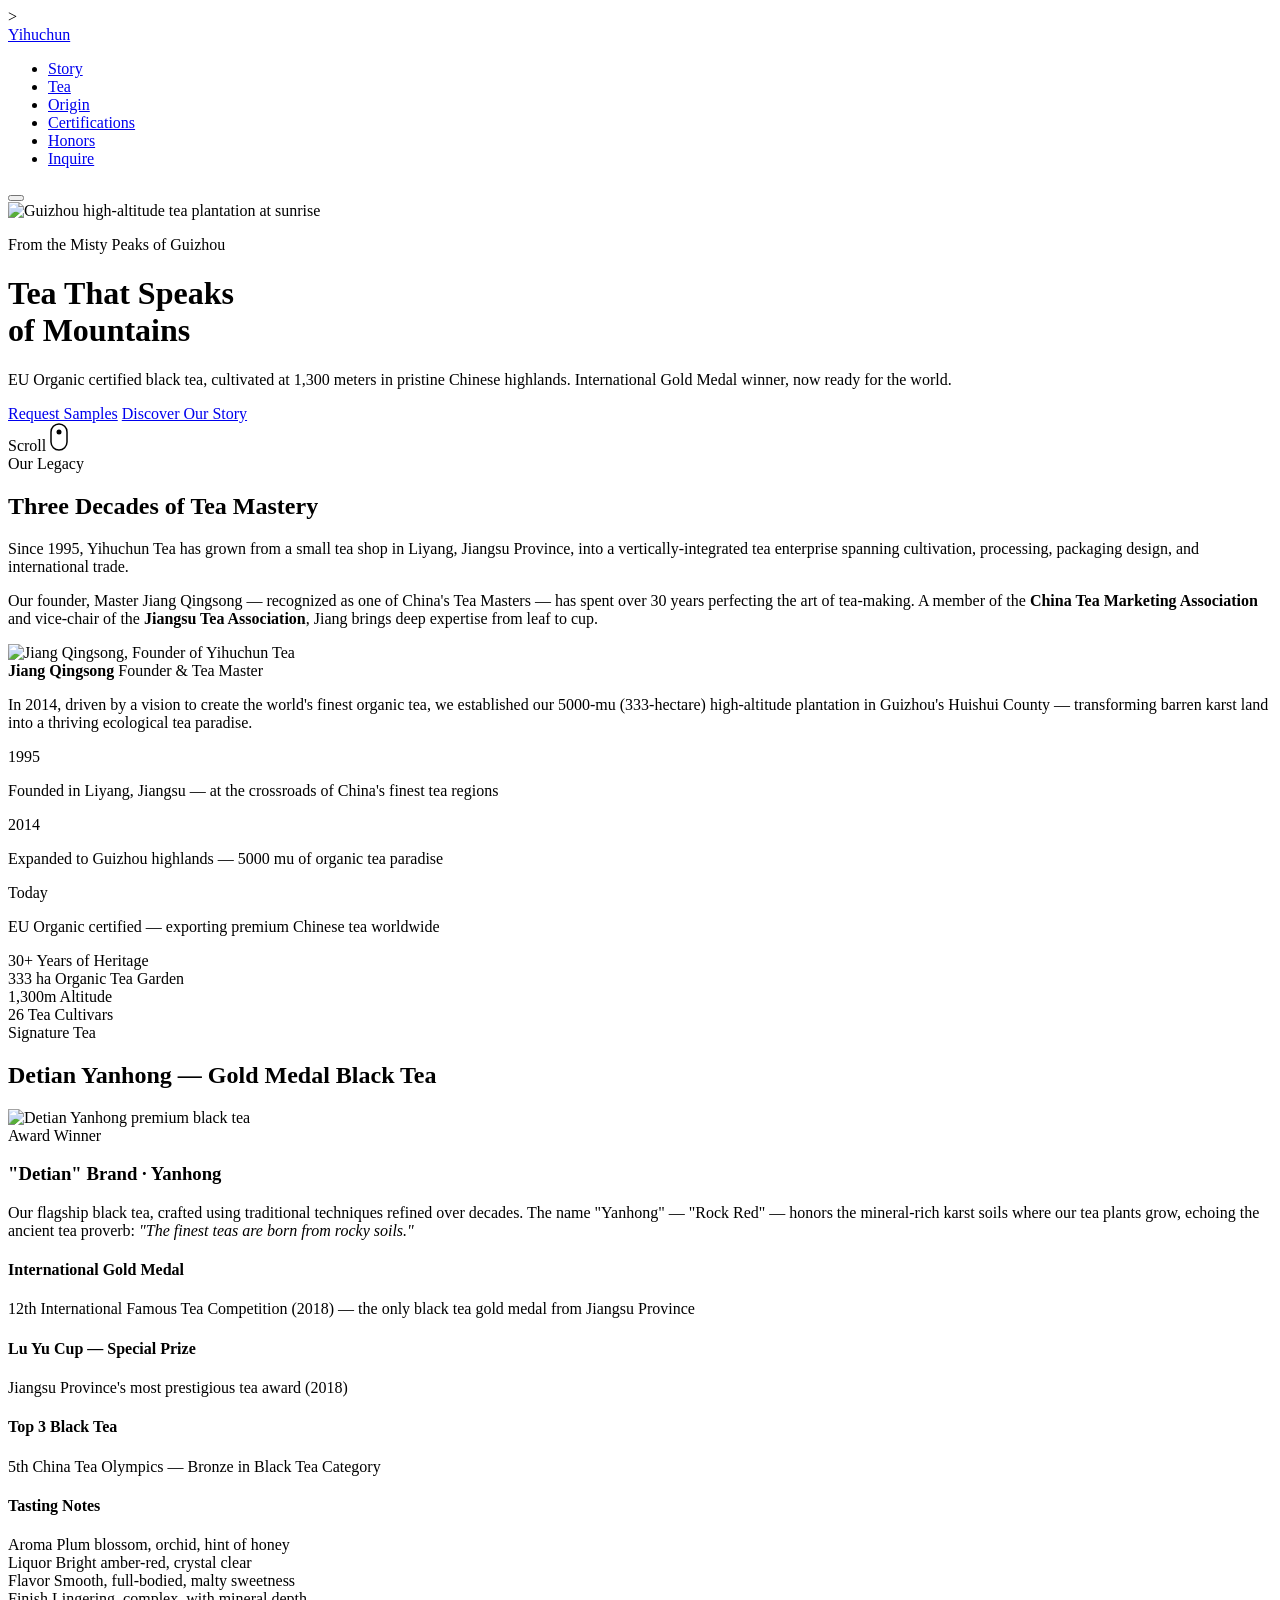
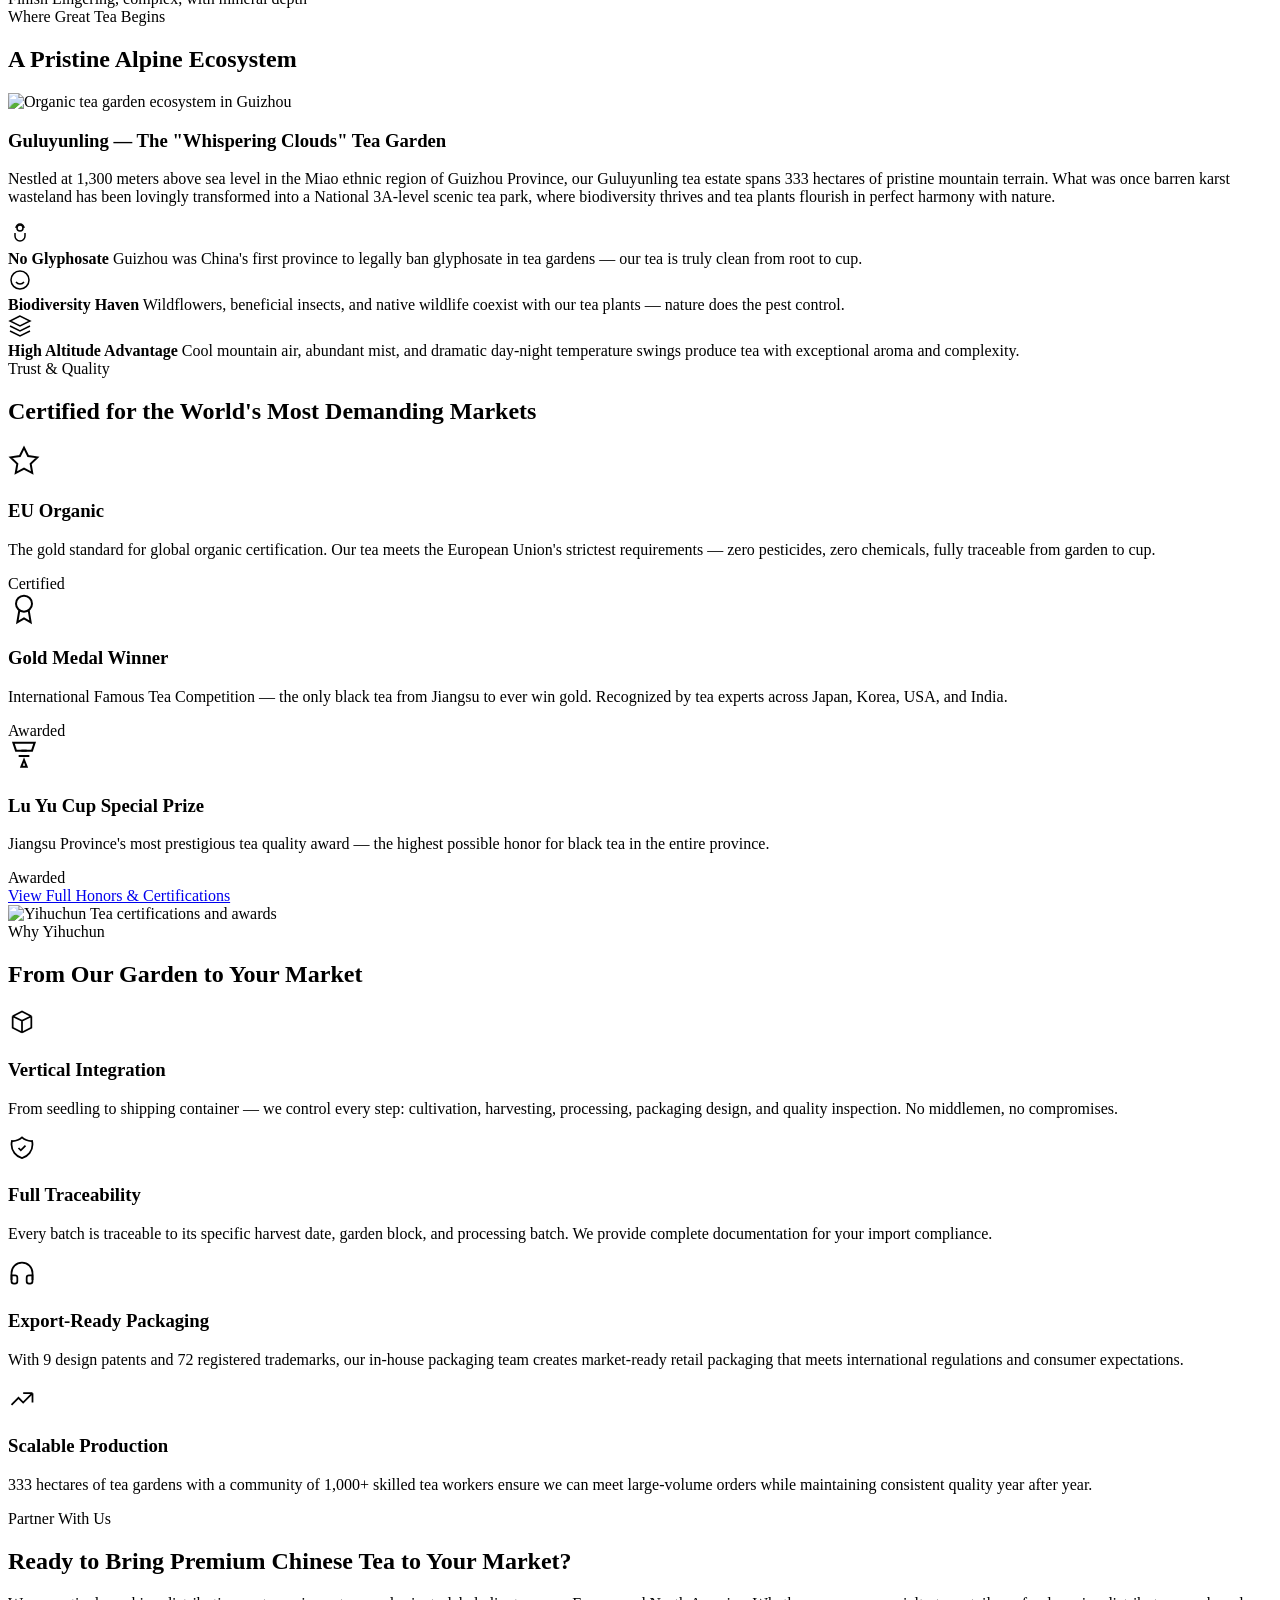
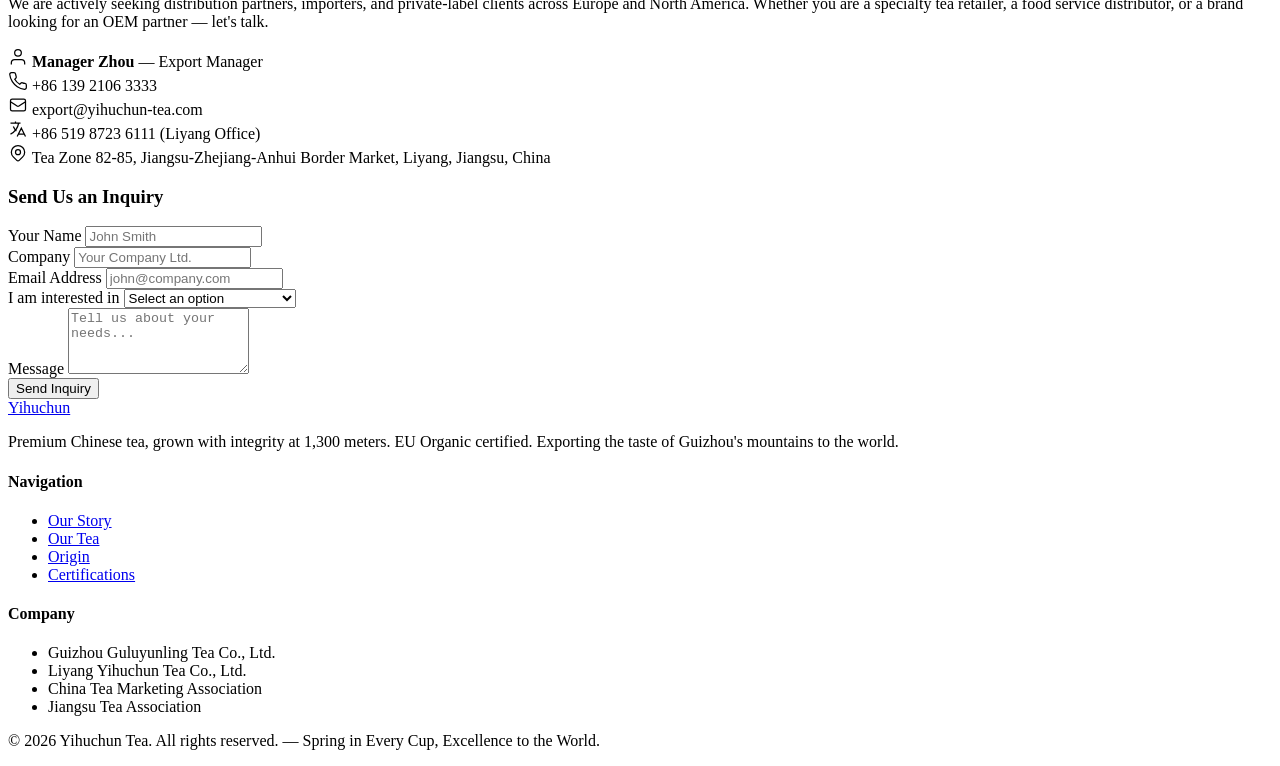
==== index.html @ 33472a49 "Add homepage" ====
<!DOCTYPE html>
<html lang="en">
<head>
  <meta charset="UTF-8">
  <meta name="viewport" content="width=device-width, initial-scale=1.0">
  <meta name="description" content="Yihuchun Tea — Premium Chinese organic black tea from high-altitude Guizhou plantations. EU Organic certified. International Gold Medal winner. Exporting excellence to Europe and America.">
  <title>Yihuchun Tea | Premium Chinese Organic Tea — EU Certified</title>
  <link rel="preconnect" href="https://fonts.googleapis.com">
  <link rel="preconnect" href="https://fonts.gstatic.com" crossorigin>
  <link href="https://fonts.googleapis.com/css2?family=Cormorant+Garamond:ital,wght@0,400;0,600;0,700;1,400&family=Outfit:wght@300;400;500;600&display=swap" rel="stylesheet"
  <!-- Fallback: use system fonts while Google Fonts load to prevent FOUT -->
  <style>
    @font-face { font-family: 'Cormorant Garamond Fallback'; src: local('Georgia'); ascent-override: 85%; descent-override: 25%; size-adjust: 105%; }
    @font-face { font-family: 'Outfit Fallback'; src: local('Segoe UI'); size-adjust: 103%; }
  </style>>
  <link rel="stylesheet" href="css/styles.css">
  <link rel="icon" type="image/svg+xml" href="data:image/svg+xml,<svg xmlns='http://www.w3.org/2000/svg' viewBox='0 0 100 100'><text y='.9em' font-size='90'>🍃</text></svg>">
</head>
<body>

  <!-- Navigation -->
  <nav class="nav" id="nav">
    <div class="nav-inner">
      <a href="#" class="nav-logo">Yihuchun</a>
      <ul class="nav-links">
        <li><a href="#story">Story</a></li>
        <li><a href="#product">Tea</a></li>
        <li><a href="#origin">Origin</a></li>
        <li><a href="#certifications">Certifications</a></li>
        <li><a href="honors.html">Honors</a></li>
        <li><a href="#contact" class="nav-cta">Inquire</a></li>
      </ul>
      <button class="nav-toggle" id="navToggle" aria-label="Toggle menu">
        <span></span><span></span><span></span>
      </button>
    </div>
  </nav>

  <!-- Hero Section -->
  <header class="hero">
    <div class="hero-bg">
      <img src="assets/images/hero-tea-plantation.jpg" alt="Guizhou high-altitude tea plantation at sunrise" class="hero-img">
    </div>
    <div class="hero-overlay"></div>
    <div class="hero-content">
      <p class="hero-tagline">From the Misty Peaks of Guizhou</p>
      <h1 class="hero-title">Tea That Speaks<br>of Mountains</h1>
      <p class="hero-subtitle">EU Organic certified black tea, cultivated at 1,300 meters in pristine Chinese highlands. International Gold Medal winner, now ready for the world.</p>
      <div class="hero-actions">
        <a href="#contact" class="btn btn-primary">Request Samples</a>
        <a href="#story" class="btn btn-outline">Discover Our Story</a>
      </div>
    </div>
    <div class="hero-scroll">
      <span>Scroll</span>
      <svg width="18" height="28" viewBox="0 0 18 28" fill="none"><rect x="1" y="1" width="16" height="26" rx="8" stroke="currentColor" stroke-width="1.5"/><circle cx="9" cy="9" r="2.5" fill="currentColor" class="scroll-dot"/></svg>
    </div>
  </header>

  <!-- Our Story -->
  <section class="section" id="story">
    <div class="container">
      <div class="section-label">Our Legacy</div>
      <h2 class="section-title">Three Decades of Tea Mastery</h2>
      <div class="story-grid">
        <div class="story-text">
          <p class="story-lead">Since 1995, Yihuchun Tea has grown from a small tea shop in Liyang, Jiangsu Province, into a vertically-integrated tea enterprise spanning cultivation, processing, packaging design, and international trade.</p>
          <p>Our founder, Master Jiang Qingsong — recognized as one of China's Tea Masters — has spent over 30 years perfecting the art of tea-making. A member of the <strong>China Tea Marketing Association</strong> and vice-chair of the <strong>Jiangsu Tea Association</strong>, Jiang brings deep expertise from leaf to cup.</p>
        </div>
        <div class="story-visual">
          <div class="founder-portrait-wrap">
            <img src="assets/images/founder-portrait.jpg" alt="Jiang Qingsong, Founder of Yihuchun Tea" class="founder-portrait">
            <div class="founder-caption">
              <strong>Jiang Qingsong</strong>
              <span>Founder &amp; Tea Master</span>
            </div>
          </div>
        </div>
      </div>
      <div class="story-extended">
        <div class="story-text-full">
          <p>In 2014, driven by a vision to create the world's finest organic tea, we established our 5000-mu (333-hectare) high-altitude plantation in Guizhou's Huishui County — transforming barren karst land into a thriving ecological tea paradise.</p>
          <div class="story-cards-row">
            <div class="story-card story-card-1">
              <div class="story-card-icon">1995</div>
              <p>Founded in Liyang, Jiangsu — at the crossroads of China's finest tea regions</p>
            </div>
            <div class="story-card story-card-2">
              <div class="story-card-icon">2014</div>
              <p>Expanded to Guizhou highlands — 5000 mu of organic tea paradise</p>
            </div>
            <div class="story-card story-card-3">
              <div class="story-card-icon">Today</div>
              <p>EU Organic certified — exporting premium Chinese tea worldwide</p>
            </div>
          </div>
          <div class="story-metrics">
            <div class="metric">
              <span class="metric-value">30+</span>
              <span class="metric-label">Years of Heritage</span>
            </div>
            <div class="metric">
              <span class="metric-value">333 ha</span>
              <span class="metric-label">Organic Tea Garden</span>
            </div>
            <div class="metric">
              <span class="metric-value">1,300m</span>
              <span class="metric-label">Altitude</span>
            </div>
            <div class="metric">
              <span class="metric-value">26</span>
              <span class="metric-label">Tea Cultivars</span>
            </div>
          </div>
        </div>
      </div>
    </div>
  </section>

  <!-- Product -->
  <section class="section section-alt" id="product">
    <div class="container">
      <div class="section-label">Signature Tea</div>
      <h2 class="section-title">Detian Yanhong — Gold Medal Black Tea</h2>
      <div class="product-grid">
        <div class="product-image-wrapper">
          <img src="assets/images/product-black-tea.jpg" alt="Detian Yanhong premium black tea" class="product-image">
          <div class="product-badge">Award Winner</div>
        </div>
        <div class="product-details">
          <h3 class="product-name">"Detian" Brand · Yanhong</h3>
          <p class="product-desc">Our flagship black tea, crafted using traditional techniques refined over decades. The name "Yanhong" — "Rock Red" — honors the mineral-rich karst soils where our tea plants grow, echoing the ancient tea proverb: <em>"The finest teas are born from rocky soils."</em></p>
          <div class="product-highlights">
            <div class="highlight">
              <h4>International Gold Medal</h4>
              <p>12th International Famous Tea Competition (2018) — the only black tea gold medal from Jiangsu Province</p>
            </div>
            <div class="highlight">
              <h4>Lu Yu Cup — Special Prize</h4>
              <p>Jiangsu Province's most prestigious tea award (2018)</p>
            </div>
            <div class="highlight">
              <h4>Top 3 Black Tea</h4>
              <p>5th China Tea Olympics — Bronze in Black Tea Category</p>
            </div>
          </div>
          <div class="product-tasting">
            <h4>Tasting Notes</h4>
            <div class="tasting-grid">
              <div class="taste"><span>Aroma</span> Plum blossom, orchid, hint of honey</div>
              <div class="taste"><span>Liquor</span> Bright amber-red, crystal clear</div>
              <div class="taste"><span>Flavor</span> Smooth, full-bodied, malty sweetness</div>
              <div class="taste"><span>Finish</span> Lingering, complex, with mineral depth</div>
            </div>
          </div>
        </div>
      </div>
    </div>
  </section>

  <!-- Origin / Ecosystem -->
  <section class="section" id="origin">
    <div class="container">
      <div class="section-label">Where Great Tea Begins</div>
      <h2 class="section-title">A Pristine Alpine Ecosystem</h2>
      <div class="origin-grid">
        <div class="origin-image-wrap">
          <img src="assets/images/eco-organic-tea.jpg" alt="Organic tea garden ecosystem in Guizhou" class="origin-image">
        </div>
        <div class="origin-text">
          <h3>Guluyunling — The "Whispering Clouds" Tea Garden</h3>
          <p>Nestled at 1,300 meters above sea level in the Miao ethnic region of Guizhou Province, our Guluyunling tea estate spans 333 hectares of pristine mountain terrain. What was once barren karst wasteland has been lovingly transformed into a National 3A-level scenic tea park, where biodiversity thrives and tea plants flourish in perfect harmony with nature.</p>
          <div class="eco-features">
            <div class="eco-feature">
              <div class="eco-icon">
                <svg width="24" height="24" viewBox="0 0 24 24" fill="none" stroke="currentColor" stroke-width="1.5"><path d="M7 11v3a5 5 0 005 5v0a5 5 0 005-5v-3"/><path d="M12 19v0"/><circle cx="12" cy="6" r="3"/><path d="M8 6c0-2.2 1.8-4 4-4s4 1.8 4 4"/></svg>
              </div>
              <strong>No Glyphosate</strong>
              <span>Guizhou was China's first province to legally ban glyphosate in tea gardens — our tea is truly clean from root to cup.</span>
            </div>
            <div class="eco-feature">
              <div class="eco-icon">
                <svg width="24" height="24" viewBox="0 0 24 24" fill="none" stroke="currentColor" stroke-width="1.5"><circle cx="12" cy="12" r="9"/><path d="M8 14s1.5 2 4 2 4-2 4-2"/><path d="M9 9h.01"/><path d="M15 9h.01"/></svg>
              </div>
              <strong>Biodiversity Haven</strong>
              <span>Wildflowers, beneficial insects, and native wildlife coexist with our tea plants — nature does the pest control.</span>
            </div>
            <div class="eco-feature">
              <div class="eco-icon">
                <svg width="24" height="24" viewBox="0 0 24 24" fill="none" stroke="currentColor" stroke-width="1.5"><path d="M12 2L2 7l10 5 10-5-10-5z"/><path d="M2 17l10 5 10-5"/><path d="M2 12l10 5 10-5"/></svg>
              </div>
              <strong>High Altitude Advantage</strong>
              <span>Cool mountain air, abundant mist, and dramatic day-night temperature swings produce tea with exceptional aroma and complexity.</span>
            </div>
          </div>
        </div>
      </div>
    </div>
  </section>

  <!-- Certifications -->
  <section class="section section-alt" id="certifications">
    <div class="container">
      <div class="section-label">Trust & Quality</div>
      <h2 class="section-title">Certified for the World's Most Demanding Markets</h2>
      <div class="cert-preview">
        <div class="cert-preview-card cert-preview-gold">
          <div class="cert-preview-badge">
            <svg width="32" height="32" viewBox="0 0 24 24" fill="none" stroke="currentColor" stroke-width="1.5"><path d="M12 2l3.09 6.26L22 9.27l-5 4.87 1.18 6.88L12 17.77l-6.18 3.25L7 14.14 2 9.27l6.91-1.01L12 2z"/></svg>
          </div>
          <h3>EU Organic</h3>
          <p>The gold standard for global organic certification. Our tea meets the European Union's strictest requirements — zero pesticides, zero chemicals, fully traceable from garden to cup.</p>
          <span class="cert-status certified">Certified</span>
        </div>
        <div class="cert-preview-card cert-preview-gold">
          <div class="cert-preview-badge">
            <svg width="32" height="32" viewBox="0 0 24 24" fill="none" stroke="currentColor" stroke-width="1.5"><circle cx="12" cy="8" r="6"/><path d="M15.477 12.89L17 22l-5-3-5 3 1.523-9.11"/></svg>
          </div>
          <h3>Gold Medal Winner</h3>
          <p>International Famous Tea Competition — the only black tea from Jiangsu to ever win gold. Recognized by tea experts across Japan, Korea, USA, and India.</p>
          <span class="cert-status awarded">Awarded</span>
        </div>
        <div class="cert-preview-card cert-preview-jade">
          <div class="cert-preview-badge">
            <svg width="32" height="32" viewBox="0 0 24 24" fill="none" stroke="currentColor" stroke-width="1.5"><path d="M12 15l-2 5h4l-2-5z"/><path d="M8 12h8"/><path d="M10 8h4"/><path d="M20 2H4l2 6h12l2-6z"/></svg>
          </div>
          <h3>Lu Yu Cup Special Prize</h3>
          <p>Jiangsu Province's most prestigious tea quality award — the highest possible honor for black tea in the entire province.</p>
          <span class="cert-status awarded">Awarded</span>
        </div>
      </div>
      <div class="cert-cta">
        <a href="honors.html" class="btn btn-primary">View Full Honors & Certifications</a>
      </div>
      <div class="cert-gallery-preview">
        <img src="assets/images/certification-awards.jpg" alt="Yihuchun Tea certifications and awards" class="cert-gallery-img">
      </div>
    </div>
  </section>

  <!-- Why Choose Us -->
  <section class="section" id="why-us">
    <div class="container">
      <div class="section-label">Why Yihuchun</div>
      <h2 class="section-title">From Our Garden to Your Market</h2>
      <div class="advantages-grid">
        <div class="advantage">
          <div class="advantage-icon">
            <svg width="28" height="28" viewBox="0 0 24 24" fill="none" stroke="currentColor" stroke-width="1.5"><path d="M20 7l-8-4-8 4m16 0l-8 4m8-4v10l-8 4m0-10L4 7m8 4v10M4 7v10l8 4"/></svg>
          </div>
          <h3>Vertical Integration</h3>
          <p>From seedling to shipping container — we control every step: cultivation, harvesting, processing, packaging design, and quality inspection. No middlemen, no compromises.</p>
        </div>
        <div class="advantage">
          <div class="advantage-icon">
            <svg width="28" height="28" viewBox="0 0 24 24" fill="none" stroke="currentColor" stroke-width="1.5"><path d="M9 12l2 2 4-4m5.618-4.016A11.955 11.955 0 0112 2.944a11.955 11.955 0 01-8.618 3.04A12.02 12.02 0 003 9c0 5.591 3.824 10.29 9 11.622 5.176-1.332 9-6.03 9-11.622 0-1.042-.133-2.052-.382-3.016z"/></svg>
          </div>
          <h3>Full Traceability</h3>
          <p>Every batch is traceable to its specific harvest date, garden block, and processing batch. We provide complete documentation for your import compliance.</p>
        </div>
        <div class="advantage">
          <div class="advantage-icon">
            <svg width="28" height="28" viewBox="0 0 24 24" fill="none" stroke="currentColor" stroke-width="1.5"><path d="M3 18v-6a9 9 0 0118 0v6"/><path d="M21 19a2 2 0 01-2 2h-1a2 2 0 01-2-2v-3a2 2 0 012-2h3zM3 19a2 2 0 002 2h1a2 2 0 002-2v-3a2 2 0 00-2-2H3z"/></svg>
          </div>
          <h3>Export-Ready Packaging</h3>
          <p>With 9 design patents and 72 registered trademarks, our in-house packaging team creates market-ready retail packaging that meets international regulations and consumer expectations.</p>
        </div>
        <div class="advantage">
          <div class="advantage-icon">
            <svg width="28" height="28" viewBox="0 0 24 24" fill="none" stroke="currentColor" stroke-width="1.5"><path d="M13 7h8m0 0v8m0-8l-8 8-4-4-6 6"/></svg>
          </div>
          <h3>Scalable Production</h3>
          <p>333 hectares of tea gardens with a community of 1,000+ skilled tea workers ensure we can meet large-volume orders while maintaining consistent quality year after year.</p>
        </div>
      </div>
    </div>
  </section>

  <!-- Contact / CTA -->
  <section class="section section-dark" id="contact">
    <div class="container">
      <div class="contact-grid">
        <div class="contact-text">
          <div class="section-label light">Partner With Us</div>
          <h2 class="section-title light">Ready to Bring Premium Chinese Tea to Your Market?</h2>
          <p class="contact-desc">We are actively seeking distribution partners, importers, and private-label clients across Europe and North America. Whether you are a specialty tea retailer, a food service distributor, or a brand looking for an OEM partner — let's talk.</p>
          <div class="contact-info-list">
            <div class="contact-info-item contact-person">
              <svg width="20" height="20" viewBox="0 0 24 24" fill="none" stroke="currentColor" stroke-width="1.5"><path d="M20 21v-2a4 4 0 00-4-4H8a4 4 0 00-4 4v2"/><circle cx="12" cy="7" r="4"/></svg>
              <span><strong>Manager Zhou</strong> — Export Manager</span>
            </div>
            <div class="contact-info-item contact-person">
              <svg width="20" height="20" viewBox="0 0 24 24" fill="none" stroke="currentColor" stroke-width="1.5"><path d="M22 16.92v3a2 2 0 01-2.18 2 19.79 19.79 0 01-8.63-3.07 19.5 19.5 0 01-6-6 19.79 19.79 0 01-3.07-8.67A2 2 0 014.11 2h3a2 2 0 012 1.72 12.84 12.84 0 00.7 2.81 2 2 0 01-.45 2.11L8.09 9.91a16 16 0 006 6l1.27-1.27a2 2 0 012.11-.45 12.84 12.84 0 002.81.7A2 2 0 0122 16.92z"/></svg>
              <span>+86 139 2106 3333</span>
            </div>
            <div class="contact-info-item">
              <svg width="20" height="20" viewBox="0 0 24 24" fill="none" stroke="currentColor" stroke-width="1.5"><path d="M3 8l7.89 5.26a2 2 0 002.22 0L21 8M5 19h14a2 2 0 002-2V7a2 2 0 00-2-2H5a2 2 0 00-2 2v10a2 2 0 002 2z"/></svg>
              <span>export@yihuchun-tea.com</span>
            </div>
            <div class="contact-info-item">
              <svg width="20" height="20" viewBox="0 0 24 24" fill="none" stroke="currentColor" stroke-width="1.5"><path d="M3 5h12M9 3v2m1.048 9.5A18.022 18.022 0 016.412 9m6.088 9h7M11 21l5-10 5 10M12.751 5C11.783 10.77 8.07 15.61 3 18.129"/></svg>
              <span>+86 519 8723 6111 (Liyang Office)</span>
            </div>
            <div class="contact-info-item">
              <svg width="20" height="20" viewBox="0 0 24 24" fill="none" stroke="currentColor" stroke-width="1.5"><path d="M17.657 16.657L13.414 20.9a1.998 1.998 0 01-2.827 0l-4.244-4.243a8 8 0 1111.314 0z"/><path d="M15 11a3 3 0 11-6 0 3 3 0 016 0z"/></svg>
              <span>Tea Zone 82-85, Jiangsu-Zhejiang-Anhui Border Market, Liyang, Jiangsu, China</span>
            </div>
          </div>
        </div>
        <div class="contact-form-wrap">
          <form class="contact-form" id="contactForm">
            <h3>Send Us an Inquiry</h3>
            <div class="form-group">
              <label for="name">Your Name</label>
              <input type="text" id="name" name="name" placeholder="John Smith" required>
            </div>
            <div class="form-group">
              <label for="company">Company</label>
              <input type="text" id="company" name="company" placeholder="Your Company Ltd.">
            </div>
            <div class="form-group">
              <label for="email">Email Address</label>
              <input type="email" id="email" name="email" placeholder="john@company.com" required>
            </div>
            <div class="form-group">
              <label for="interest">I am interested in</label>
              <select id="interest" name="interest">
                <option value="">Select an option</option>
                <option value="distribution">Distribution Partnership</option>
                <option value="import">Direct Import / Wholesale</option>
                <option value="oem">Private Label / OEM</option>
                <option value="samples">Product Samples</option>
                <option value="other">Other</option>
              </select>
            </div>
            <div class="form-group">
              <label for="message">Message</label>
              <textarea id="message" name="message" rows="4" placeholder="Tell us about your needs..."></textarea>
            </div>
            <button type="submit" class="btn btn-primary btn-full">Send Inquiry</button>
          </form>
        </div>
      </div>
    </div>
  </section>

  <!-- Footer -->
  <footer class="footer">
    <div class="container">
      <div class="footer-grid">
        <div class="footer-brand">
          <a href="#" class="footer-logo">Yihuchun</a>
          <p>Premium Chinese tea, grown with integrity at 1,300 meters. EU Organic certified. Exporting the taste of Guizhou's mountains to the world.</p>
        </div>
        <div class="footer-links">
          <h4>Navigation</h4>
          <ul>
            <li><a href="#story">Our Story</a></li>
            <li><a href="#product">Our Tea</a></li>
            <li><a href="#origin">Origin</a></li>
            <li><a href="#certifications">Certifications</a></li>
          </ul>
        </div>
        <div class="footer-links">
          <h4>Company</h4>
          <ul>
            <li>Guizhou Guluyunling Tea Co., Ltd.</li>
            <li>Liyang Yihuchun Tea Co., Ltd.</li>
            <li>China Tea Marketing Association</li>
            <li>Jiangsu Tea Association</li>
          </ul>
        </div>
      </div>
      <div class="footer-bottom">
        <p>&copy; <span id="copyrightYear">2026</span> Yihuchun Tea. All rights reserved. &mdash; Spring in Every Cup, Excellence to the World.</p>
      </div>
    </div>
  </footer>

  <script src="js/main.js"></script>
</body>
</html>
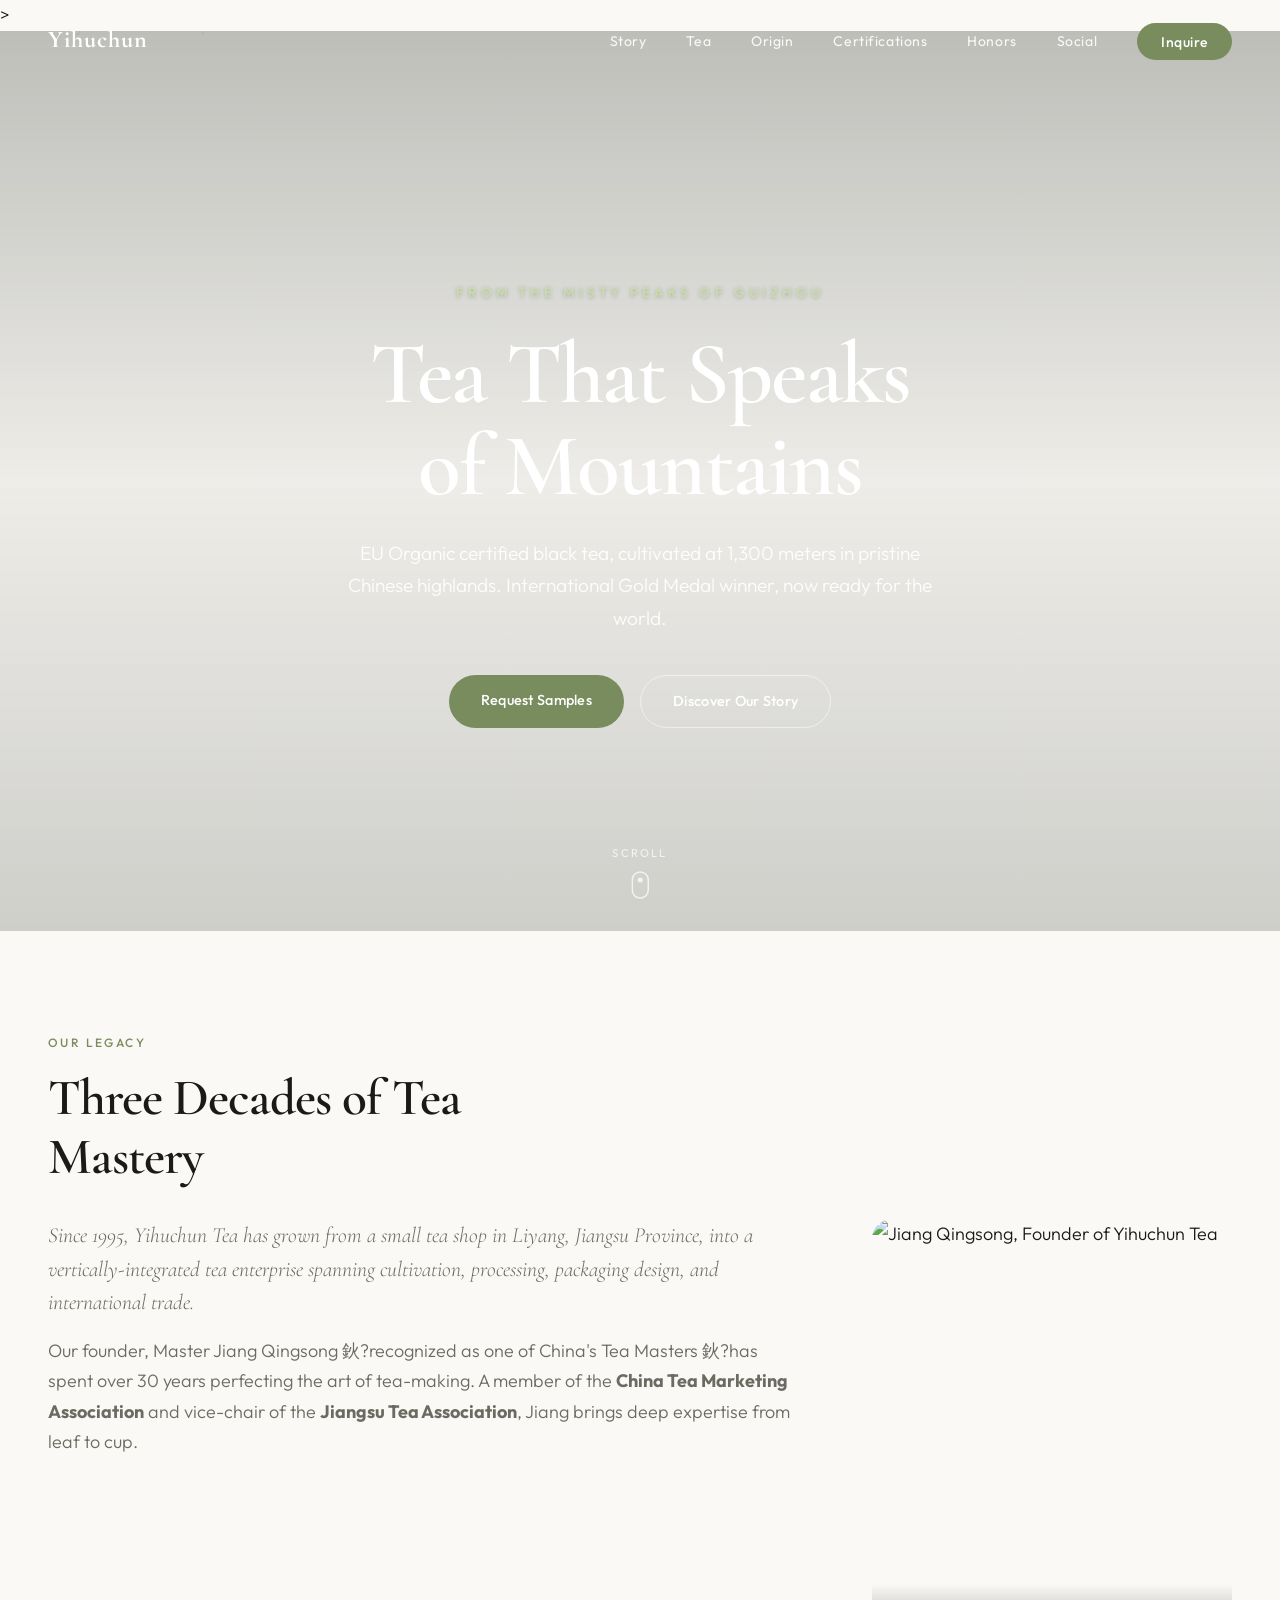
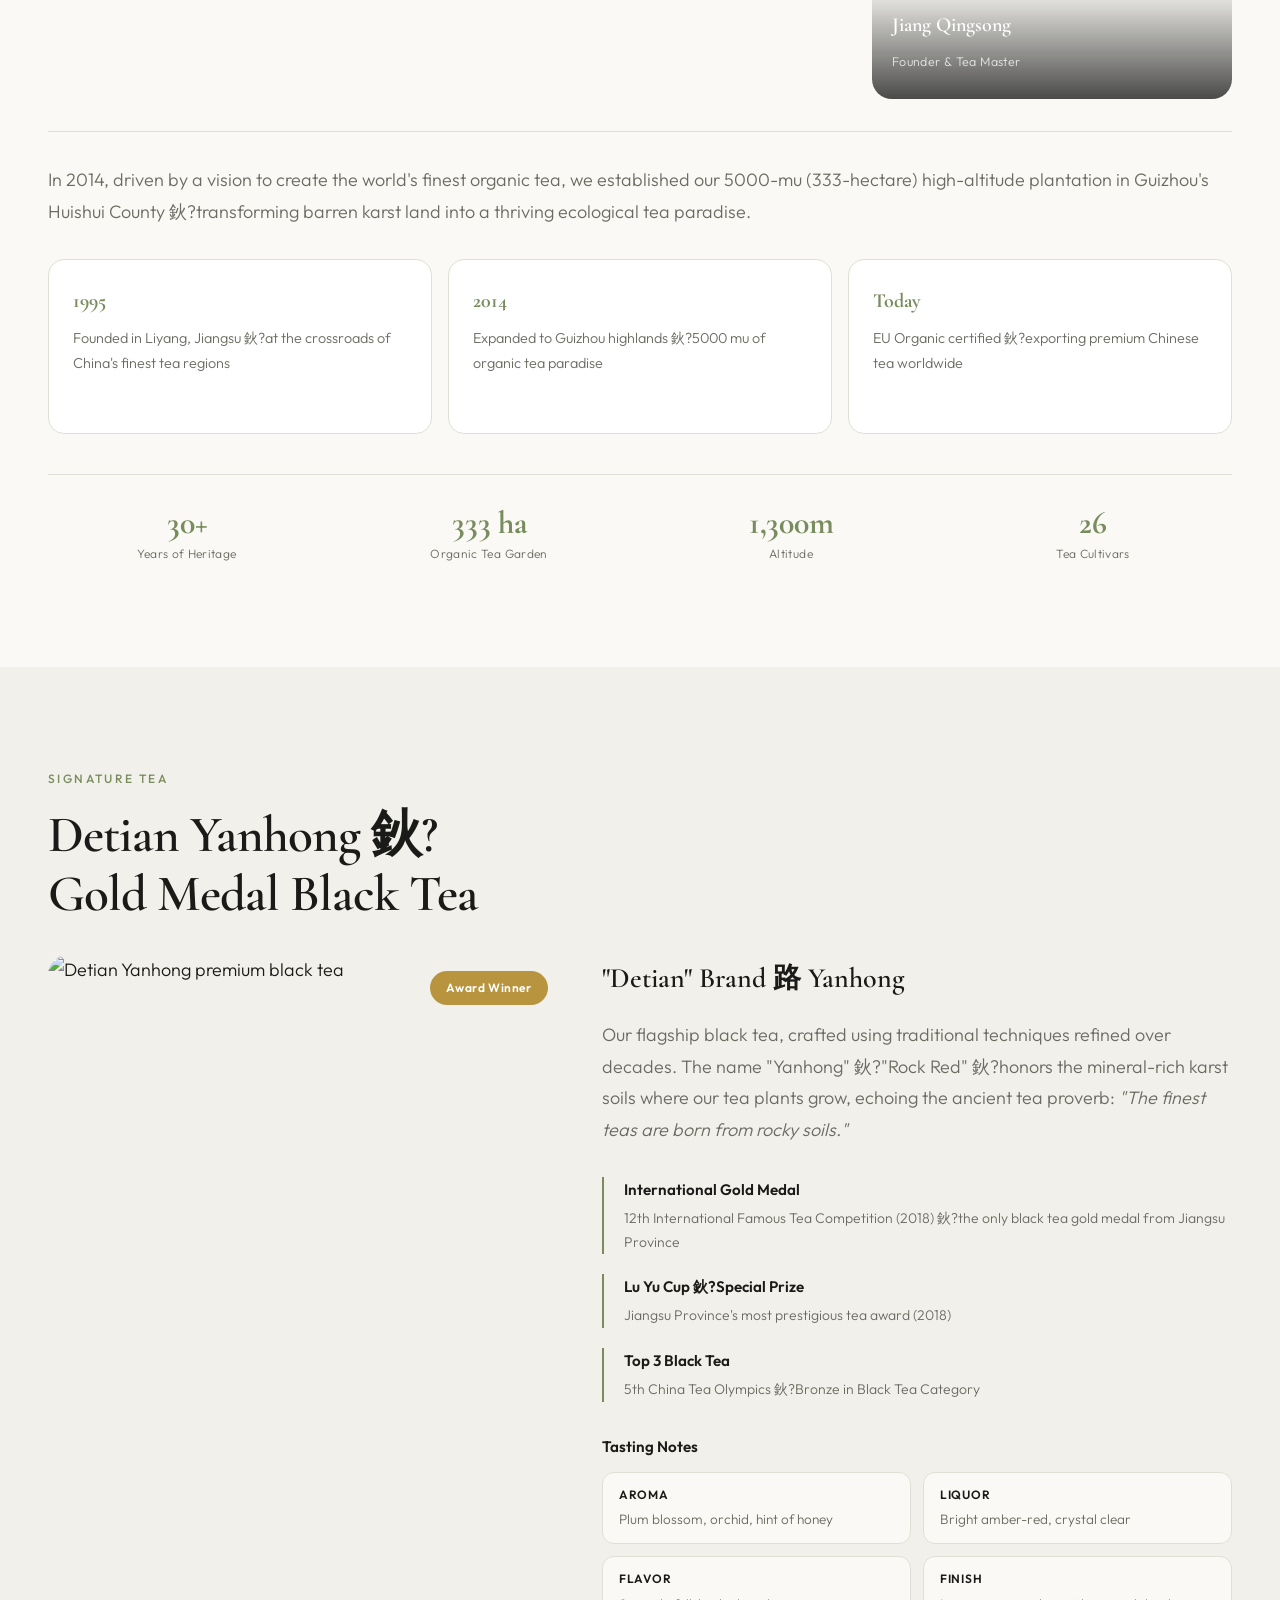
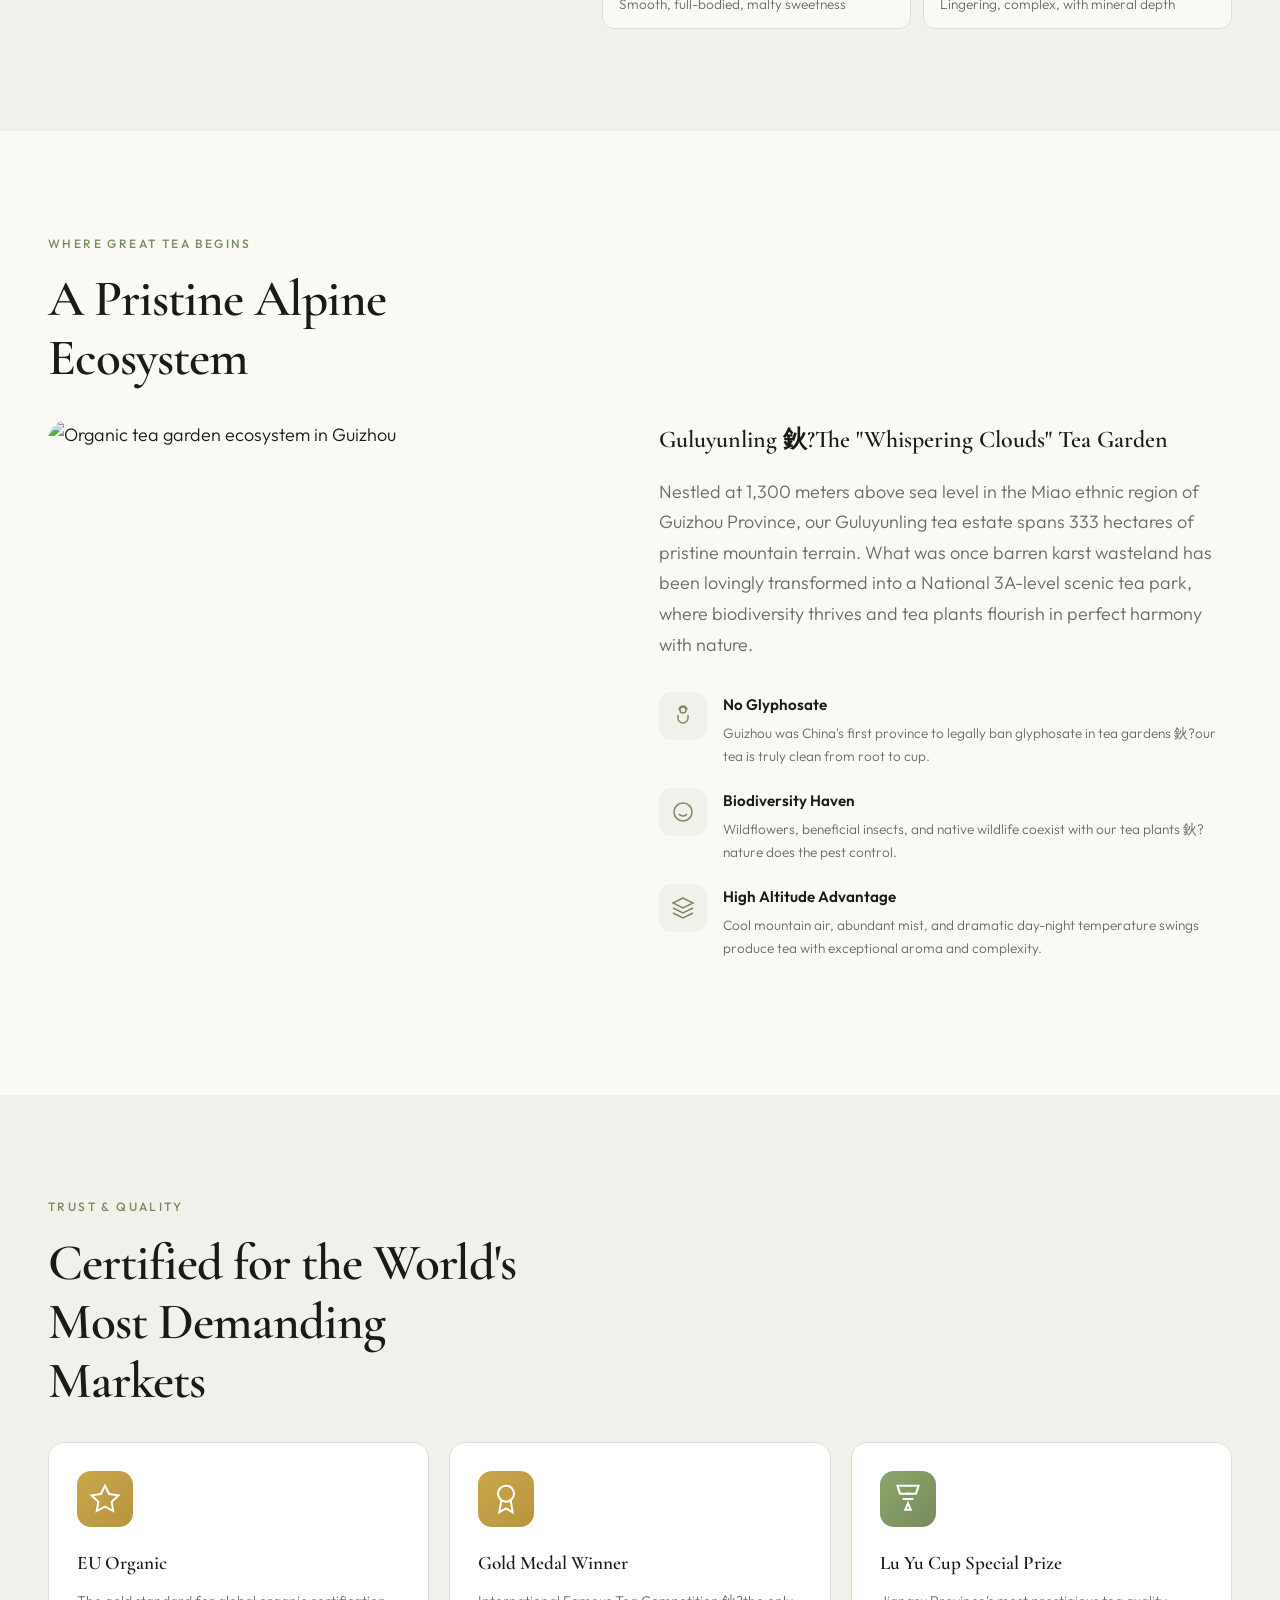
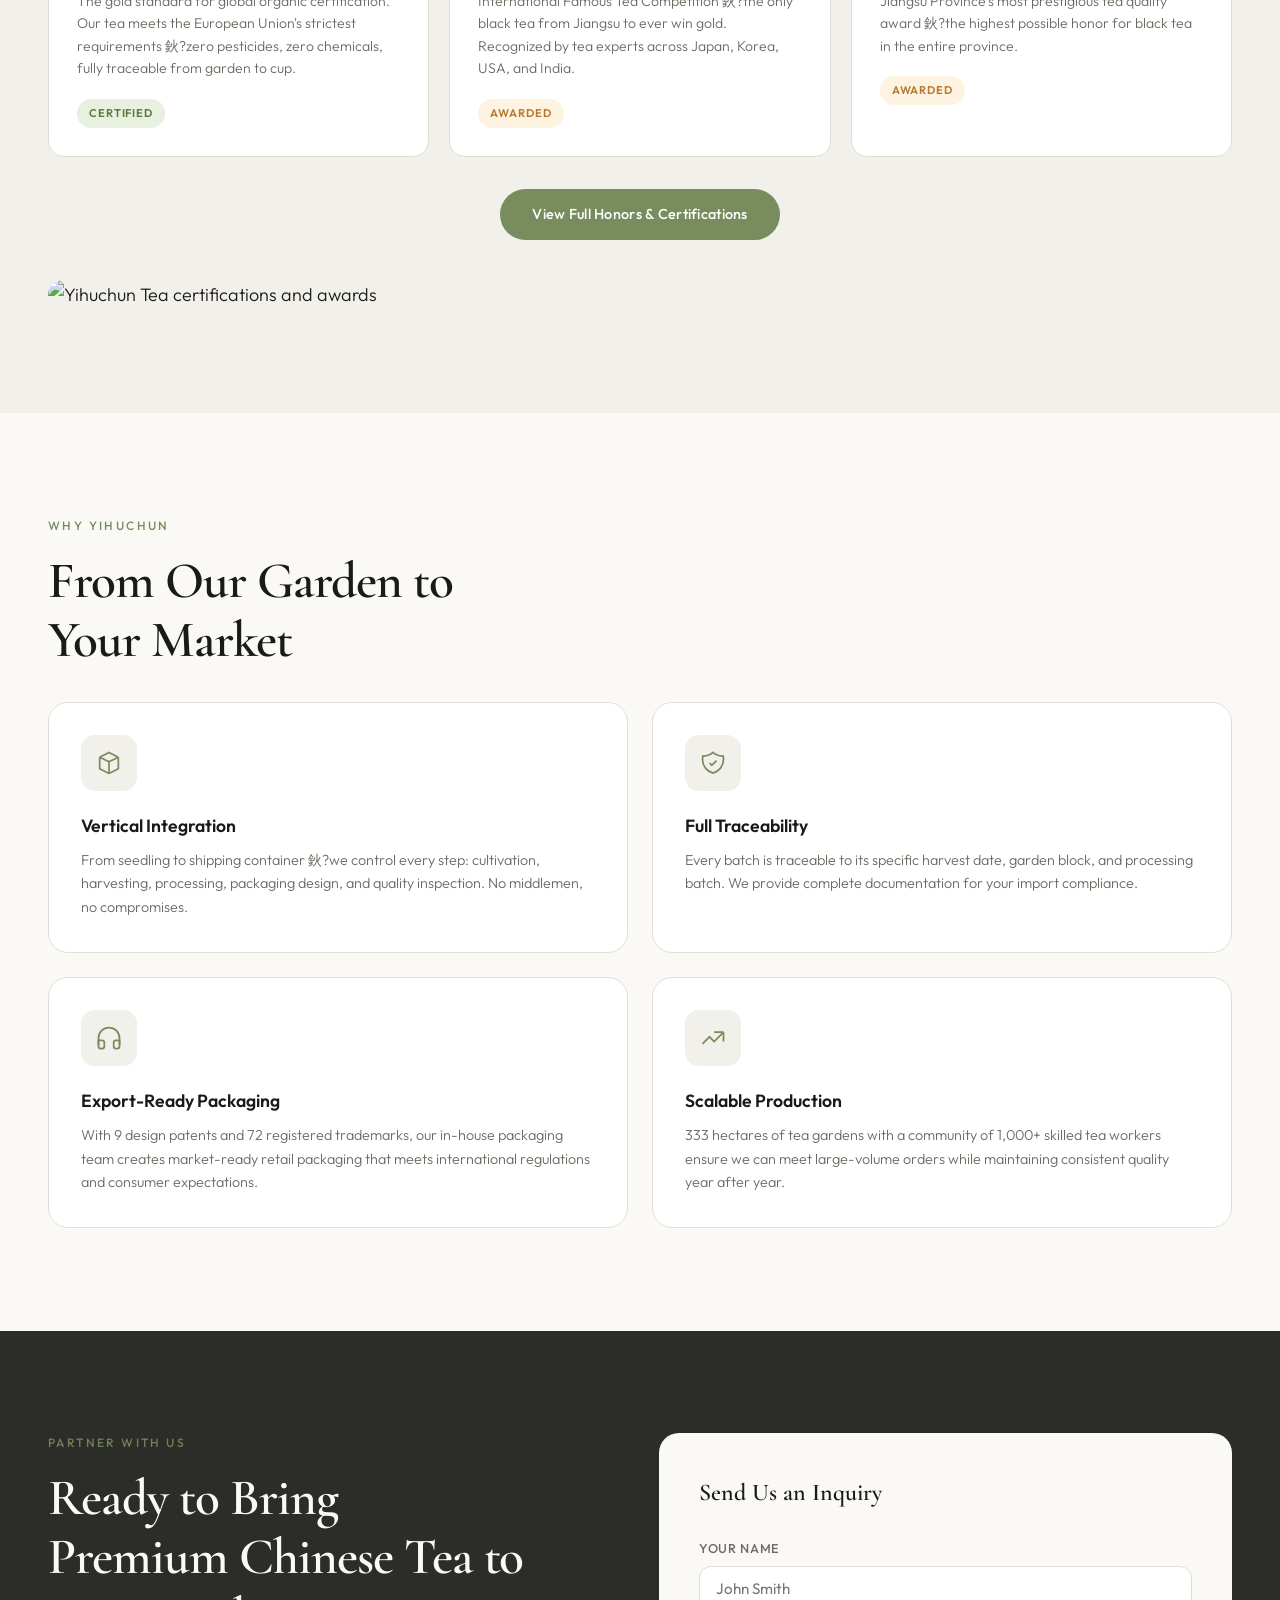
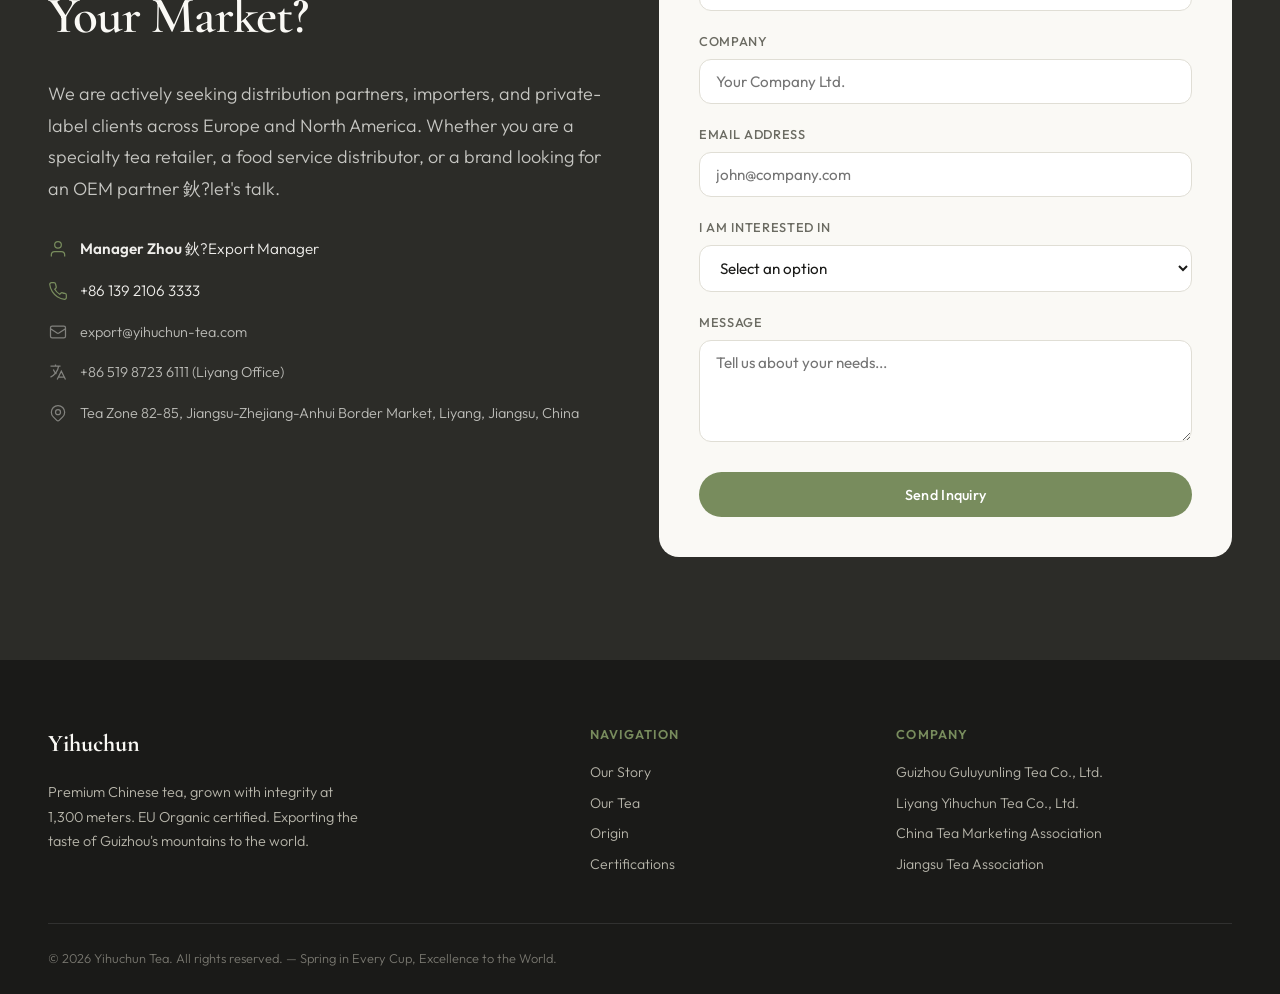
==== commit 85b42196: "Update index.html" ====
--- a/index.html
+++ b/index.html
@@ -1,10 +1,10 @@
-<!DOCTYPE html>
+﻿<!DOCTYPE html>
 <html lang="en">
 <head>
   <meta charset="UTF-8">
   <meta name="viewport" content="width=device-width, initial-scale=1.0">
-  <meta name="description" content="Yihuchun Tea — Premium Chinese organic black tea from high-altitude Guizhou plantations. EU Organic certified. International Gold Medal winner. Exporting excellence to Europe and America.">
-  <title>Yihuchun Tea | Premium Chinese Organic Tea — EU Certified</title>
+  <meta name="description" content="Yihuchun Tea 鈥?Premium Chinese organic black tea from high-altitude Guizhou plantations. EU Organic certified. International Gold Medal winner. Exporting excellence to Europe and America.">
+  <title>Yihuchun Tea | Premium Chinese Organic Tea 鈥?EU Certified</title>
   <link rel="preconnect" href="https://fonts.googleapis.com">
   <link rel="preconnect" href="https://fonts.gstatic.com" crossorigin>
   <link href="https://fonts.googleapis.com/css2?family=Cormorant+Garamond:ital,wght@0,400;0,600;0,700;1,400&family=Outfit:wght@300;400;500;600&display=swap" rel="stylesheet"
@@ -14,7 +14,7 @@
     @font-face { font-family: 'Outfit Fallback'; src: local('Segoe UI'); size-adjust: 103%; }
   </style>>
   <link rel="stylesheet" href="css/styles.css">
-  <link rel="icon" type="image/svg+xml" href="data:image/svg+xml,<svg xmlns='http://www.w3.org/2000/svg' viewBox='0 0 100 100'><text y='.9em' font-size='90'>🍃</text></svg>">
+  <link rel="icon" type="image/svg+xml" href="data:image/svg+xml,<svg xmlns='http://www.w3.org/2000/svg' viewBox='0 0 100 100'><text y='.9em' font-size='90'>馃崈</text></svg>">
 </head>
 <body>
 
@@ -28,6 +28,7 @@
         <li><a href="#origin">Origin</a></li>
         <li><a href="#certifications">Certifications</a></li>
         <li><a href="honors.html">Honors</a></li>
+        <li><a href="social.html">Social</a></li>
         <li><a href="#contact" class="nav-cta">Inquire</a></li>
       </ul>
       <button class="nav-toggle" id="navToggle" aria-label="Toggle menu">
@@ -39,7 +40,7 @@
   <!-- Hero Section -->
   <header class="hero">
     <div class="hero-bg">
-      <img src="assets/images/hero-tea-plantation.jpg" alt="Guizhou high-altitude tea plantation at sunrise" class="hero-img">
+      <img src="assets/images/hero-tea-plantation-v2.jpg" alt="Guizhou high-altitude tea plantation at sunrise" class="hero-img">
     </div>
     <div class="hero-overlay"></div>
     <div class="hero-content">
@@ -65,11 +66,11 @@
       <div class="story-grid">
         <div class="story-text">
           <p class="story-lead">Since 1995, Yihuchun Tea has grown from a small tea shop in Liyang, Jiangsu Province, into a vertically-integrated tea enterprise spanning cultivation, processing, packaging design, and international trade.</p>
-          <p>Our founder, Master Jiang Qingsong — recognized as one of China's Tea Masters — has spent over 30 years perfecting the art of tea-making. A member of the <strong>China Tea Marketing Association</strong> and vice-chair of the <strong>Jiangsu Tea Association</strong>, Jiang brings deep expertise from leaf to cup.</p>
+          <p>Our founder, Master Jiang Qingsong 鈥?recognized as one of China's Tea Masters 鈥?has spent over 30 years perfecting the art of tea-making. A member of the <strong>China Tea Marketing Association</strong> and vice-chair of the <strong>Jiangsu Tea Association</strong>, Jiang brings deep expertise from leaf to cup.</p>
         </div>
         <div class="story-visual">
           <div class="founder-portrait-wrap">
-            <img src="assets/images/founder-portrait.jpg" alt="Jiang Qingsong, Founder of Yihuchun Tea" class="founder-portrait">
+            <img src="assets/images/founder-portrait-v2.jpg" alt="Jiang Qingsong, Founder of Yihuchun Tea" class="founder-portrait">
             <div class="founder-caption">
               <strong>Jiang Qingsong</strong>
               <span>Founder &amp; Tea Master</span>
@@ -79,19 +80,19 @@
       </div>
       <div class="story-extended">
         <div class="story-text-full">
-          <p>In 2014, driven by a vision to create the world's finest organic tea, we established our 5000-mu (333-hectare) high-altitude plantation in Guizhou's Huishui County — transforming barren karst land into a thriving ecological tea paradise.</p>
+          <p>In 2014, driven by a vision to create the world's finest organic tea, we established our 5000-mu (333-hectare) high-altitude plantation in Guizhou's Huishui County 鈥?transforming barren karst land into a thriving ecological tea paradise.</p>
           <div class="story-cards-row">
             <div class="story-card story-card-1">
               <div class="story-card-icon">1995</div>
-              <p>Founded in Liyang, Jiangsu — at the crossroads of China's finest tea regions</p>
+              <p>Founded in Liyang, Jiangsu 鈥?at the crossroads of China's finest tea regions</p>
             </div>
             <div class="story-card story-card-2">
               <div class="story-card-icon">2014</div>
-              <p>Expanded to Guizhou highlands — 5000 mu of organic tea paradise</p>
+              <p>Expanded to Guizhou highlands 鈥?5000 mu of organic tea paradise</p>
             </div>
             <div class="story-card story-card-3">
               <div class="story-card-icon">Today</div>
-              <p>EU Organic certified — exporting premium Chinese tea worldwide</p>
+              <p>EU Organic certified 鈥?exporting premium Chinese tea worldwide</p>
             </div>
           </div>
           <div class="story-metrics">
@@ -121,27 +122,27 @@
   <section class="section section-alt" id="product">
     <div class="container">
       <div class="section-label">Signature Tea</div>
-      <h2 class="section-title">Detian Yanhong — Gold Medal Black Tea</h2>
+      <h2 class="section-title">Detian Yanhong 鈥?Gold Medal Black Tea</h2>
       <div class="product-grid">
         <div class="product-image-wrapper">
-          <img src="assets/images/product-black-tea.jpg" alt="Detian Yanhong premium black tea" class="product-image">
+          <img src="assets/images/product-black-tea-v2.jpg" alt="Detian Yanhong premium black tea" class="product-image">
           <div class="product-badge">Award Winner</div>
         </div>
         <div class="product-details">
-          <h3 class="product-name">"Detian" Brand · Yanhong</h3>
-          <p class="product-desc">Our flagship black tea, crafted using traditional techniques refined over decades. The name "Yanhong" — "Rock Red" — honors the mineral-rich karst soils where our tea plants grow, echoing the ancient tea proverb: <em>"The finest teas are born from rocky soils."</em></p>
+          <h3 class="product-name">"Detian" Brand 路 Yanhong</h3>
+          <p class="product-desc">Our flagship black tea, crafted using traditional techniques refined over decades. The name "Yanhong" 鈥?"Rock Red" 鈥?honors the mineral-rich karst soils where our tea plants grow, echoing the ancient tea proverb: <em>"The finest teas are born from rocky soils."</em></p>
           <div class="product-highlights">
             <div class="highlight">
               <h4>International Gold Medal</h4>
-              <p>12th International Famous Tea Competition (2018) — the only black tea gold medal from Jiangsu Province</p>
+              <p>12th International Famous Tea Competition (2018) 鈥?the only black tea gold medal from Jiangsu Province</p>
             </div>
             <div class="highlight">
-              <h4>Lu Yu Cup — Special Prize</h4>
+              <h4>Lu Yu Cup 鈥?Special Prize</h4>
               <p>Jiangsu Province's most prestigious tea award (2018)</p>
             </div>
             <div class="highlight">
               <h4>Top 3 Black Tea</h4>
-              <p>5th China Tea Olympics — Bronze in Black Tea Category</p>
+              <p>5th China Tea Olympics 鈥?Bronze in Black Tea Category</p>
             </div>
           </div>
           <div class="product-tasting">
@@ -165,10 +166,10 @@
       <h2 class="section-title">A Pristine Alpine Ecosystem</h2>
       <div class="origin-grid">
         <div class="origin-image-wrap">
-          <img src="assets/images/eco-organic-tea.jpg" alt="Organic tea garden ecosystem in Guizhou" class="origin-image">
+          <img src="assets/images/eco-organic-tea-v2.jpg" alt="Organic tea garden ecosystem in Guizhou" class="origin-image">
         </div>
         <div class="origin-text">
-          <h3>Guluyunling — The "Whispering Clouds" Tea Garden</h3>
+          <h3>Guluyunling 鈥?The "Whispering Clouds" Tea Garden</h3>
           <p>Nestled at 1,300 meters above sea level in the Miao ethnic region of Guizhou Province, our Guluyunling tea estate spans 333 hectares of pristine mountain terrain. What was once barren karst wasteland has been lovingly transformed into a National 3A-level scenic tea park, where biodiversity thrives and tea plants flourish in perfect harmony with nature.</p>
           <div class="eco-features">
             <div class="eco-feature">
@@ -176,14 +177,14 @@
                 <svg width="24" height="24" viewBox="0 0 24 24" fill="none" stroke="currentColor" stroke-width="1.5"><path d="M7 11v3a5 5 0 005 5v0a5 5 0 005-5v-3"/><path d="M12 19v0"/><circle cx="12" cy="6" r="3"/><path d="M8 6c0-2.2 1.8-4 4-4s4 1.8 4 4"/></svg>
               </div>
               <strong>No Glyphosate</strong>
-              <span>Guizhou was China's first province to legally ban glyphosate in tea gardens — our tea is truly clean from root to cup.</span>
+              <span>Guizhou was China's first province to legally ban glyphosate in tea gardens 鈥?our tea is truly clean from root to cup.</span>
             </div>
             <div class="eco-feature">
               <div class="eco-icon">
                 <svg width="24" height="24" viewBox="0 0 24 24" fill="none" stroke="currentColor" stroke-width="1.5"><circle cx="12" cy="12" r="9"/><path d="M8 14s1.5 2 4 2 4-2 4-2"/><path d="M9 9h.01"/><path d="M15 9h.01"/></svg>
               </div>
               <strong>Biodiversity Haven</strong>
-              <span>Wildflowers, beneficial insects, and native wildlife coexist with our tea plants — nature does the pest control.</span>
+              <span>Wildflowers, beneficial insects, and native wildlife coexist with our tea plants 鈥?nature does the pest control.</span>
             </div>
             <div class="eco-feature">
               <div class="eco-icon">
@@ -209,7 +210,7 @@
             <svg width="32" height="32" viewBox="0 0 24 24" fill="none" stroke="currentColor" stroke-width="1.5"><path d="M12 2l3.09 6.26L22 9.27l-5 4.87 1.18 6.88L12 17.77l-6.18 3.25L7 14.14 2 9.27l6.91-1.01L12 2z"/></svg>
           </div>
           <h3>EU Organic</h3>
-          <p>The gold standard for global organic certification. Our tea meets the European Union's strictest requirements — zero pesticides, zero chemicals, fully traceable from garden to cup.</p>
+          <p>The gold standard for global organic certification. Our tea meets the European Union's strictest requirements 鈥?zero pesticides, zero chemicals, fully traceable from garden to cup.</p>
           <span class="cert-status certified">Certified</span>
         </div>
         <div class="cert-preview-card cert-preview-gold">
@@ -217,7 +218,7 @@
             <svg width="32" height="32" viewBox="0 0 24 24" fill="none" stroke="currentColor" stroke-width="1.5"><circle cx="12" cy="8" r="6"/><path d="M15.477 12.89L17 22l-5-3-5 3 1.523-9.11"/></svg>
           </div>
           <h3>Gold Medal Winner</h3>
-          <p>International Famous Tea Competition — the only black tea from Jiangsu to ever win gold. Recognized by tea experts across Japan, Korea, USA, and India.</p>
+          <p>International Famous Tea Competition 鈥?the only black tea from Jiangsu to ever win gold. Recognized by tea experts across Japan, Korea, USA, and India.</p>
           <span class="cert-status awarded">Awarded</span>
         </div>
         <div class="cert-preview-card cert-preview-jade">
@@ -225,7 +226,7 @@
             <svg width="32" height="32" viewBox="0 0 24 24" fill="none" stroke="currentColor" stroke-width="1.5"><path d="M12 15l-2 5h4l-2-5z"/><path d="M8 12h8"/><path d="M10 8h4"/><path d="M20 2H4l2 6h12l2-6z"/></svg>
           </div>
           <h3>Lu Yu Cup Special Prize</h3>
-          <p>Jiangsu Province's most prestigious tea quality award — the highest possible honor for black tea in the entire province.</p>
+          <p>Jiangsu Province's most prestigious tea quality award 鈥?the highest possible honor for black tea in the entire province.</p>
           <span class="cert-status awarded">Awarded</span>
         </div>
       </div>
@@ -233,7 +234,7 @@
         <a href="honors.html" class="btn btn-primary">View Full Honors & Certifications</a>
       </div>
       <div class="cert-gallery-preview">
-        <img src="assets/images/certification-awards.jpg" alt="Yihuchun Tea certifications and awards" class="cert-gallery-img">
+        <img src="assets/images/certification-awards-v2.jpg" alt="Yihuchun Tea certifications and awards" class="cert-gallery-img">
       </div>
     </div>
   </section>
@@ -249,7 +250,7 @@
             <svg width="28" height="28" viewBox="0 0 24 24" fill="none" stroke="currentColor" stroke-width="1.5"><path d="M20 7l-8-4-8 4m16 0l-8 4m8-4v10l-8 4m0-10L4 7m8 4v10M4 7v10l8 4"/></svg>
           </div>
           <h3>Vertical Integration</h3>
-          <p>From seedling to shipping container — we control every step: cultivation, harvesting, processing, packaging design, and quality inspection. No middlemen, no compromises.</p>
+          <p>From seedling to shipping container 鈥?we control every step: cultivation, harvesting, processing, packaging design, and quality inspection. No middlemen, no compromises.</p>
         </div>
         <div class="advantage">
           <div class="advantage-icon">
@@ -283,11 +284,11 @@
         <div class="contact-text">
           <div class="section-label light">Partner With Us</div>
           <h2 class="section-title light">Ready to Bring Premium Chinese Tea to Your Market?</h2>
-          <p class="contact-desc">We are actively seeking distribution partners, importers, and private-label clients across Europe and North America. Whether you are a specialty tea retailer, a food service distributor, or a brand looking for an OEM partner — let's talk.</p>
+          <p class="contact-desc">We are actively seeking distribution partners, importers, and private-label clients across Europe and North America. Whether you are a specialty tea retailer, a food service distributor, or a brand looking for an OEM partner 鈥?let's talk.</p>
           <div class="contact-info-list">
             <div class="contact-info-item contact-person">
               <svg width="20" height="20" viewBox="0 0 24 24" fill="none" stroke="currentColor" stroke-width="1.5"><path d="M20 21v-2a4 4 0 00-4-4H8a4 4 0 00-4 4v2"/><circle cx="12" cy="7" r="4"/></svg>
-              <span><strong>Manager Zhou</strong> — Export Manager</span>
+              <span><strong>Manager Zhou</strong> 鈥?Export Manager</span>
             </div>
             <div class="contact-info-item contact-person">
               <svg width="20" height="20" viewBox="0 0 24 24" fill="none" stroke="currentColor" stroke-width="1.5"><path d="M22 16.92v3a2 2 0 01-2.18 2 19.79 19.79 0 01-8.63-3.07 19.5 19.5 0 01-6-6 19.79 19.79 0 01-3.07-8.67A2 2 0 014.11 2h3a2 2 0 012 1.72 12.84 12.84 0 00.7 2.81 2 2 0 01-.45 2.11L8.09 9.91a16 16 0 006 6l1.27-1.27a2 2 0 012.11-.45 12.84 12.84 0 002.81.7A2 2 0 0122 16.92z"/></svg>
--- a/css/styles.css
+++ b/css/styles.css
@@ -0,0 +1,1175 @@
+/* ===== CSS Custom Properties ===== */
+:root {
+  /* Colors */
+  --color-bg: #faf9f5;
+  --color-bg-alt: #f2f0ea;
+  --color-dark: #1a1a18;
+  --color-dark-alt: #2c2c28;
+  --color-mid: #6b6b62;
+  --color-light: #b8b6ab;
+  --color-accent: #788c5d;
+  --color-accent-warm: #c67a4a;
+  --color-gold: #b8943e;
+  --color-white: #ffffff;
+  --color-border: #e0ded5;
+  --color-scrollbar-thumb: #c4c0b4;
+  --color-scrollbar-track: transparent;
+
+  /* Typography */
+  --font-display: 'Cormorant Garamond', Georgia, 'Times New Roman', serif;
+  --font-body: 'Outfit', -apple-system, BlinkMacSystemFont, 'Segoe UI', sans-serif;
+
+  /* Spacing */
+  --container-max: 1280px;
+  --section-pad: clamp(4rem, 8vw, 8rem);
+  --gap: clamp(1.5rem, 3vw, 3rem);
+}
+
+/* ===== Custom Scrollbar ===== */
+::-webkit-scrollbar {
+  width: 8px;
+  height: 8px;
+}
+
+::-webkit-scrollbar-track {
+  background: var(--color-scrollbar-track);
+}
+
+::-webkit-scrollbar-thumb {
+  background: var(--color-scrollbar-thumb);
+  border-radius: 4px;
+  transition: background 0.3s;
+}
+
+::-webkit-scrollbar-thumb:hover {
+  background: #a8a498;
+}
+
+/* Firefox scrollbar */
+html {
+  scrollbar-width: thin;
+  scrollbar-color: var(--color-scrollbar-thumb) var(--color-scrollbar-track);
+}
+
+/* ===== Reset & Base ===== */
+*, *::before, *::after { box-sizing: border-box; margin: 0; padding: 0; }
+
+html {
+  scroll-behavior: smooth;
+  scroll-padding-top: 5rem;
+}
+
+body {
+  font-family: var(--font-body);
+  font-weight: 300;
+  font-size: clamp(1rem, 1.5vw, 1.125rem);
+  line-height: 1.7;
+  color: var(--color-dark);
+  background: var(--color-bg);
+  -webkit-font-smoothing: antialiased;
+  -moz-osx-font-smoothing: grayscale;
+}
+
+img { display: block; max-width: 100%; height: auto; }
+a { text-decoration: none; color: inherit; }
+ul { list-style: none; }
+
+/* ===== Container ===== */
+.container {
+  max-width: var(--container-max);
+  margin-inline: auto;
+  padding-inline: clamp(1.5rem, 4vw, 3rem);
+}
+
+/* ===== Section Base ===== */
+.section {
+  padding-block: var(--section-pad);
+}
+
+.section-alt {
+  background: var(--color-bg-alt);
+}
+
+.section-dark {
+  background: var(--color-dark-alt);
+  color: var(--color-bg);
+}
+
+.section-label {
+  font-family: var(--font-body);
+  font-size: 0.75rem;
+  font-weight: 500;
+  text-transform: uppercase;
+  letter-spacing: 0.2em;
+  color: var(--color-accent);
+  margin-bottom: 1rem;
+}
+
+.section-label.light {
+  color: var(--color-accent);
+  opacity: 0.9;
+}
+
+.section-title {
+  font-family: var(--font-display);
+  font-size: clamp(2rem, 4vw, 3.25rem);
+  font-weight: 600;
+  line-height: 1.15;
+  letter-spacing: -0.02em;
+  color: inherit;
+  margin-bottom: 2rem;
+  max-width: 20ch;
+}
+
+.section-title.light {
+  color: var(--color-bg);
+}
+
+/* ===== Navigation ===== */
+.nav {
+  position: fixed;
+  top: 0;
+  left: 0;
+  right: 0;
+  z-index: 100;
+  padding: 1.25rem 0;
+  transition: all 0.35s cubic-bezier(0.16, 1, 0.3, 1);
+}
+
+.nav.scrolled {
+  background: rgba(250, 249, 245, 0.92);
+  backdrop-filter: blur(12px);
+  -webkit-backdrop-filter: blur(12px);
+  box-shadow: 0 1px 0 rgba(0,0,0,0.06);
+  padding: 0.75rem 0;
+}
+
+.nav-inner {
+  max-width: var(--container-max);
+  margin-inline: auto;
+  padding-inline: clamp(1.5rem, 4vw, 3rem);
+  display: flex;
+  align-items: center;
+  justify-content: space-between;
+}
+
+.nav-logo {
+  font-family: var(--font-display);
+  font-size: 1.5rem;
+  font-weight: 700;
+  color: var(--color-white);
+  letter-spacing: 0.04em;
+  transition: color 0.3s;
+}
+
+.nav.scrolled .nav-logo {
+  color: var(--color-dark);
+}
+
+.nav-links {
+  display: flex;
+  align-items: center;
+  gap: 2.5rem;
+}
+
+.nav-links a {
+  font-size: 0.875rem;
+  font-weight: 400;
+  color: rgba(255,255,255,0.9);
+  letter-spacing: 0.04em;
+  transition: color 0.3s;
+}
+
+.nav.scrolled .nav-links a {
+  color: var(--color-mid);
+}
+
+.nav-links a:hover {
+  color: var(--color-accent);
+}
+
+.nav-cta {
+  background: var(--color-accent);
+  color: var(--color-white) !important;
+  padding: 0.6rem 1.5rem;
+  border-radius: 100px;
+  font-weight: 500 !important;
+  transition: background 0.3s, transform 0.2s !important;
+}
+
+.nav-cta:hover {
+  background: #6b7d52;
+  transform: translateY(-1px);
+}
+
+.nav-toggle {
+  display: none;
+  flex-direction: column;
+  gap: 5px;
+  background: none;
+  border: none;
+  cursor: pointer;
+  padding: 4px;
+}
+
+.nav-toggle span {
+  display: block;
+  width: 24px;
+  height: 2px;
+  background: var(--color-white);
+  transition: all 0.3s;
+}
+
+.nav.scrolled .nav-toggle span {
+  background: var(--color-dark);
+}
+
+/* ===== Hero ===== */
+.hero {
+  position: relative;
+  min-height: 100dvh;
+  display: flex;
+  align-items: center;
+  justify-content: center;
+  overflow: hidden;
+  color: var(--color-white);
+}
+
+.hero-bg {
+  position: absolute;
+  inset: 0;
+  z-index: 0;
+}
+
+.hero-img {
+  width: 100%;
+  height: 100%;
+  object-fit: cover;
+  filter: brightness(0.92) saturate(1.05);
+}
+
+.hero-overlay {
+  position: absolute;
+  inset: 0;
+  z-index: 1;
+  background: 
+    linear-gradient(180deg, rgba(10,14,8,0.25) 0%, rgba(10,14,8,0.05) 50%, rgba(10,14,8,0.18) 100%);
+}
+
+.hero-content {
+  position: relative;
+  z-index: 2;
+  text-align: center;
+  max-width: 800px;
+  padding-inline: 1.5rem;
+  padding-top: 3rem;
+}
+
+.hero-tagline {
+  font-size: 0.85rem;
+  font-weight: 500;
+  text-transform: uppercase;
+  letter-spacing: 0.3em;
+  color: #c8dca8;
+  margin-bottom: 1.5rem;
+  text-shadow: 0 1px 4px rgba(0,0,0,0.25);
+}
+
+.hero-title {
+  font-family: var(--font-display);
+  font-size: clamp(2.75rem, 7vw, 5.5rem);
+  font-weight: 600;
+  line-height: 1.05;
+  letter-spacing: -0.02em;
+  margin-bottom: 1.5rem;
+}
+
+.hero-subtitle {
+  font-size: clamp(1rem, 1.5vw, 1.2rem);
+  font-weight: 300;
+  line-height: 1.7;
+  max-width: 600px;
+  margin-inline: auto;
+  margin-bottom: 2.5rem;
+  opacity: 0.9;
+}
+
+.hero-actions {
+  display: flex;
+  gap: 1rem;
+  justify-content: center;
+  flex-wrap: wrap;
+}
+
+.hero-scroll {
+  position: absolute;
+  bottom: 2rem;
+  left: 50%;
+  transform: translateX(-50%);
+  z-index: 2;
+  display: flex;
+  flex-direction: column;
+  align-items: center;
+  gap: 0.5rem;
+  font-size: 0.7rem;
+  font-weight: 400;
+  text-transform: uppercase;
+  letter-spacing: 0.2em;
+  color: rgba(255,255,255,0.72);
+}
+
+.scroll-dot {
+  animation: scrollDot 2s cubic-bezier(0.16, 1, 0.3, 1) infinite;
+}
+
+@keyframes scrollDot {
+  0%, 100% { transform: translateY(0); opacity: 1; }
+  50% { transform: translateY(8px); opacity: 0.2; }
+}
+
+/* ===== Buttons ===== */
+.btn {
+  display: inline-block;
+  font-family: var(--font-body);
+  font-size: 0.9rem;
+  font-weight: 500;
+  padding: 0.85rem 2rem;
+  border-radius: 100px;
+  transition: all 0.3s cubic-bezier(0.16, 1, 0.3, 1);
+  cursor: pointer;
+  border: none;
+  letter-spacing: 0.02em;
+}
+
+.btn-primary {
+  background: var(--color-accent);
+  color: var(--color-white);
+}
+
+.btn-primary:hover {
+  background: #6b7d52;
+  transform: translateY(-2px);
+  box-shadow: 0 8px 24px rgba(120, 140, 93, 0.35);
+}
+
+.btn-outline {
+  color: var(--color-white);
+  border: 1.5px solid rgba(255,255,255,0.5);
+  background: transparent;
+}
+
+.btn-outline:hover {
+  border-color: var(--color-white);
+  background: rgba(255,255,255,0.1);
+}
+
+.btn-full { width: 100%; }
+
+/* ===== Story Section ===== */
+.story-grid {
+  display: grid;
+  grid-template-columns: 1.3fr 0.7fr;
+  gap: var(--gap);
+  align-items: start;
+}
+
+.story-visual {
+  display: flex;
+  flex-direction: column;
+  align-items: flex-end;
+  gap: 1rem;
+  position: sticky;
+  top: 6rem;
+}
+
+.story-lead {
+  font-family: var(--font-display);
+  font-size: 1.35rem;
+  font-style: italic;
+  line-height: 1.55;
+  color: var(--color-accent-warm);
+  margin-bottom: 1.5rem;
+}
+
+.story-text p {
+  margin-bottom: 1rem;
+  color: var(--color-mid);
+}
+
+.story-metrics {
+  display: grid;
+  grid-template-columns: repeat(4, 1fr);
+  gap: 1.5rem;
+  margin-top: 2.5rem;
+  padding-top: 2rem;
+  border-top: 1px solid var(--color-border);
+}
+
+.metric {
+  text-align: center;
+}
+
+.metric-value {
+  display: block;
+  font-family: var(--font-display);
+  font-size: 2rem;
+  font-weight: 700;
+  color: var(--color-accent);
+  line-height: 1;
+}
+
+.metric-label {
+  display: block;
+  font-size: 0.75rem;
+  color: var(--color-mid);
+  margin-top: 0.35rem;
+  letter-spacing: 0.03em;
+}
+
+
+
+.story-card {
+  background: var(--color-white);
+  border: 1px solid var(--color-border);
+  border-radius: 1rem;
+  padding: 1.5rem;
+  transition: transform 0.3s, box-shadow 0.3s;
+}
+
+.story-card:hover {
+  transform: translateY(-2px);
+  box-shadow: 0 8px 32px rgba(0,0,0,0.06);
+}
+
+.story-card-icon {
+  font-family: var(--font-display);
+  font-size: 1.25rem;
+  font-weight: 700;
+  color: var(--color-accent);
+  margin-bottom: 0.5rem;
+}
+
+.story-card p {
+  font-size: 0.9rem;
+  color: var(--color-mid);
+  line-height: 1.55;
+}
+
+/* ===== Founder Portrait ===== */
+.founder-portrait-wrap {
+  position: relative;
+  border-radius: 1.25rem;
+  overflow: hidden;
+  aspect-ratio: 3 / 4;
+  max-width: 360px;
+  width: 100%;
+}
+
+.founder-portrait {
+  width: 100%;
+  height: 100%;
+  object-fit: cover;
+  object-position: center 15%;
+  transition: transform 0.6s cubic-bezier(0.16, 1, 0.3, 1);
+}
+
+.founder-portrait-wrap:hover .founder-portrait {
+  transform: scale(1.03);
+}
+
+.founder-caption {
+  position: absolute;
+  bottom: 0;
+  left: 0;
+  right: 0;
+  padding: 1.5rem 1.25rem;
+  background: linear-gradient(transparent, rgba(0,0,0,0.7));
+  color: var(--color-white);
+}
+
+.founder-caption strong {
+  display: block;
+  font-family: var(--font-display);
+  font-size: 1.25rem;
+  font-weight: 600;
+  margin-bottom: 0.15rem;
+}
+
+.founder-caption span {
+  font-size: 0.78rem;
+  font-weight: 300;
+  opacity: 0.8;
+  letter-spacing: 0.03em;
+}
+
+/* ===== Story Extended ===== */
+.story-extended {
+  margin-top: 2rem;
+  padding-top: 2rem;
+  border-top: 1px solid var(--color-border);
+}
+
+.story-text-full p {
+  color: var(--color-mid);
+  margin-bottom: 2rem;
+  line-height: 1.75;
+}
+
+.story-cards-row {
+  display: grid;
+  grid-template-columns: repeat(3, 1fr);
+  gap: 1rem;
+  margin-bottom: 2.5rem;
+}
+
+/* ===== Product Section ===== */
+.product-grid {
+  display: grid;
+  grid-template-columns: 0.9fr 1.1fr;
+  gap: var(--gap);
+  align-items: start;
+}
+
+.product-image-wrapper {
+  position: relative;
+  border-radius: 1.25rem;
+  overflow: hidden;
+  aspect-ratio: 1;
+}
+
+.product-image {
+  width: 100%;
+  height: 100%;
+  object-fit: cover;
+}
+
+.product-badge {
+  position: absolute;
+  top: 1rem;
+  right: 1rem;
+  background: var(--color-gold);
+  color: var(--color-white);
+  font-size: 0.75rem;
+  font-weight: 600;
+  padding: 0.4rem 1rem;
+  border-radius: 100px;
+  letter-spacing: 0.05em;
+}
+
+.product-name {
+  font-family: var(--font-display);
+  font-size: 1.75rem;
+  font-weight: 600;
+  margin-bottom: 1rem;
+}
+
+.product-desc {
+  color: var(--color-mid);
+  margin-bottom: 2rem;
+  line-height: 1.75;
+}
+
+.product-highlights {
+  display: flex;
+  flex-direction: column;
+  gap: 1.25rem;
+  margin-bottom: 2rem;
+}
+
+.highlight {
+  padding-left: 1.25rem;
+  border-left: 2px solid var(--color-accent);
+}
+
+.highlight h4 {
+  font-size: 0.95rem;
+  font-weight: 600;
+  margin-bottom: 0.25rem;
+}
+
+.highlight p {
+  font-size: 0.875rem;
+  color: var(--color-mid);
+}
+
+.product-tasting h4 {
+  font-size: 0.95rem;
+  font-weight: 600;
+  margin-bottom: 0.75rem;
+}
+
+.tasting-grid {
+  display: grid;
+  grid-template-columns: repeat(2, 1fr);
+  gap: 0.75rem;
+}
+
+.taste {
+  font-size: 0.85rem;
+  color: var(--color-mid);
+  background: var(--color-bg);
+  padding: 0.75rem 1rem;
+  border-radius: 0.75rem;
+  border: 1px solid var(--color-border);
+}
+
+.taste span {
+  display: block;
+  font-weight: 600;
+  color: var(--color-dark);
+  font-size: 0.75rem;
+  text-transform: uppercase;
+  letter-spacing: 0.06em;
+  margin-bottom: 0.2rem;
+}
+
+/* ===== Origin Section ===== */
+.origin-grid {
+  display: grid;
+  grid-template-columns: 1fr 1fr;
+  gap: var(--gap);
+  align-items: start;
+}
+
+.origin-image-wrap {
+  border-radius: 1.25rem;
+  overflow: hidden;
+  aspect-ratio: 1;
+}
+
+.origin-image {
+  width: 100%;
+  height: 100%;
+  object-fit: cover;
+}
+
+.origin-text h3 {
+  font-family: var(--font-display);
+  font-size: 1.5rem;
+  font-weight: 600;
+  margin-bottom: 1rem;
+}
+
+.origin-text p {
+  color: var(--color-mid);
+  margin-bottom: 2rem;
+}
+
+.eco-features {
+  display: flex;
+  flex-direction: column;
+  gap: 1.25rem;
+}
+
+.eco-feature {
+  display: grid;
+  grid-template-columns: auto 1fr;
+  grid-template-rows: auto auto;
+  gap: 0.25rem 1rem;
+}
+
+.eco-icon {
+  grid-row: 1 / 3;
+  width: 48px;
+  height: 48px;
+  background: var(--color-bg-alt);
+  border-radius: 12px;
+  display: flex;
+  align-items: center;
+  justify-content: center;
+  color: var(--color-accent);
+}
+
+.eco-feature strong {
+  font-size: 0.95rem;
+  font-weight: 600;
+}
+
+.eco-feature span {
+  font-size: 0.85rem;
+  color: var(--color-mid);
+}
+
+/* ===== Certifications ===== */
+.cert-grid {
+  display: grid;
+  grid-template-columns: 0.9fr 1.1fr;
+  gap: var(--gap);
+  align-items: start;
+}
+
+.cert-image-wrapper {
+  border-radius: 1.25rem;
+  overflow: hidden;
+  aspect-ratio: 1;
+}
+
+.cert-image {
+  width: 100%;
+  height: 100%;
+  object-fit: cover;
+}
+
+.cert-list {
+  display: flex;
+  flex-direction: column;
+  gap: 1.25rem;
+}
+
+.cert-item {
+  display: flex;
+  gap: 1.25rem;
+  padding: 1.25rem;
+  background: var(--color-white);
+  border-radius: 1rem;
+  border: 1px solid var(--color-border);
+  transition: transform 0.3s, box-shadow 0.3s;
+}
+
+.cert-item:hover {
+  transform: translateY(-2px);
+  box-shadow: 0 4px 20px rgba(0,0,0,0.05);
+}
+
+.cert-badge {
+  flex-shrink: 0;
+  width: 48px;
+  height: 48px;
+  border-radius: 12px;
+  display: flex;
+  align-items: center;
+  justify-content: center;
+  font-size: 0.75rem;
+  font-weight: 700;
+  letter-spacing: 0.05em;
+  background: var(--color-dark);
+  color: var(--color-bg);
+}
+
+.cert-badge.gold {
+  background: var(--color-gold);
+  color: var(--color-white);
+}
+
+.cert-badge.jade {
+  background: var(--color-accent);
+  color: var(--color-white);
+}
+
+.cert-badge.bronze {
+  background: var(--color-accent-warm);
+  color: var(--color-white);
+}
+
+.cert-info h3 {
+  font-size: 1rem;
+  font-weight: 600;
+  margin-bottom: 0.25rem;
+}
+
+.cert-info p {
+  font-size: 0.85rem;
+  color: var(--color-mid);
+}
+
+/* ===== Advantages ===== */
+.advantages-grid {
+  display: grid;
+  grid-template-columns: repeat(2, 1fr);
+  gap: 1.5rem;
+}
+
+.advantage {
+  background: var(--color-white);
+  border: 1px solid var(--color-border);
+  border-radius: 1.25rem;
+  padding: 2rem;
+  transition: transform 0.3s, box-shadow 0.3s;
+}
+
+.advantage:hover {
+  transform: translateY(-3px);
+  box-shadow: 0 12px 40px rgba(0,0,0,0.06);
+}
+
+.advantage-icon {
+  width: 56px;
+  height: 56px;
+  background: var(--color-bg-alt);
+  border-radius: 14px;
+  display: flex;
+  align-items: center;
+  justify-content: center;
+  color: var(--color-accent);
+  margin-bottom: 1.25rem;
+}
+
+.advantage h3 {
+  font-size: 1.1rem;
+  font-weight: 600;
+  margin-bottom: 0.5rem;
+}
+
+.advantage p {
+  font-size: 0.9rem;
+  color: var(--color-mid);
+  line-height: 1.65;
+}
+
+/* ===== Contact ===== */
+.contact-grid {
+  display: grid;
+  grid-template-columns: 1fr 1fr;
+  gap: var(--gap);
+}
+
+.contact-desc {
+  color: rgba(250,249,245,0.75);
+  margin-bottom: 2rem;
+  line-height: 1.75;
+}
+
+.contact-info-list {
+  display: flex;
+  flex-direction: column;
+  gap: 1rem;
+}
+
+.contact-info-item {
+  display: flex;
+  align-items: center;
+  gap: 0.75rem;
+  color: rgba(250,249,245,0.7);
+  font-size: 0.9rem;
+}
+
+.contact-info-item svg {
+  flex-shrink: 0;
+  opacity: 0.6;
+}
+
+.contact-info-item.contact-person {
+  color: rgba(250,249,245,0.95);
+  font-size: 0.95rem;
+}
+
+.contact-info-item.contact-person strong {
+  font-weight: 600;
+}
+
+.contact-info-item.contact-person svg {
+  opacity: 1;
+  color: var(--color-accent);
+}
+
+.contact-form-wrap {
+  background: var(--color-bg);
+  border-radius: 1.25rem;
+  padding: 2.5rem;
+  color: var(--color-dark);
+}
+
+.contact-form h3 {
+  font-family: var(--font-display);
+  font-size: 1.5rem;
+  font-weight: 600;
+  margin-bottom: 1.5rem;
+}
+
+.form-group {
+  margin-bottom: 1.25rem;
+}
+
+.form-group label {
+  display: block;
+  font-size: 0.8rem;
+  font-weight: 500;
+  text-transform: uppercase;
+  letter-spacing: 0.05em;
+  color: var(--color-mid);
+  margin-bottom: 0.4rem;
+}
+
+.form-group input,
+.form-group select,
+.form-group textarea {
+  width: 100%;
+  padding: 0.75rem 1rem;
+  font-family: var(--font-body);
+  font-size: 0.95rem;
+  border: 1.5px solid var(--color-border);
+  border-radius: 0.75rem;
+  background: var(--color-white);
+  color: var(--color-dark);
+  transition: border-color 0.3s;
+  outline: none;
+}
+
+.form-group input:focus,
+.form-group select:focus,
+.form-group textarea:focus {
+  border-color: var(--color-accent);
+}
+
+.form-group textarea {
+  resize: vertical;
+  min-height: 100px;
+}
+
+/* ===== Footer ===== */
+.footer {
+  background: var(--color-dark);
+  color: var(--color-bg);
+  padding: 4rem 0 1.5rem;
+}
+
+.footer-grid {
+  display: grid;
+  grid-template-columns: 1.5fr 0.8fr 1fr;
+  gap: var(--gap);
+  margin-bottom: 3rem;
+}
+
+.footer-logo {
+  font-family: var(--font-display);
+  font-size: 1.5rem;
+  font-weight: 700;
+  color: var(--color-bg);
+  display: block;
+  margin-bottom: 1rem;
+}
+
+.footer-brand p {
+  font-size: 0.9rem;
+  color: var(--color-light);
+  line-height: 1.7;
+  max-width: 320px;
+}
+
+.footer-links h4 {
+  font-size: 0.8rem;
+  font-weight: 600;
+  text-transform: uppercase;
+  letter-spacing: 0.08em;
+  color: var(--color-accent);
+  margin-bottom: 1rem;
+}
+
+.footer-links ul {
+  display: flex;
+  flex-direction: column;
+  gap: 0.5rem;
+}
+
+.footer-links li {
+  font-size: 0.88rem;
+  color: var(--color-light);
+  line-height: 1.6;
+}
+
+.footer-links a {
+  transition: color 0.3s;
+}
+
+.footer-links a:hover {
+  color: var(--color-bg);
+}
+
+.footer-bottom {
+  padding-top: 1.5rem;
+  border-top: 1px solid rgba(255,255,255,0.1);
+}
+
+.footer-bottom p {
+  font-size: 0.8rem;
+  color: var(--color-light);
+  opacity: 0.6;
+}
+
+/* ===== Cert Preview Cards (certifications section) ===== */
+.cert-preview {
+  display: grid;
+  grid-template-columns: repeat(3, 1fr);
+  gap: 1.25rem;
+  margin-bottom: 2rem;
+}
+
+.cert-preview-card {
+  background: var(--color-white);
+  border: 1px solid var(--color-border);
+  border-radius: 1rem;
+  padding: 1.75rem;
+  transition: transform 0.3s, box-shadow 0.3s;
+}
+
+.cert-preview-card:hover {
+  transform: translateY(-3px);
+  box-shadow: 0 8px 32px rgba(0,0,0,0.08);
+}
+
+.cert-preview-badge {
+  width: 56px;
+  height: 56px;
+  border-radius: 14px;
+  display: flex;
+  align-items: center;
+  justify-content: center;
+  margin-bottom: 1.25rem;
+  color: var(--color-white);
+}
+
+.cert-preview-gold .cert-preview-badge {
+  background: linear-gradient(135deg, #c9a84c, #b8943e);
+}
+
+.cert-preview-jade .cert-preview-badge {
+  background: linear-gradient(135deg, #8da56a, #788c5d);
+}
+
+.cert-preview-card h3 {
+  font-family: var(--font-display);
+  font-size: 1.2rem;
+  font-weight: 600;
+  margin-bottom: 0.6rem;
+}
+
+.cert-preview-card p {
+  font-size: 0.88rem;
+  color: var(--color-mid);
+  line-height: 1.6;
+  margin-bottom: 1rem;
+}
+
+.cert-status {
+  display: inline-block;
+  font-size: 0.7rem;
+  font-weight: 600;
+  text-transform: uppercase;
+  letter-spacing: 0.08em;
+  padding: 0.3rem 0.75rem;
+  border-radius: 100px;
+}
+
+.cert-status.certified {
+  background: #e8f0e0;
+  color: #5a7a3a;
+}
+
+.cert-status.awarded {
+  background: #fdf3e0;
+  color: #b87830;
+}
+
+.cert-cta {
+  text-align: center;
+  margin-bottom: 2.5rem;
+}
+
+.cert-gallery-preview {
+  border-radius: 1.25rem;
+  overflow: hidden;
+  max-height: 350px;
+}
+
+.cert-gallery-img {
+  width: 100%;
+  height: 100%;
+  max-height: 350px;
+  object-fit: cover;
+}
+
+/* ===== Animations ===== */
+.fade-in {
+  opacity: 0;
+  transform: translateY(24px);
+  transition: opacity 0.8s cubic-bezier(0.16, 1, 0.3, 1),
+              transform 0.8s cubic-bezier(0.16, 1, 0.3, 1);
+}
+
+.fade-in.visible {
+  opacity: 1;
+  transform: translateY(0);
+}
+
+/* ===== Responsive ===== */
+@media (max-width: 1024px) {
+  .story-grid,
+  .product-grid,
+  .origin-grid,
+  .cert-grid { grid-template-columns: 1fr; }
+
+  .advantages-grid { grid-template-columns: 1fr; }
+
+  .story-metrics { grid-template-columns: repeat(2, 1fr); }
+
+  .story-visual { order: -1; }
+
+  .story-cards-row { grid-template-columns: 1fr; }
+
+  .founder-portrait-wrap { max-width: 100%; aspect-ratio: 4/3; }
+
+  .contact-grid { grid-template-columns: 1fr; }
+
+  .footer-grid { grid-template-columns: 1fr 1fr; }
+}
+
+@media (max-width: 768px) {
+  .nav-links {
+    position: fixed;
+    top: 0;
+    right: -100%;
+    width: 280px;
+    height: 100dvh;
+    flex-direction: column;
+    background: var(--color-dark-alt);
+    padding: 5rem 2rem 2rem;
+    gap: 1.5rem;
+    transition: right 0.4s cubic-bezier(0.16, 1, 0.3, 1);
+  }
+
+  .nav-links.open {
+    right: 0;
+  }
+
+  .nav-links a {
+    font-size: 1.1rem;
+    color: var(--color-bg) !important;
+  }
+
+  .nav-cta {
+    margin-top: 0.5rem;
+  }
+
+  .nav-toggle {
+    display: flex;
+    position: relative;
+    z-index: 101;
+  }
+
+  .hero-title {
+    font-size: clamp(2rem, 10vw, 3.5rem);
+  }
+
+  .hero-actions {
+    flex-direction: column;
+    align-items: center;
+  }
+
+  .btn { width: 100%; max-width: 280px; text-align: center; }
+
+  .story-metrics { grid-template-columns: repeat(2, 1fr); gap: 1rem; }
+
+  .footer-grid { grid-template-columns: 1fr; gap: 2rem; }
+}
+
+/* Reduced Motion */
+@media (prefers-reduced-motion: reduce) {
+  .fade-in { transition: none; }
+  .scroll-dot { animation: none; }
+}
+
+/* Selection */
+::selection {
+  background: var(--color-accent);
+  color: var(--color-white);
+}
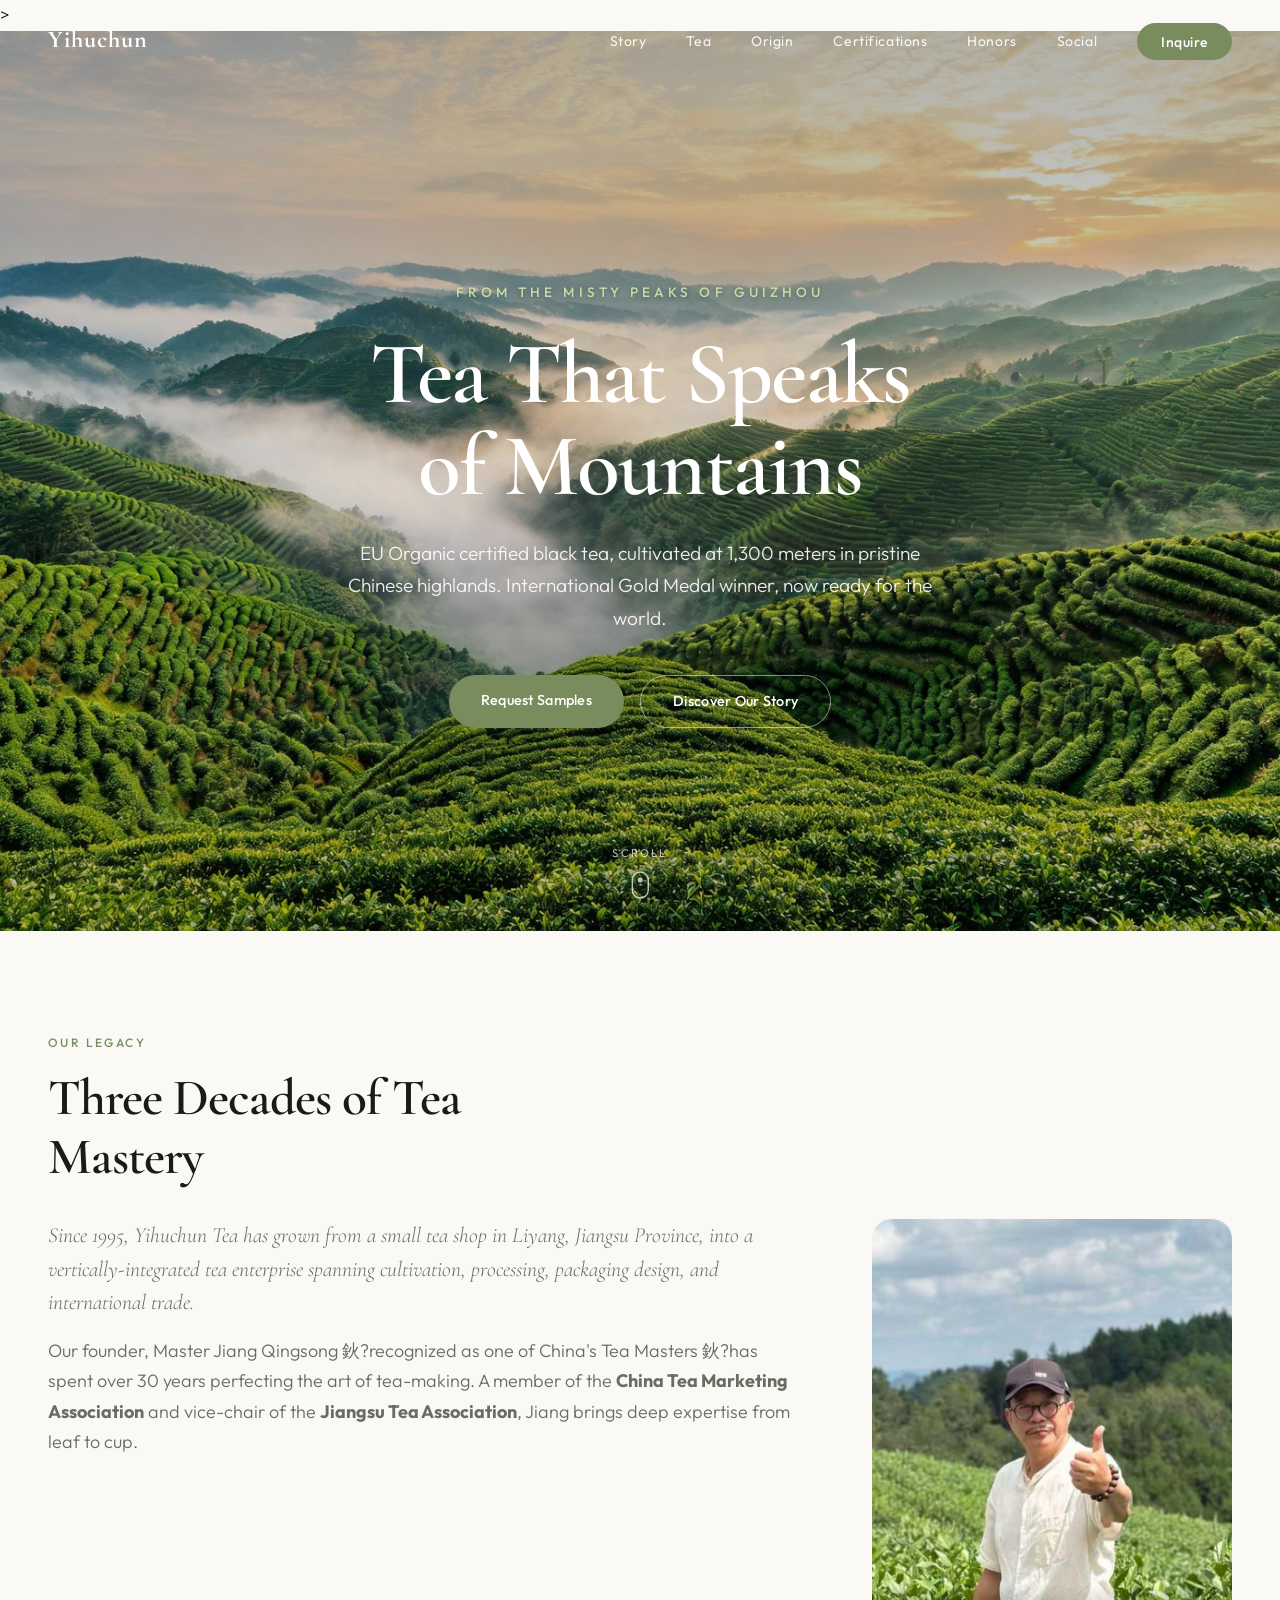
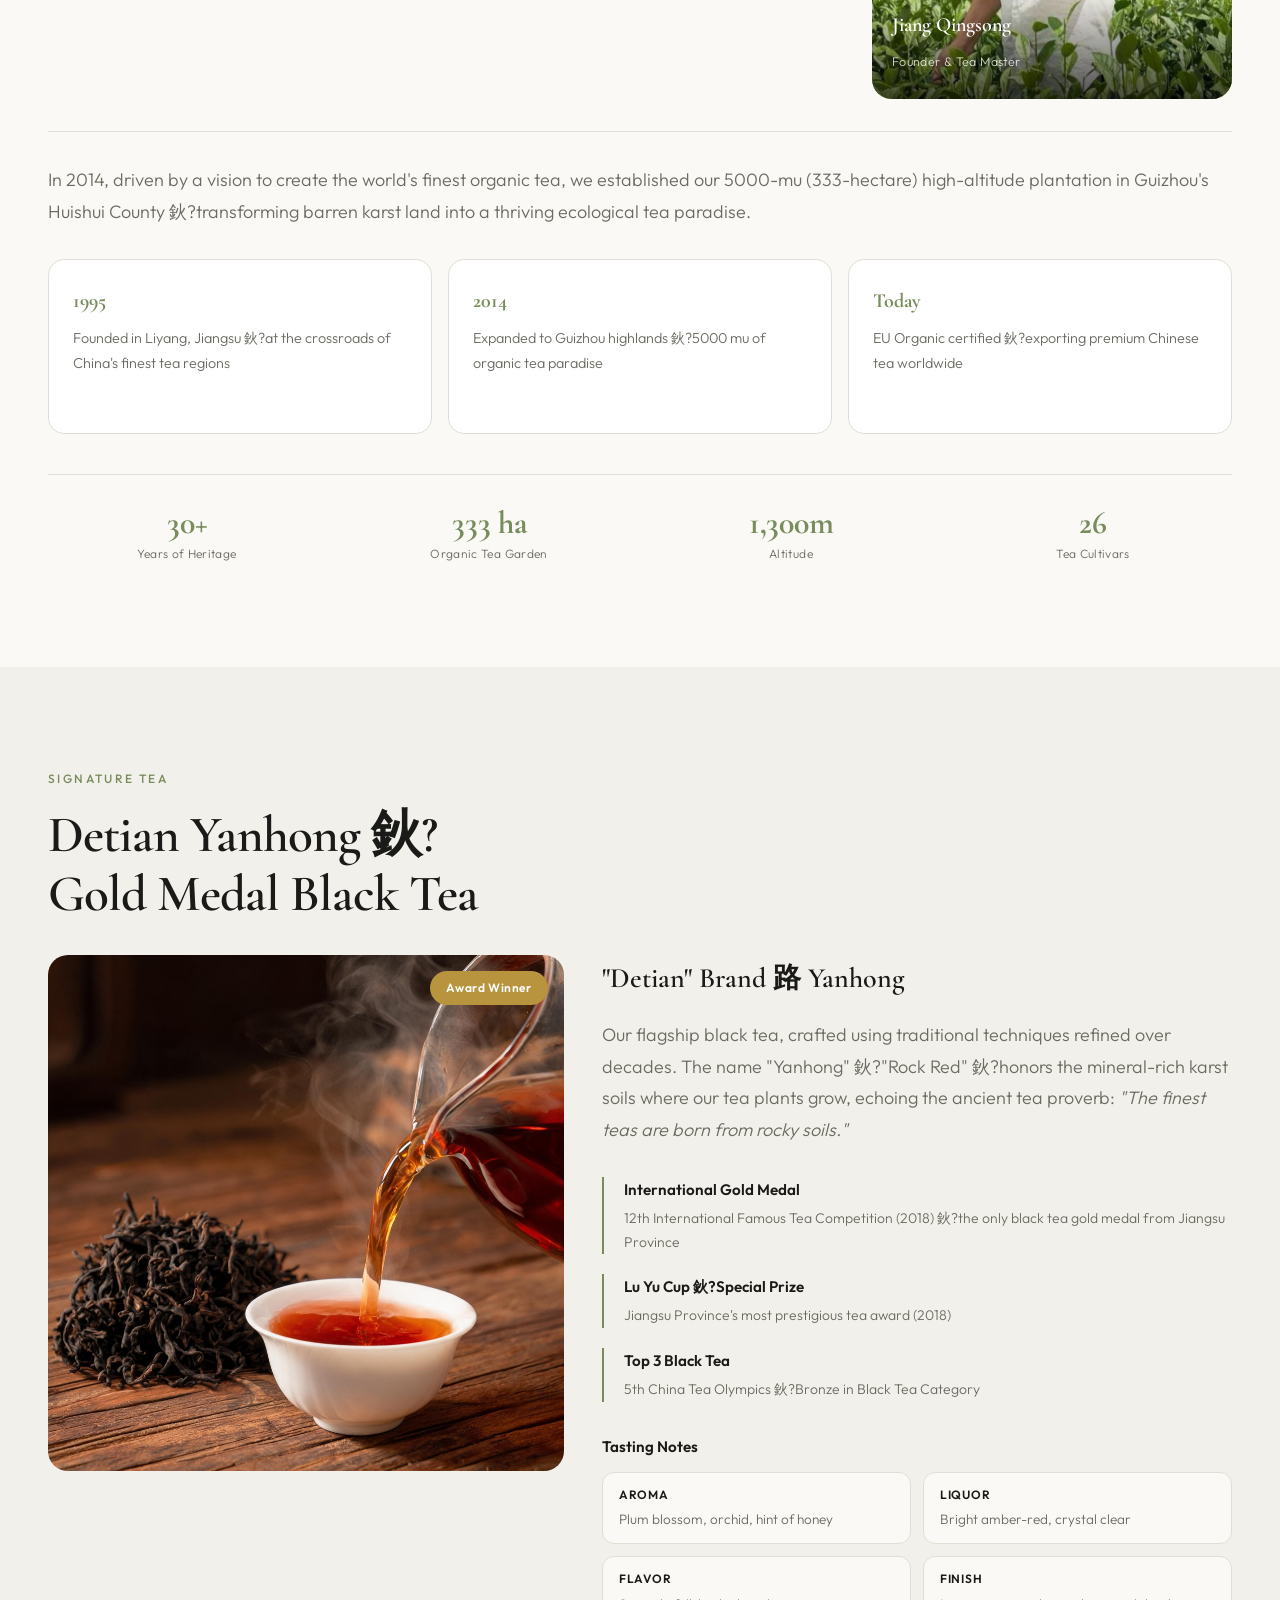
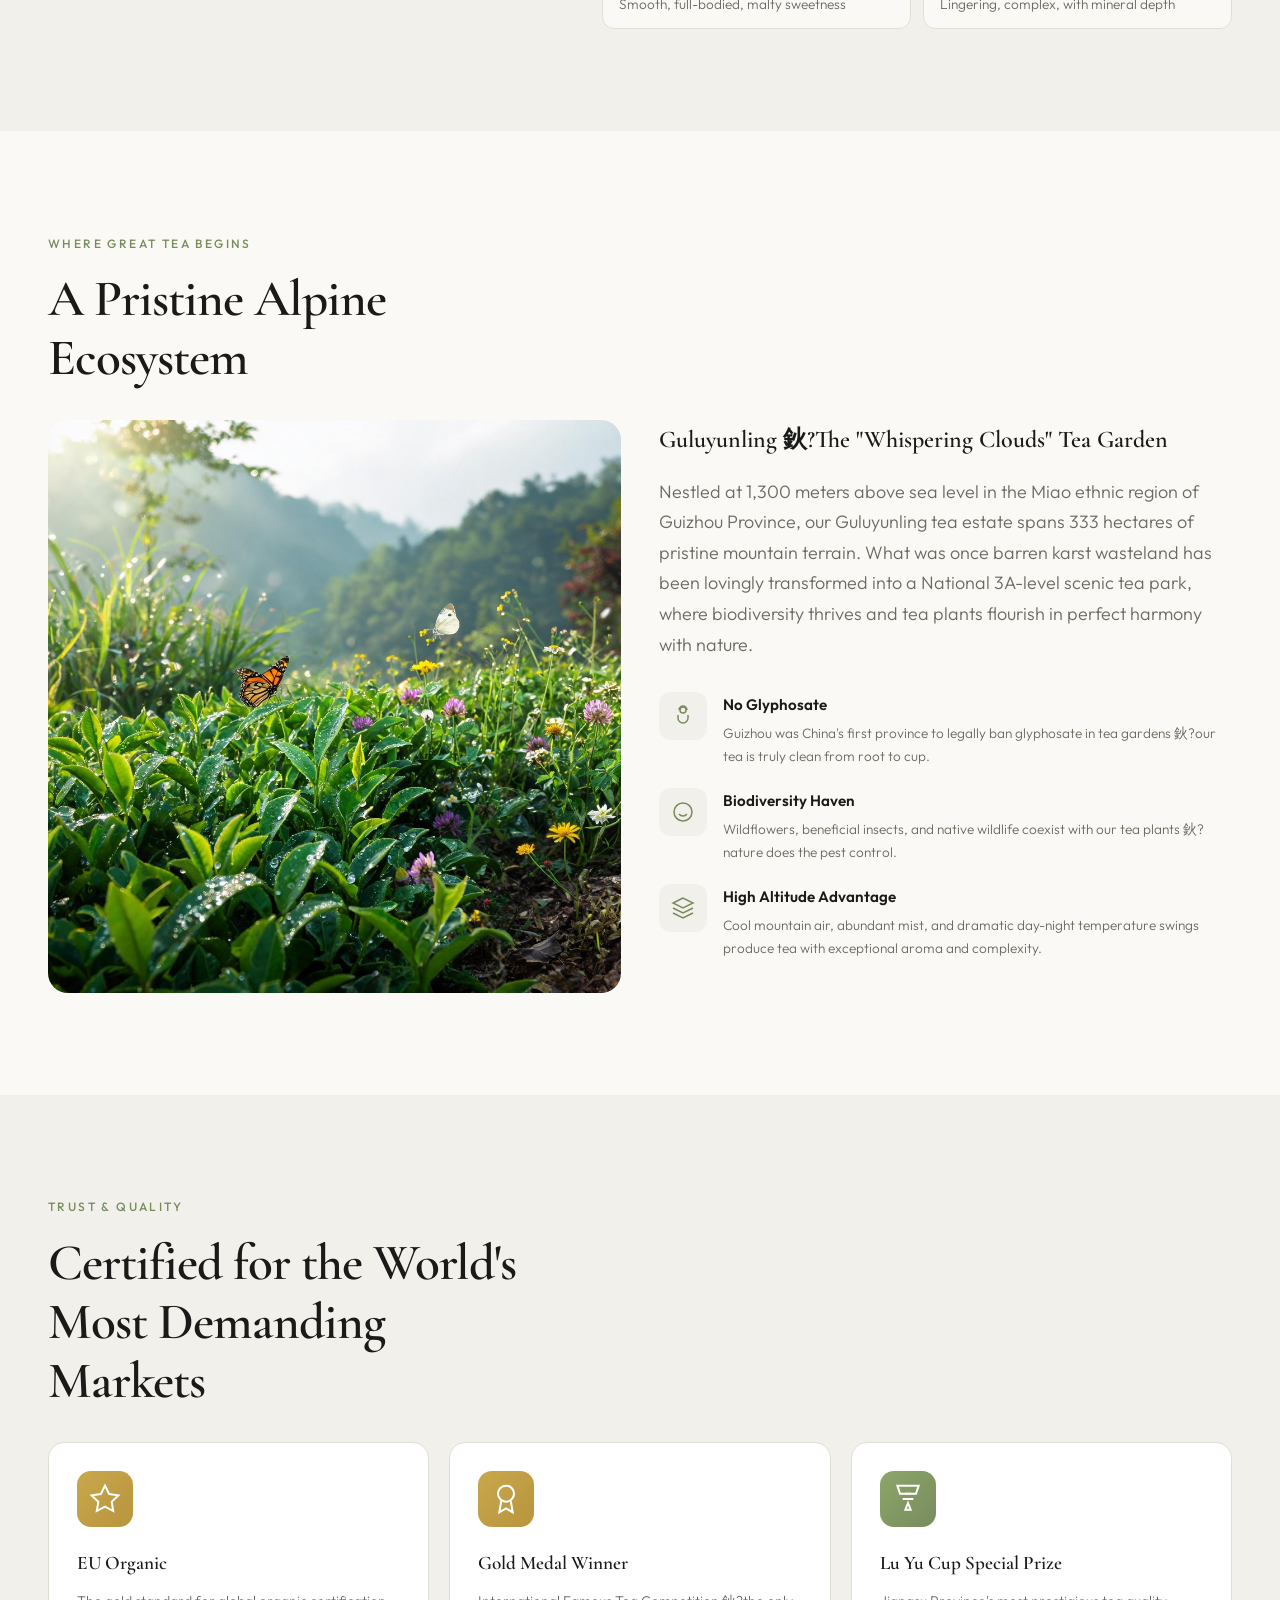
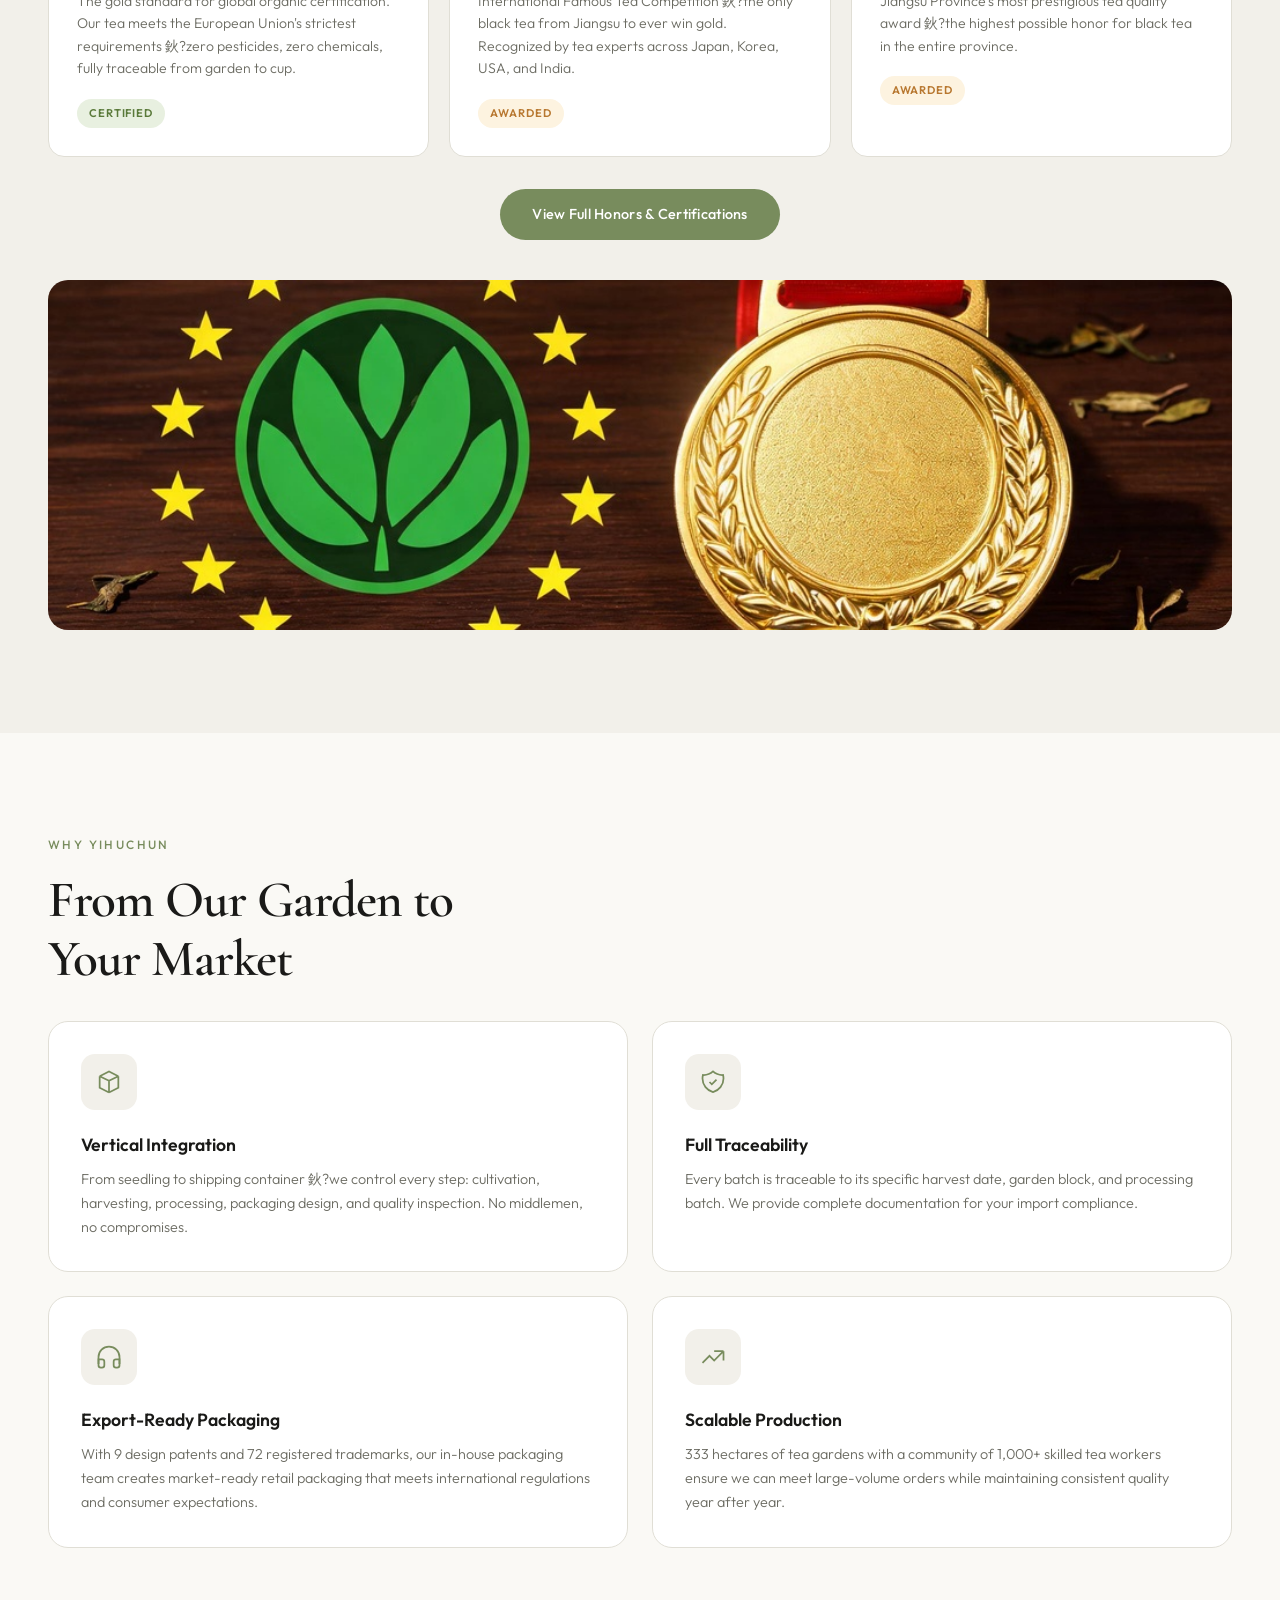
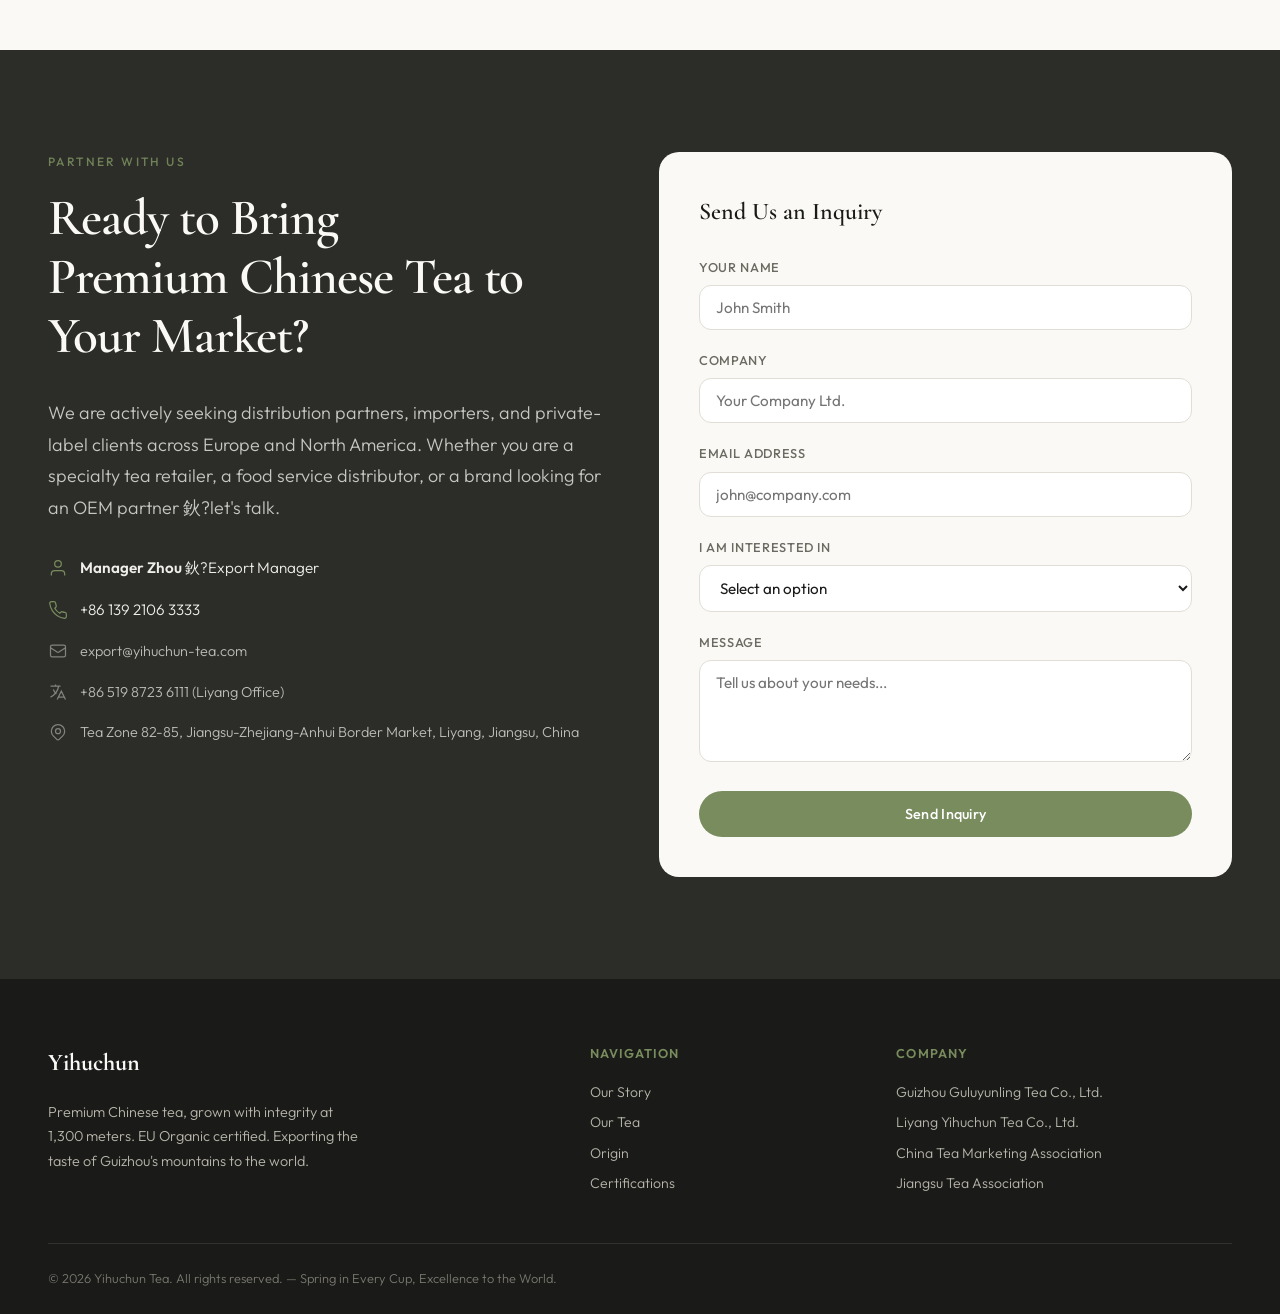
==== commit 4b660977: "Full website with correct binary images" ====
--- a/index.html
+++ b/index.html
@@ -380,4 +380,4 @@
 
   <script src="js/main.js"></script>
 </body>
-</html>+</html>
--- a/css/styles.css
+++ b/css/styles.css
@@ -1172,4 +1172,4 @@
 ::selection {
   background: var(--color-accent);
   color: var(--color-white);
-}+}
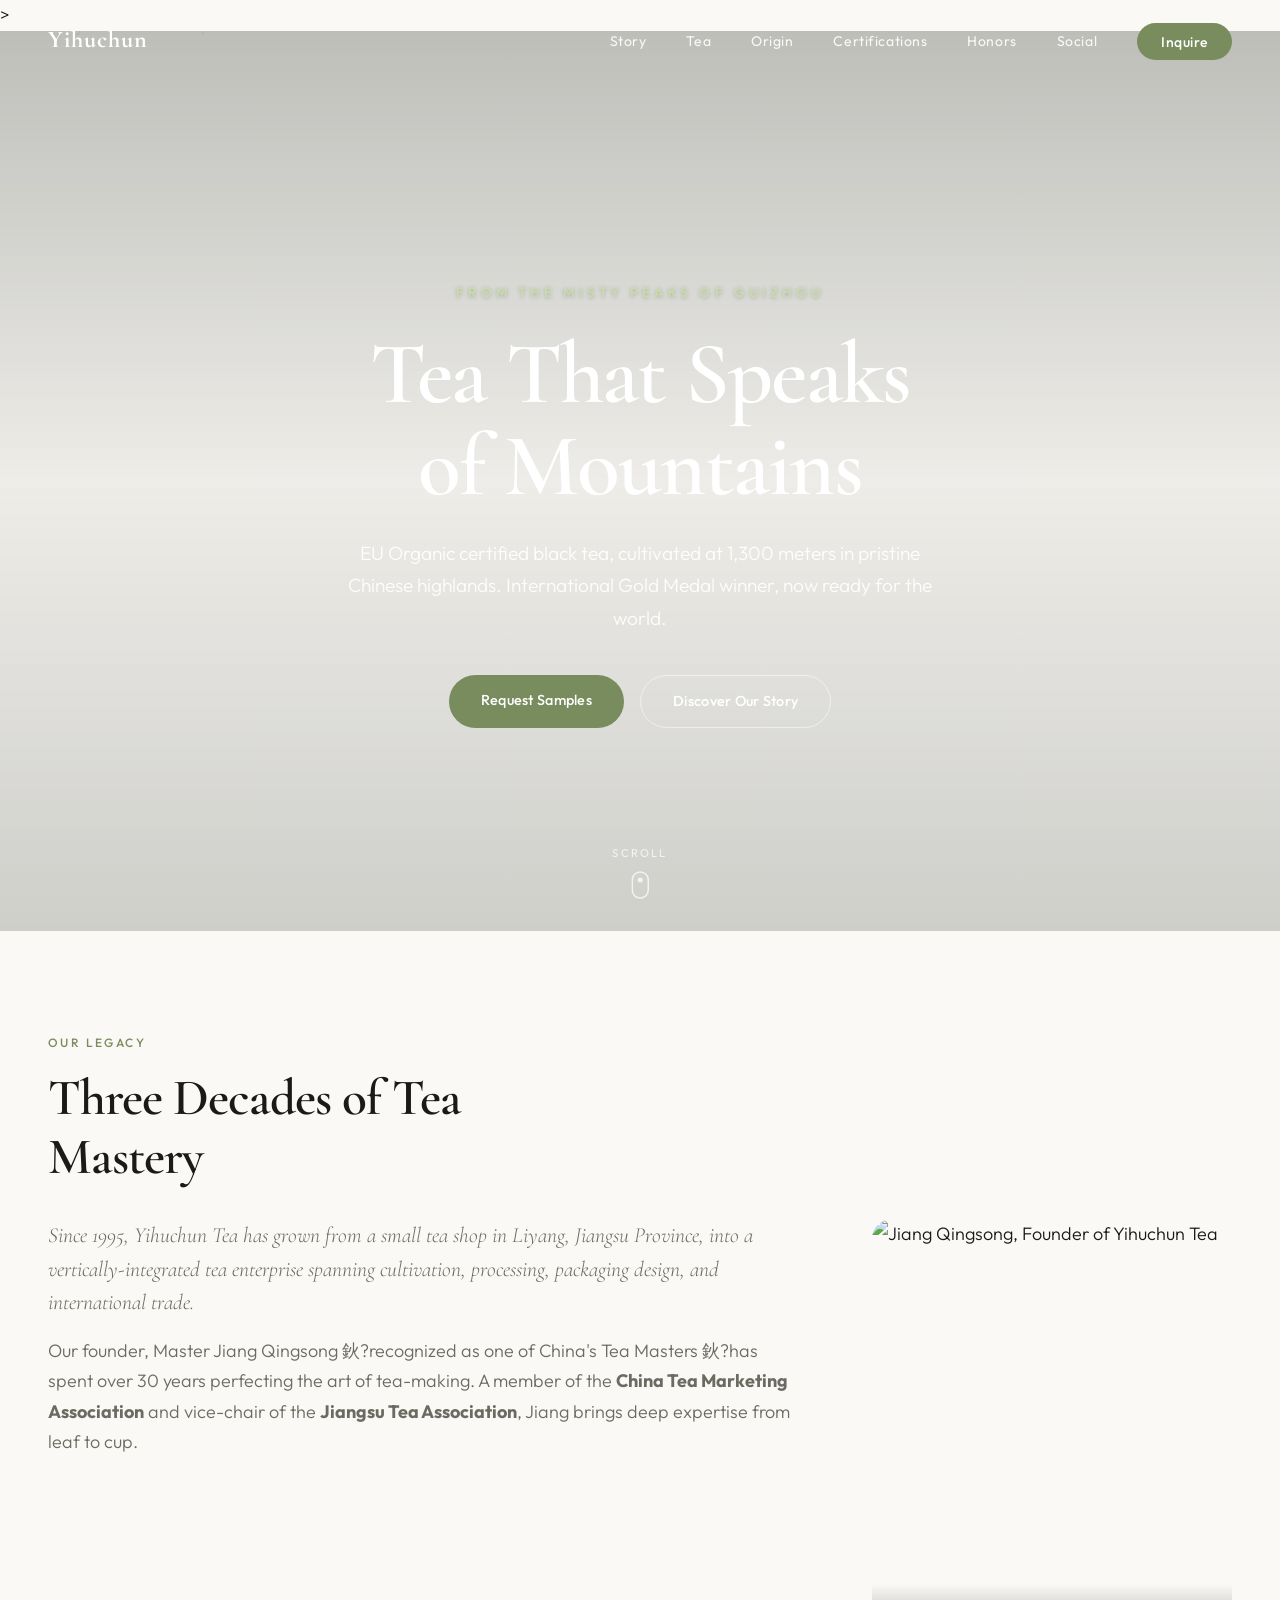
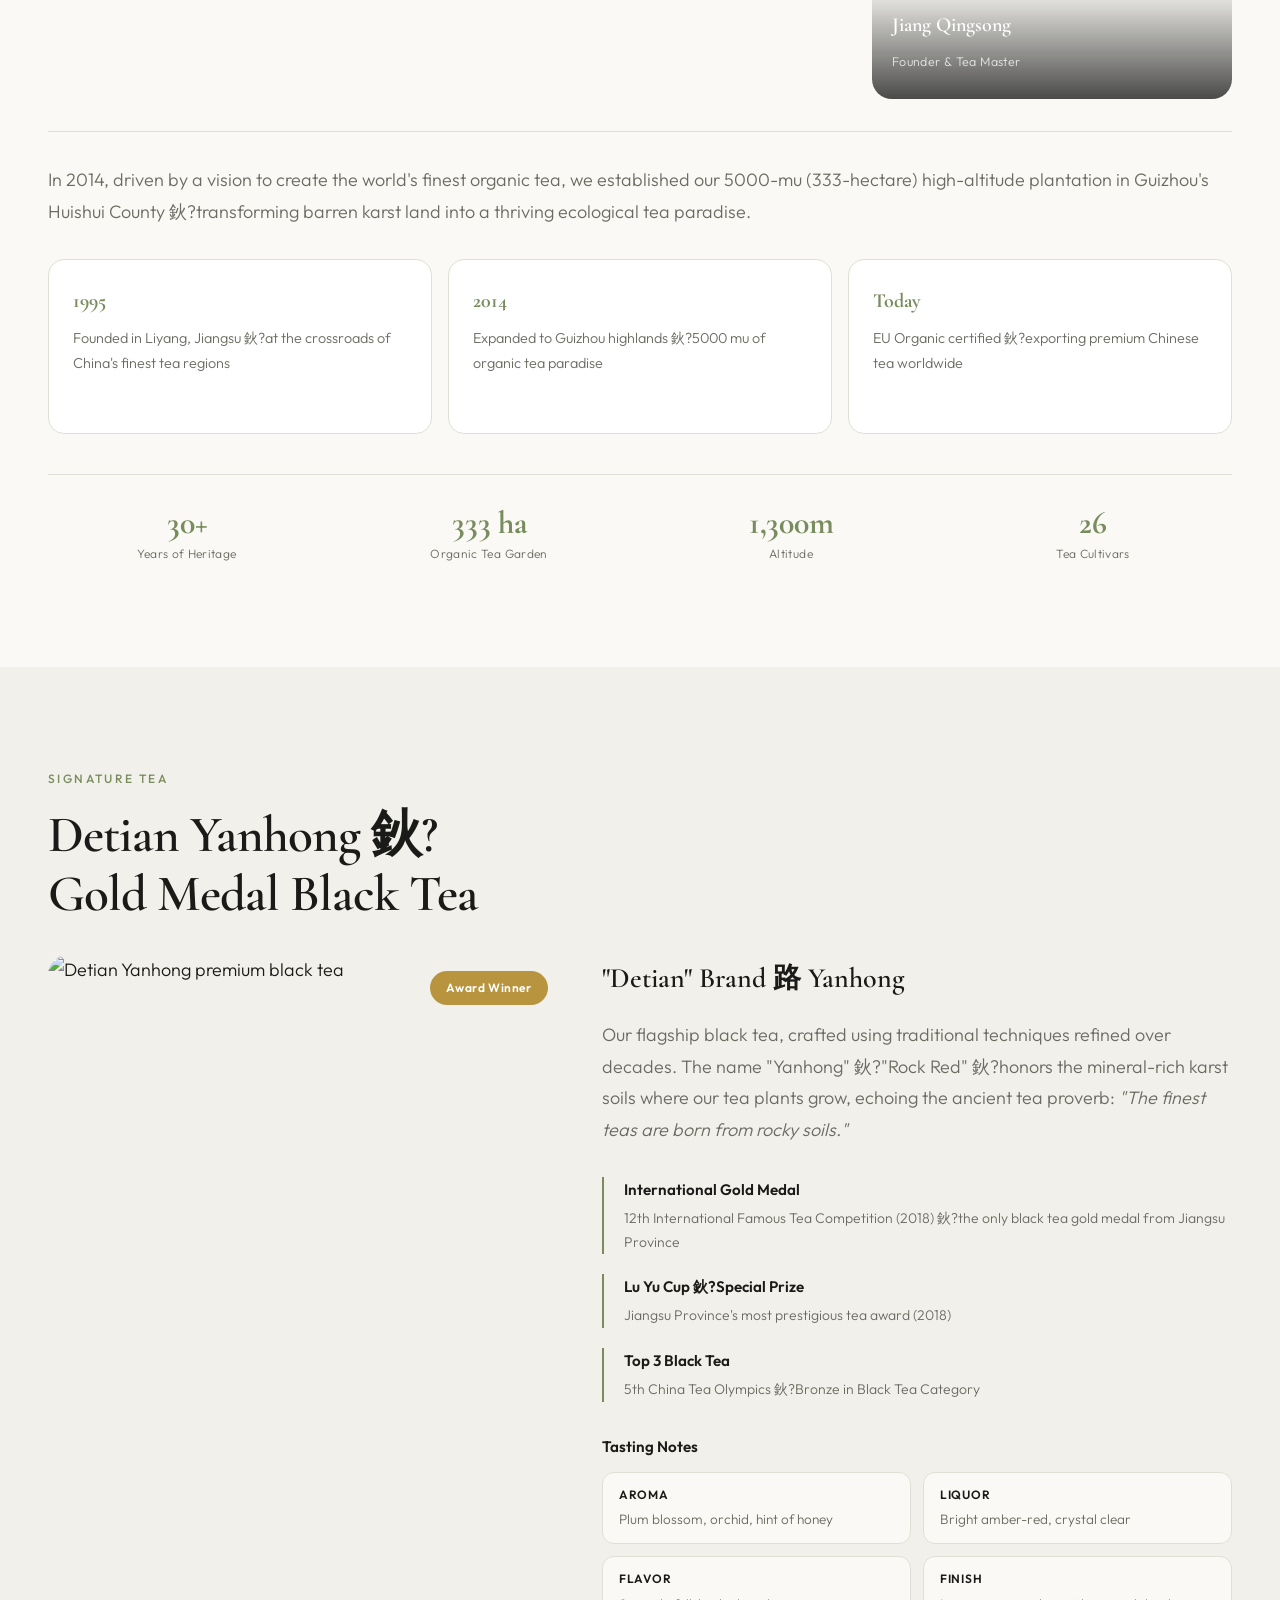
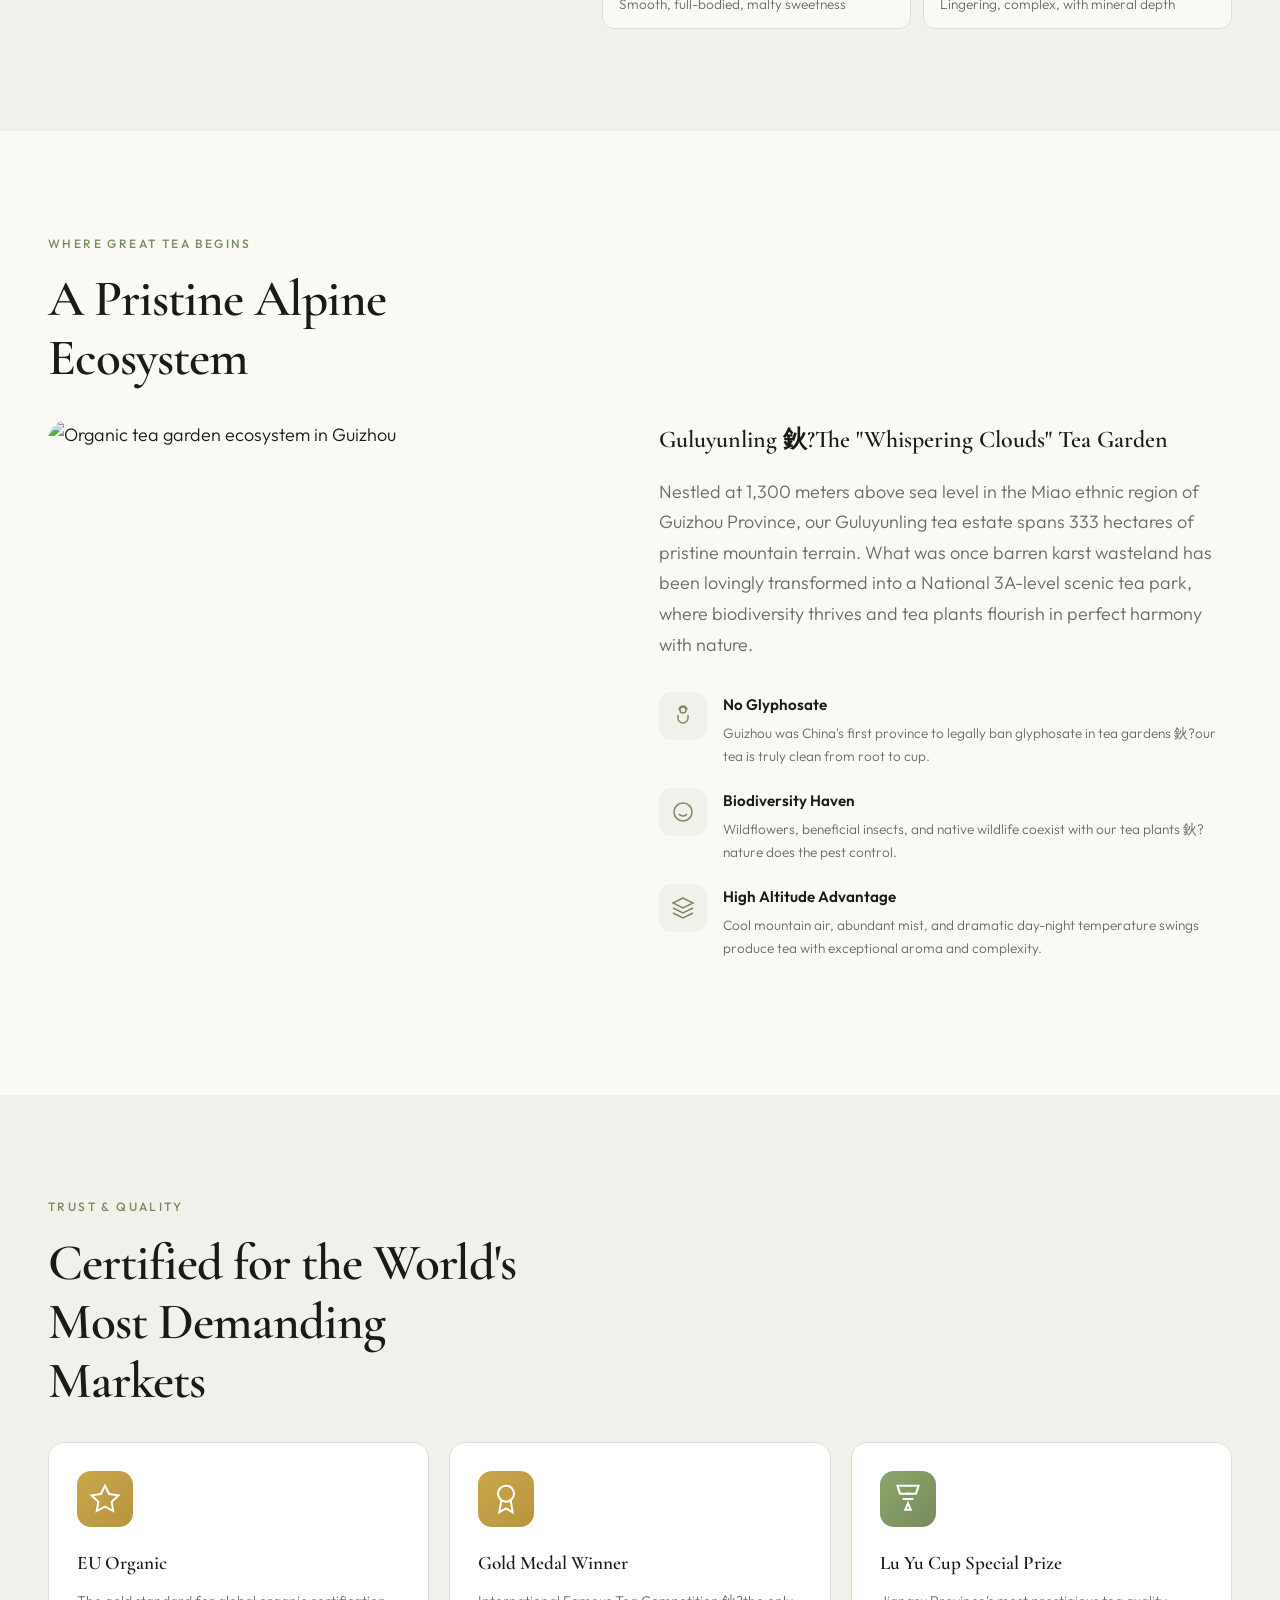
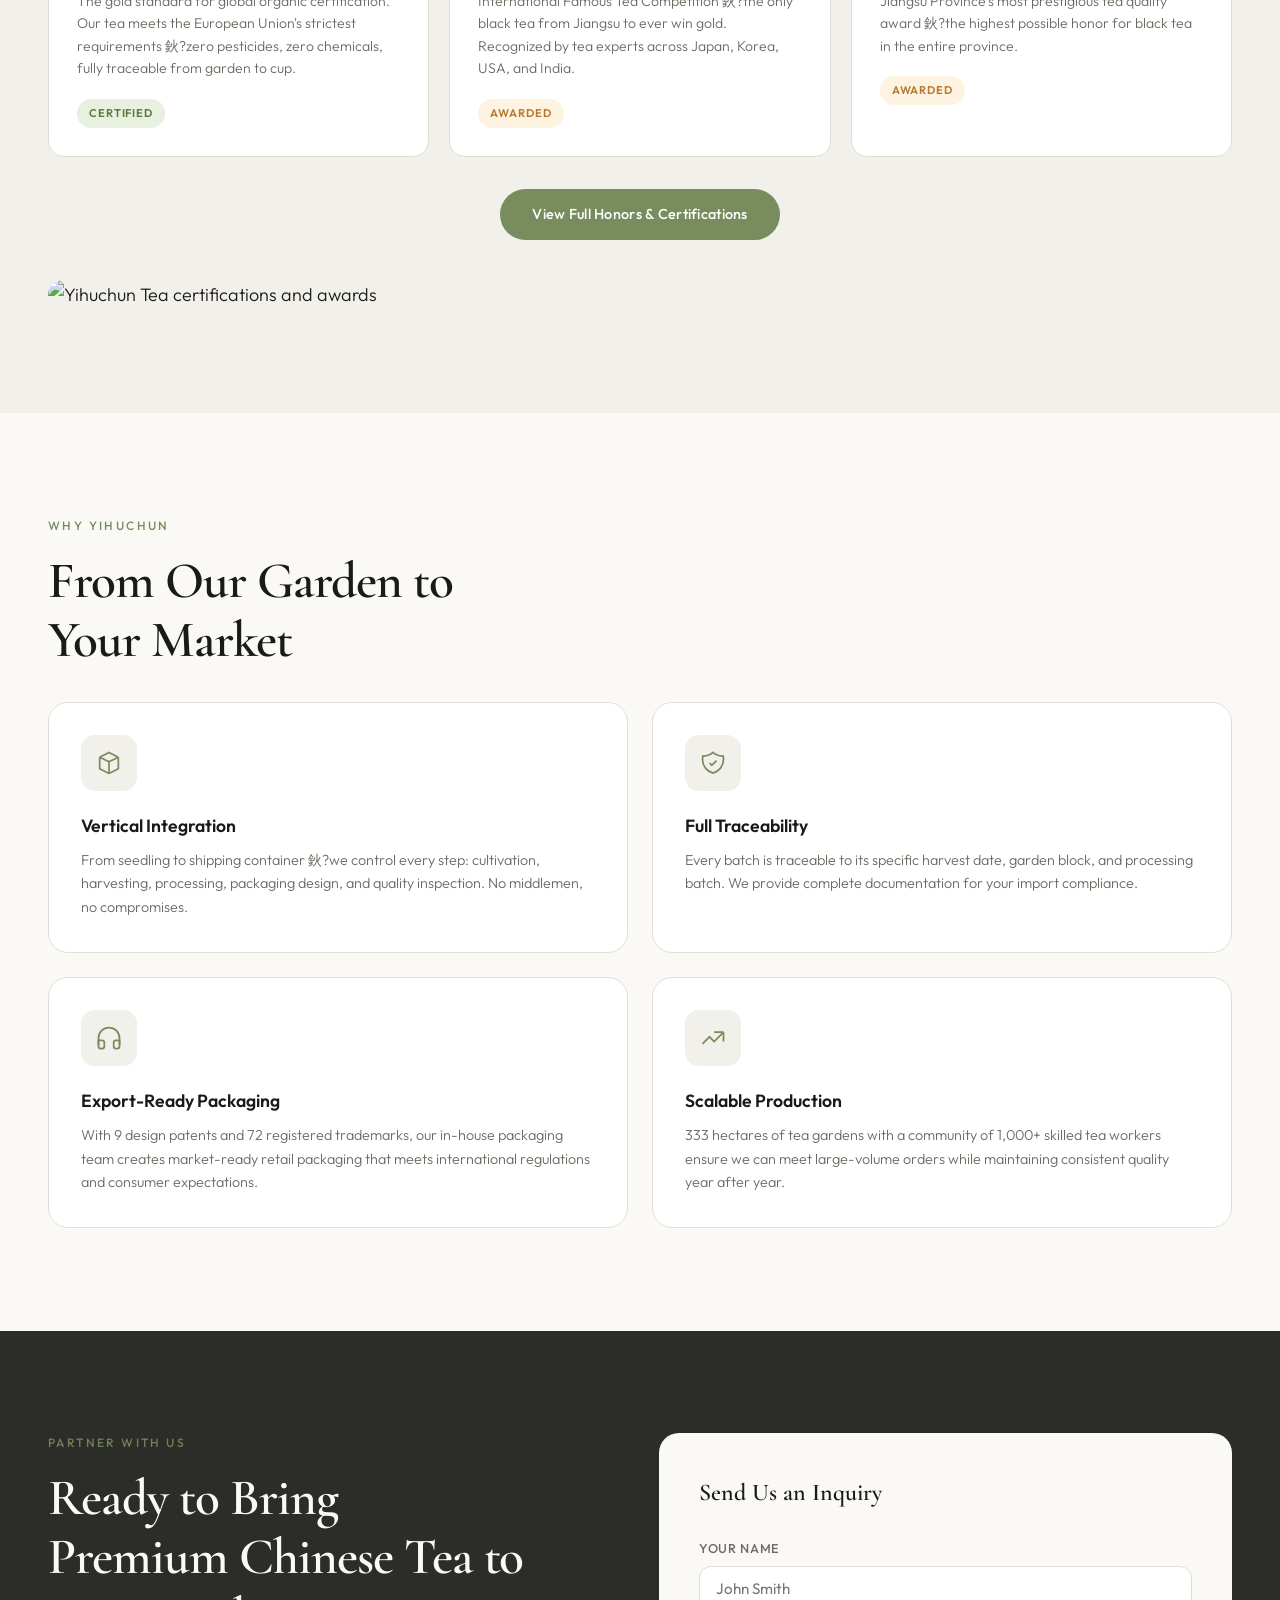
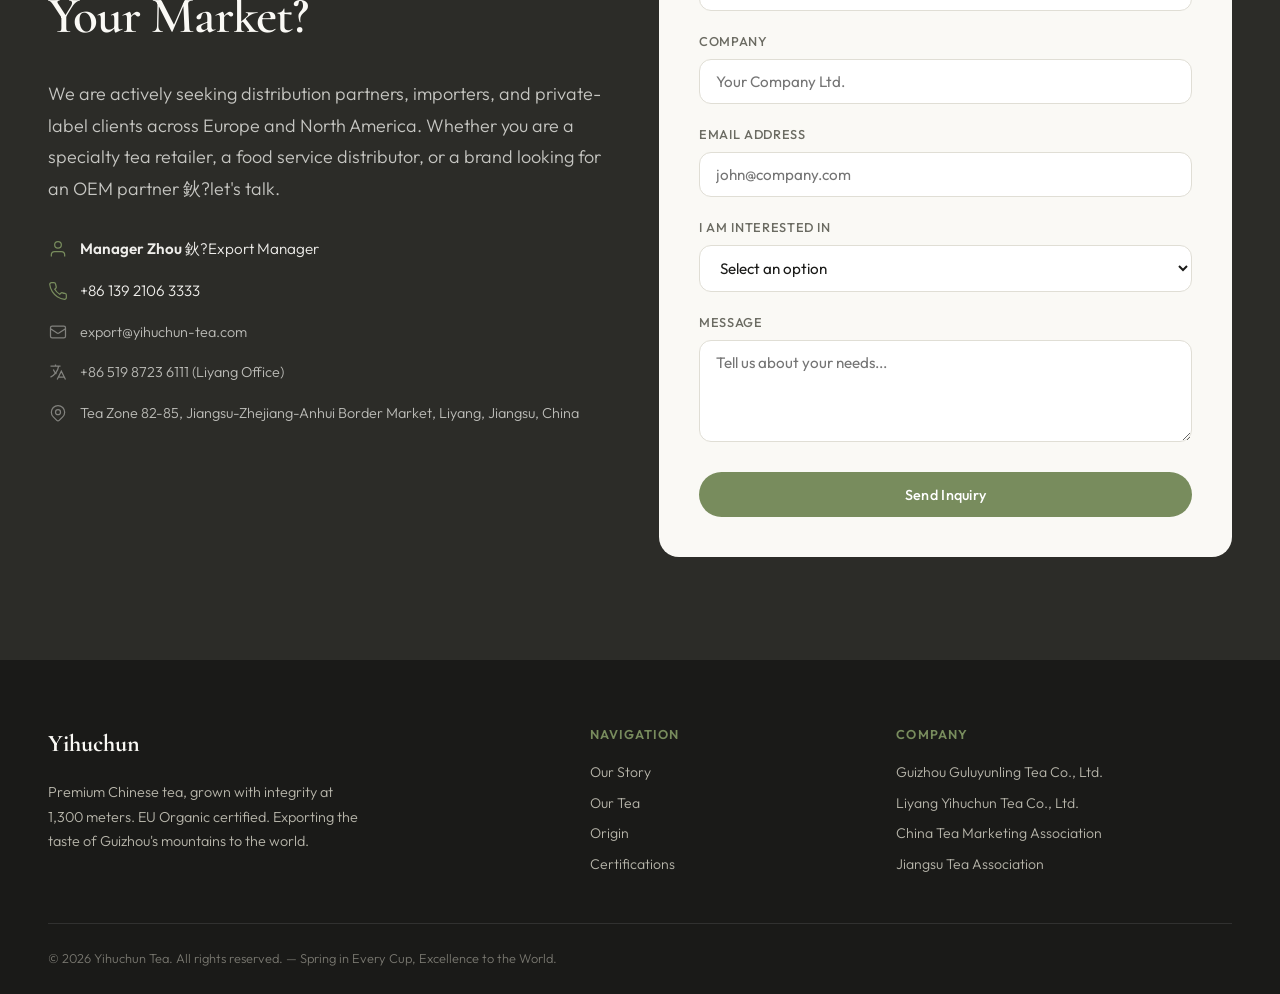
==== commit c1f768fc: "Merge remote: use remote latest for non-image files, local for images" ====
--- a/index.html
+++ b/index.html
@@ -380,4 +380,4 @@
 
   <script src="js/main.js"></script>
 </body>
-</html>
+</html>
--- a/css/styles.css
+++ b/css/styles.css
@@ -1172,4 +1172,4 @@
 ::selection {
   background: var(--color-accent);
   color: var(--color-white);
-}
+}
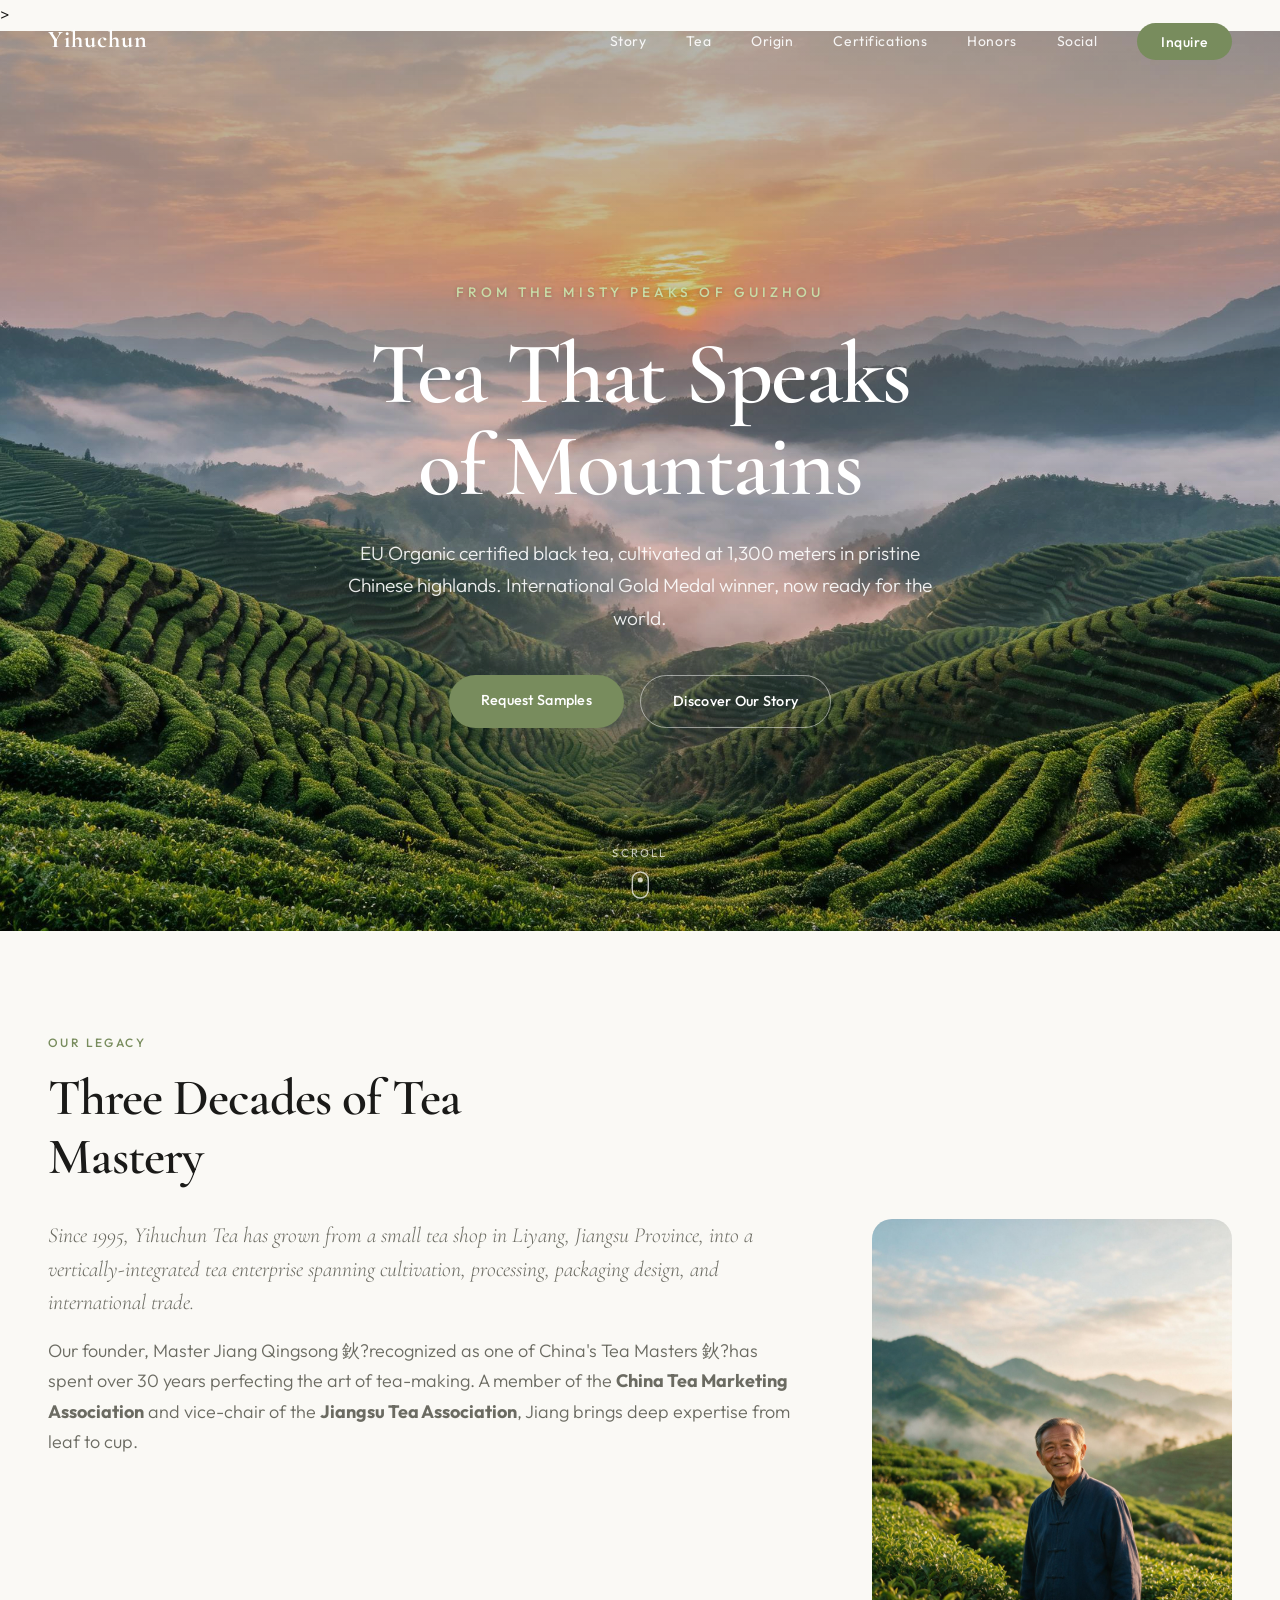
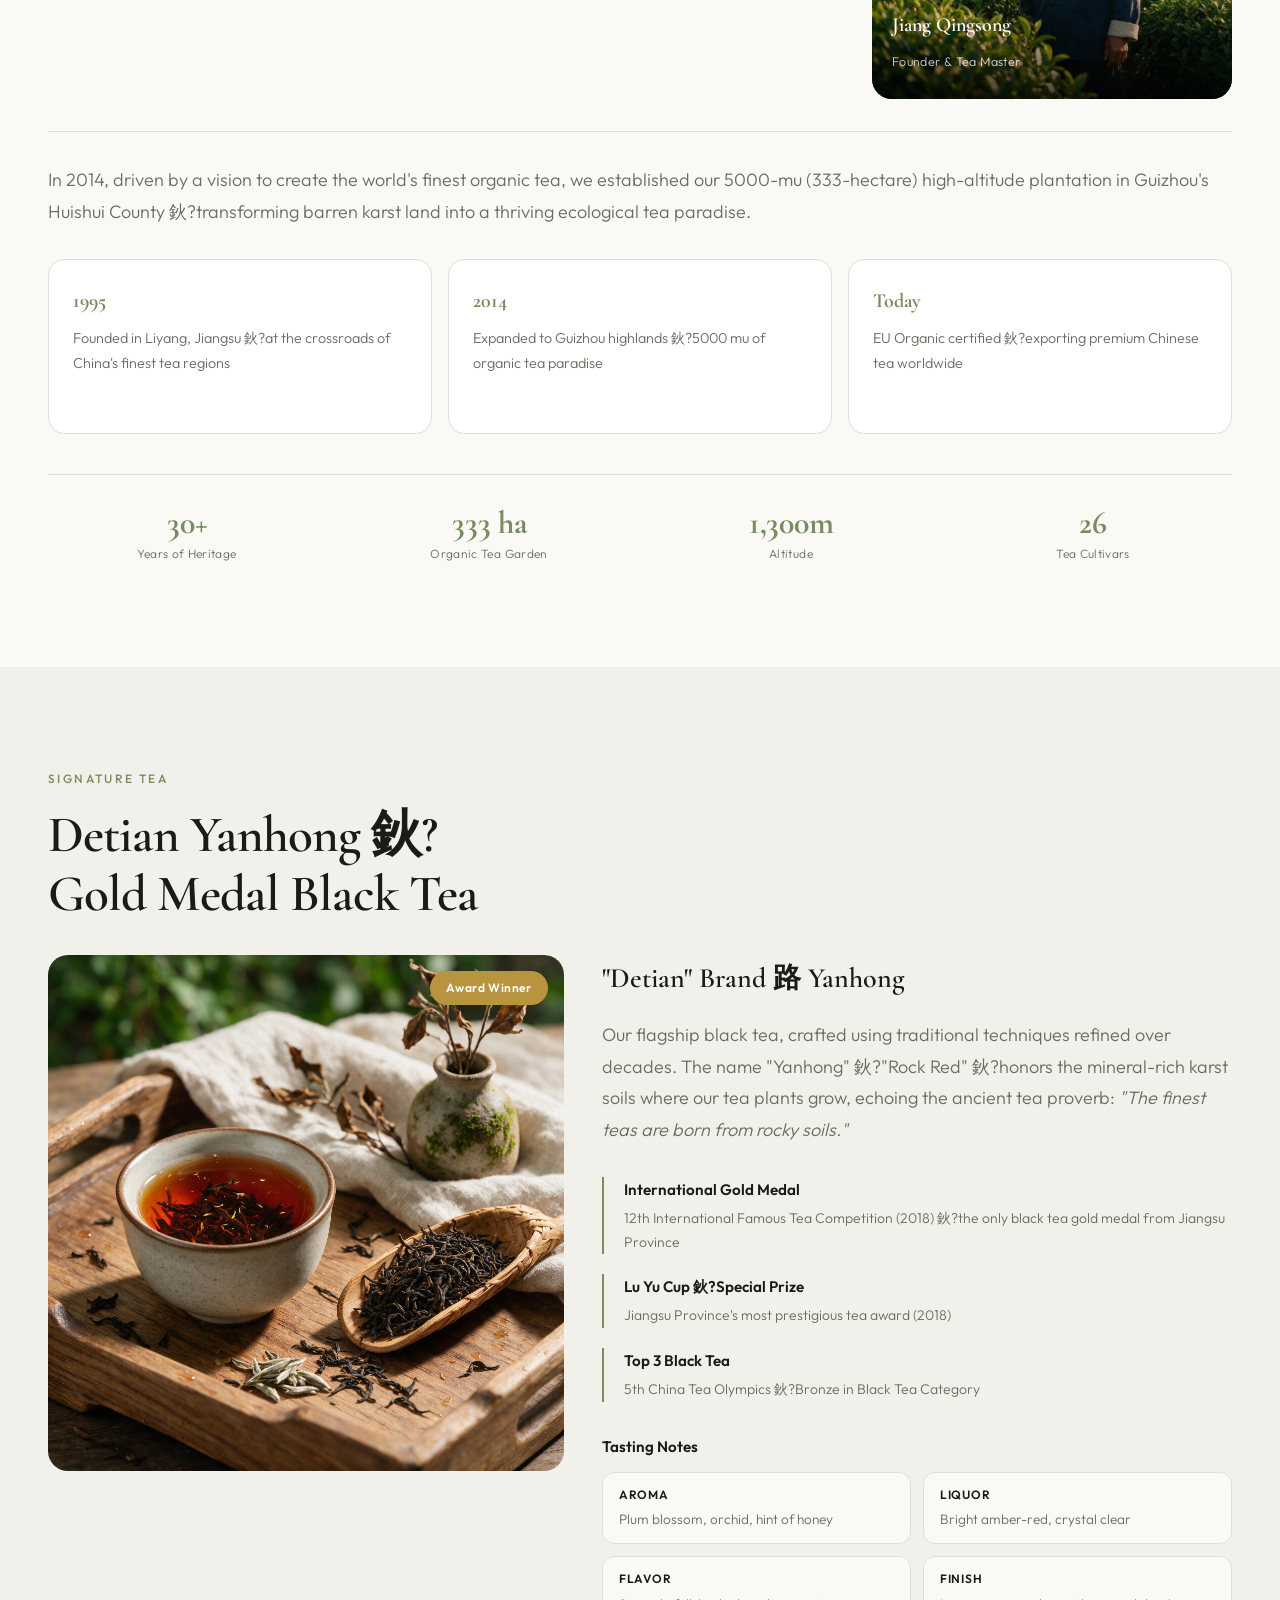
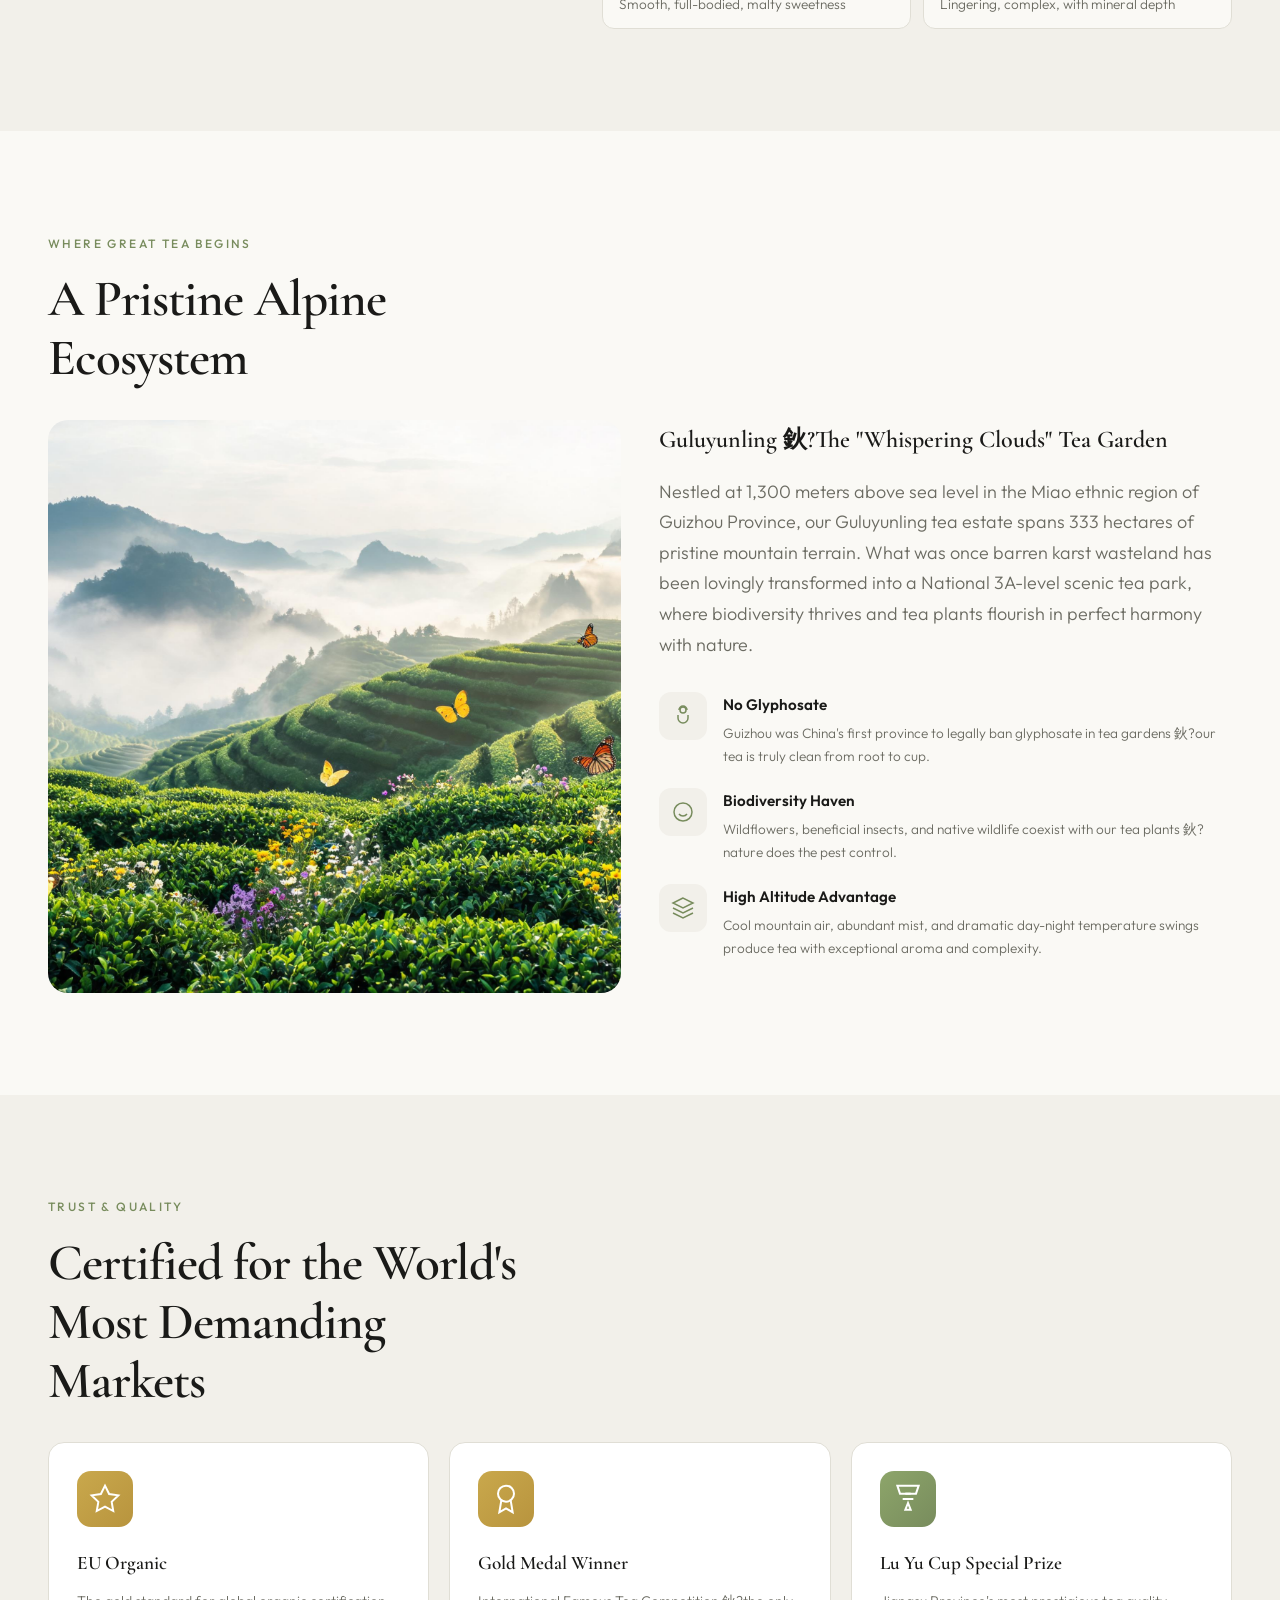
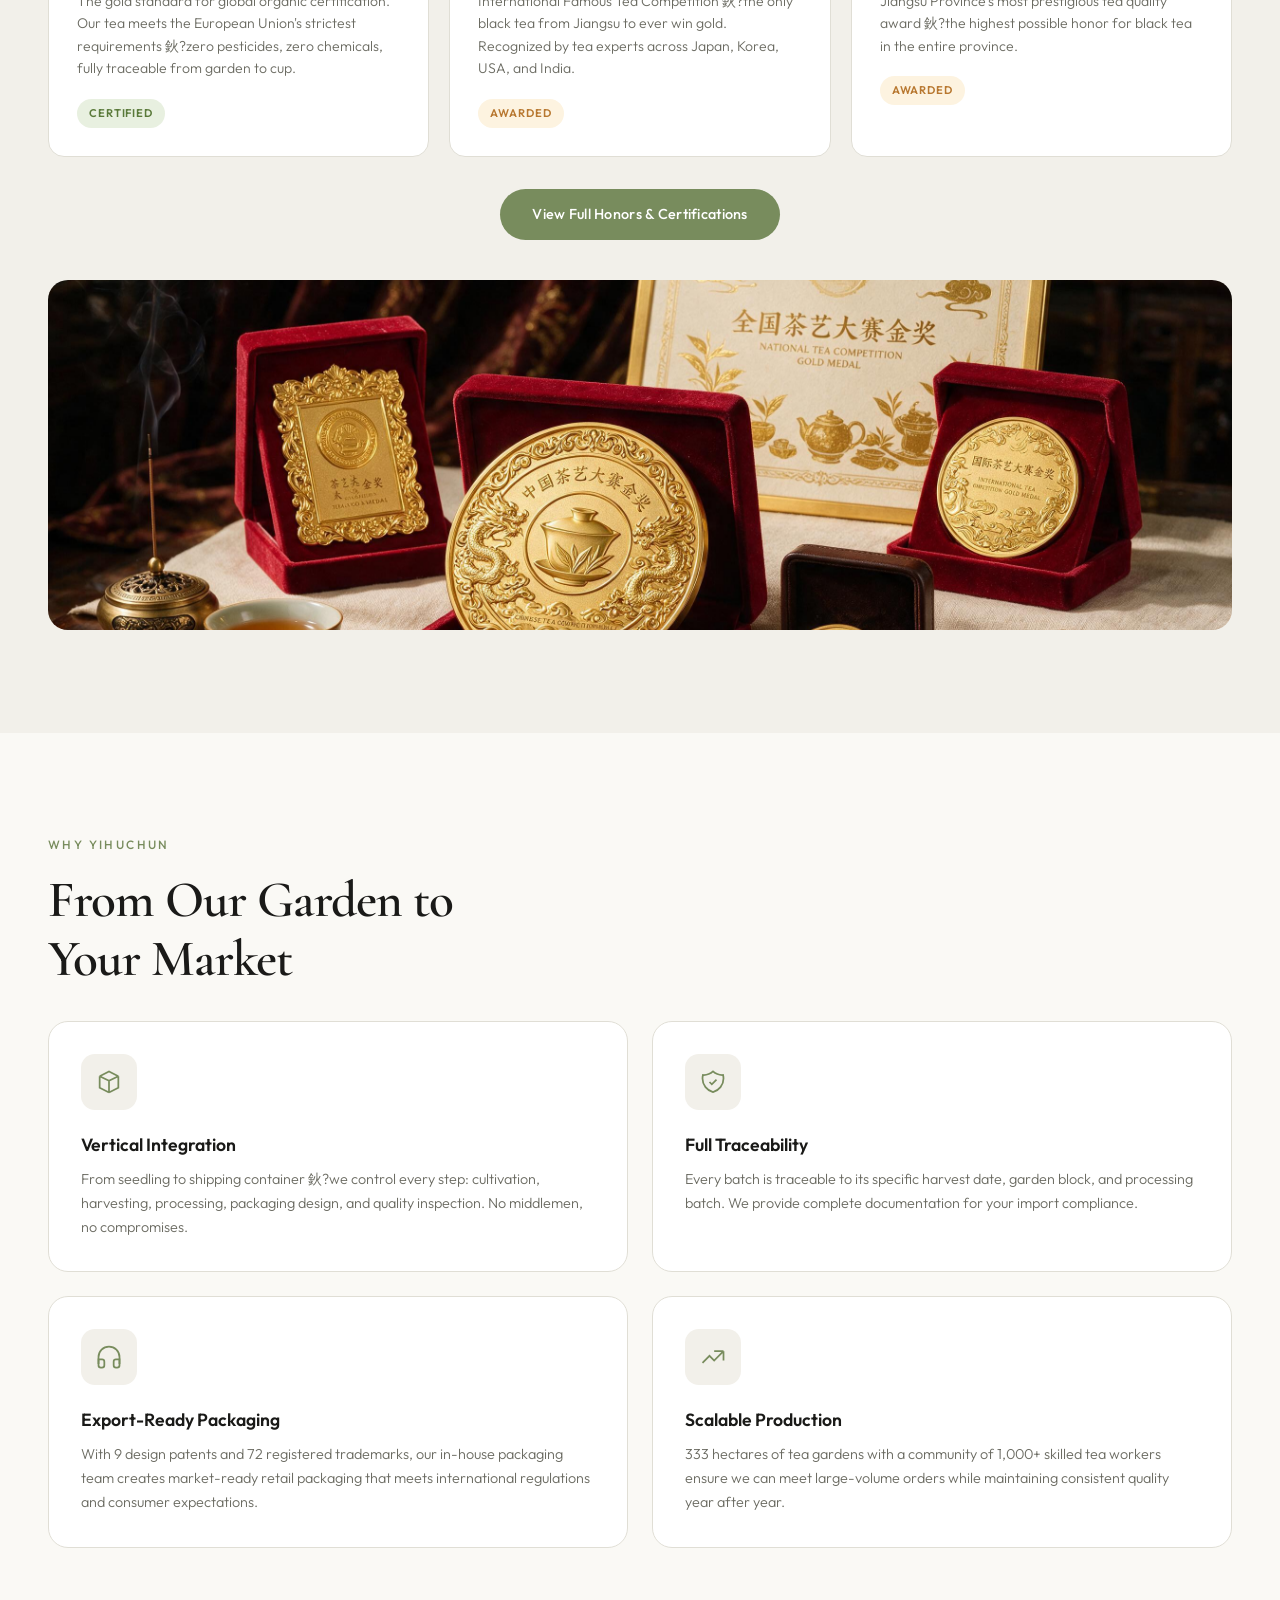
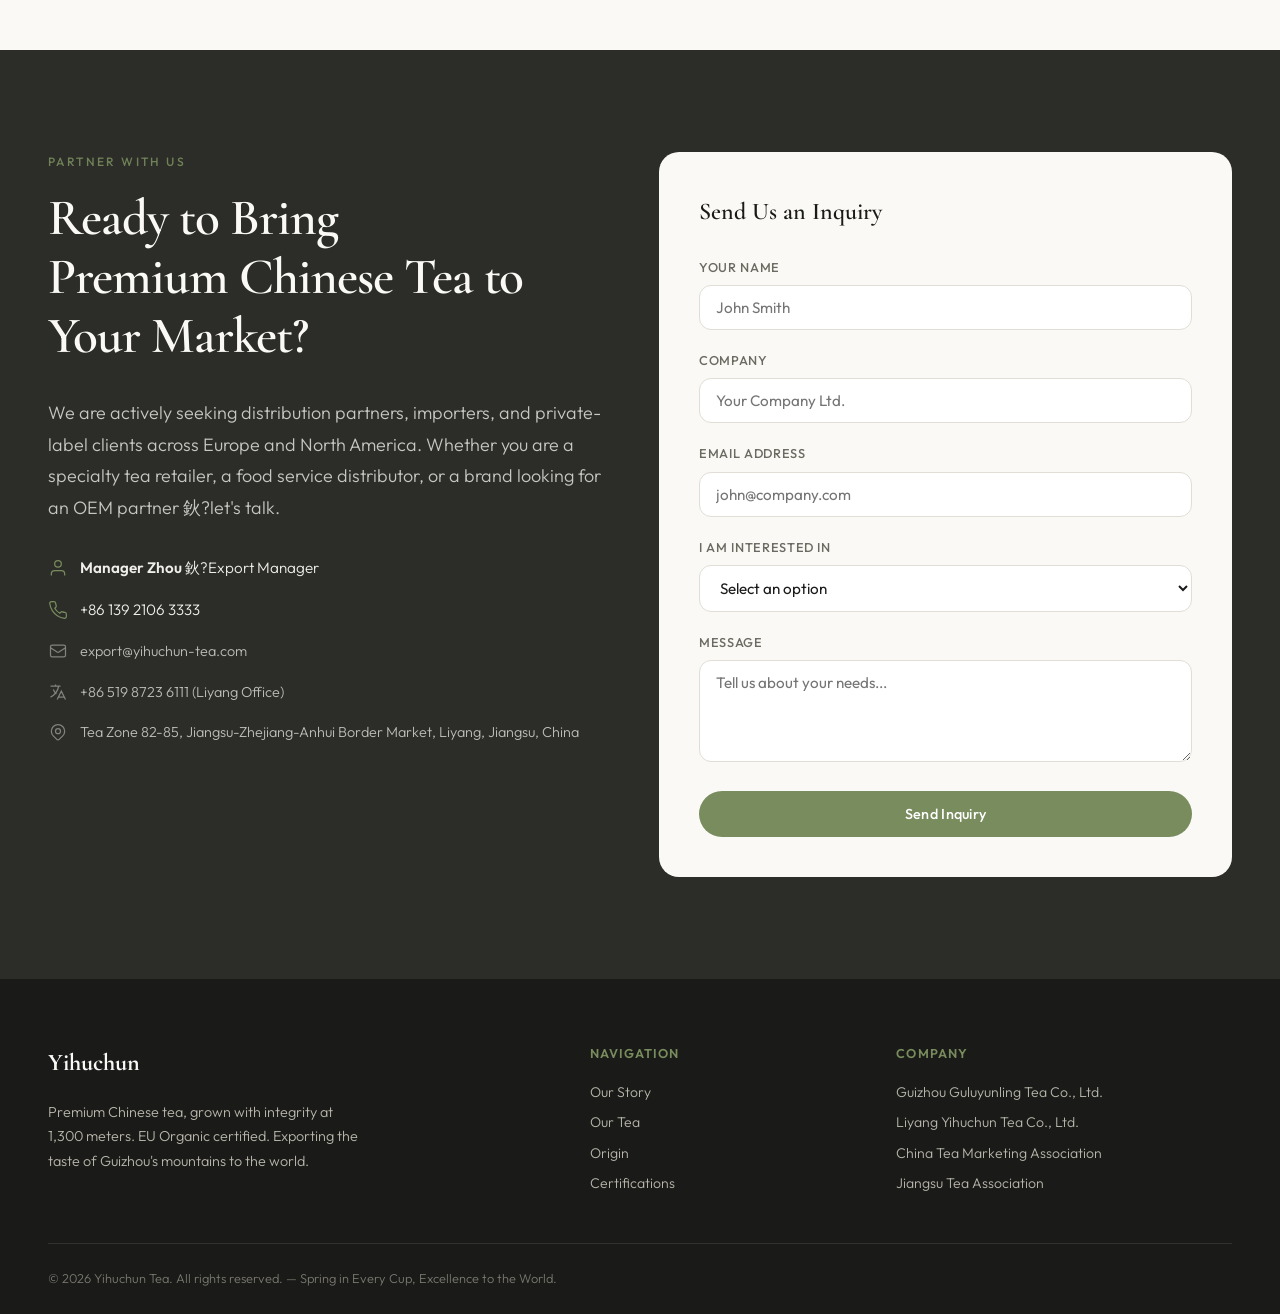
==== commit 57b28b13: "Regenerate all images with AI and fix references" ====
--- a/index.html
+++ b/index.html
@@ -40,7 +40,7 @@
   <!-- Hero Section -->
   <header class="hero">
     <div class="hero-bg">
-      <img src="assets/images/hero-tea-plantation-v2.jpg" alt="Guizhou high-altitude tea plantation at sunrise" class="hero-img">
+      <img src="assets/images/hero-tea-plantation.jpg" alt="Guizhou high-altitude tea plantation at sunrise" class="hero-img">
     </div>
     <div class="hero-overlay"></div>
     <div class="hero-content">
@@ -70,7 +70,7 @@
         </div>
         <div class="story-visual">
           <div class="founder-portrait-wrap">
-            <img src="assets/images/founder-portrait-v2.jpg" alt="Jiang Qingsong, Founder of Yihuchun Tea" class="founder-portrait">
+            <img src="assets/images/founder-portrait.jpg" alt="Jiang Qingsong, Founder of Yihuchun Tea" class="founder-portrait">
             <div class="founder-caption">
               <strong>Jiang Qingsong</strong>
               <span>Founder &amp; Tea Master</span>
@@ -125,7 +125,7 @@
       <h2 class="section-title">Detian Yanhong 鈥?Gold Medal Black Tea</h2>
       <div class="product-grid">
         <div class="product-image-wrapper">
-          <img src="assets/images/product-black-tea-v2.jpg" alt="Detian Yanhong premium black tea" class="product-image">
+          <img src="assets/images/product-black-tea.jpg" alt="Detian Yanhong premium black tea" class="product-image">
           <div class="product-badge">Award Winner</div>
         </div>
         <div class="product-details">
@@ -166,7 +166,7 @@
       <h2 class="section-title">A Pristine Alpine Ecosystem</h2>
       <div class="origin-grid">
         <div class="origin-image-wrap">
-          <img src="assets/images/eco-organic-tea-v2.jpg" alt="Organic tea garden ecosystem in Guizhou" class="origin-image">
+          <img src="assets/images/eco-organic-tea.jpg" alt="Organic tea garden ecosystem in Guizhou" class="origin-image">
         </div>
         <div class="origin-text">
           <h3>Guluyunling 鈥?The "Whispering Clouds" Tea Garden</h3>
@@ -234,7 +234,7 @@
         <a href="honors.html" class="btn btn-primary">View Full Honors & Certifications</a>
       </div>
       <div class="cert-gallery-preview">
-        <img src="assets/images/certification-awards-v2.jpg" alt="Yihuchun Tea certifications and awards" class="cert-gallery-img">
+        <img src="assets/images/certification-awards.jpg" alt="Yihuchun Tea certifications and awards" class="cert-gallery-img">
       </div>
     </div>
   </section>
@@ -380,4 +380,4 @@
 
   <script src="js/main.js"></script>
 </body>
-</html>+</html>
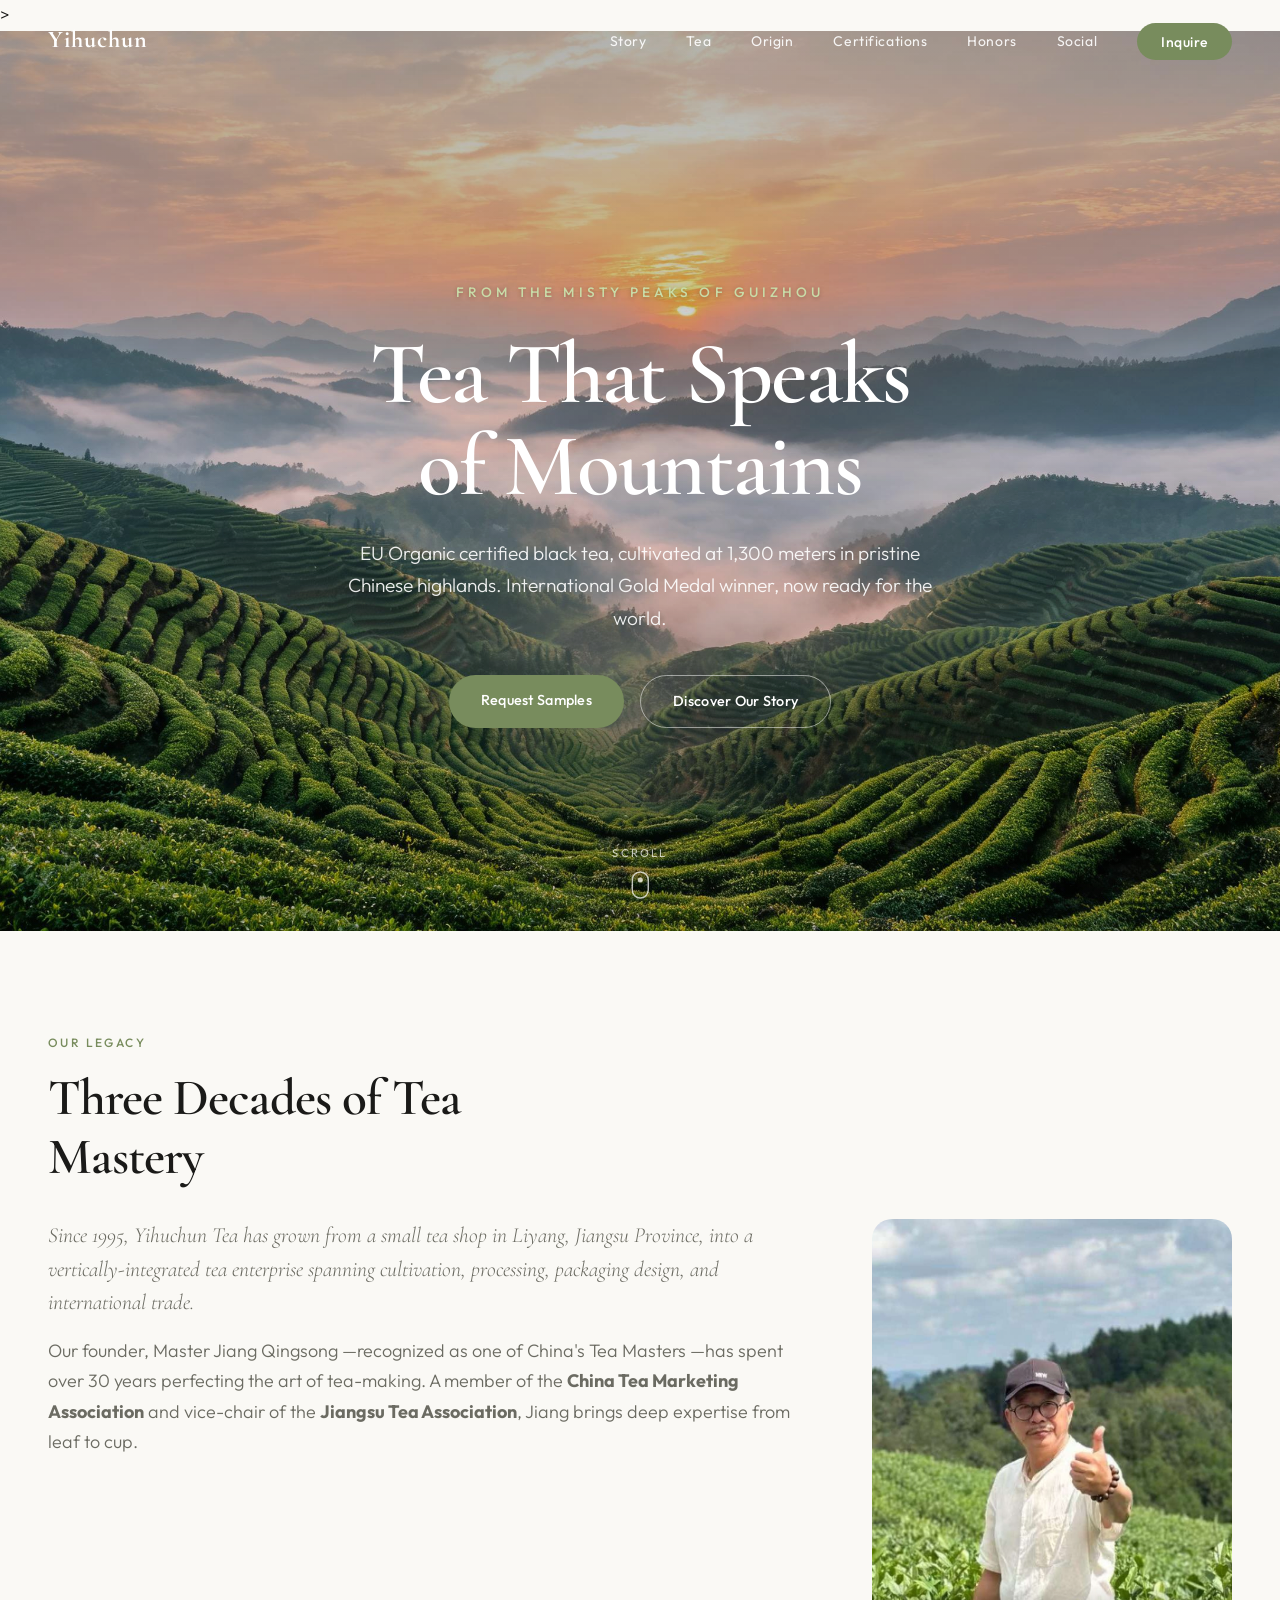
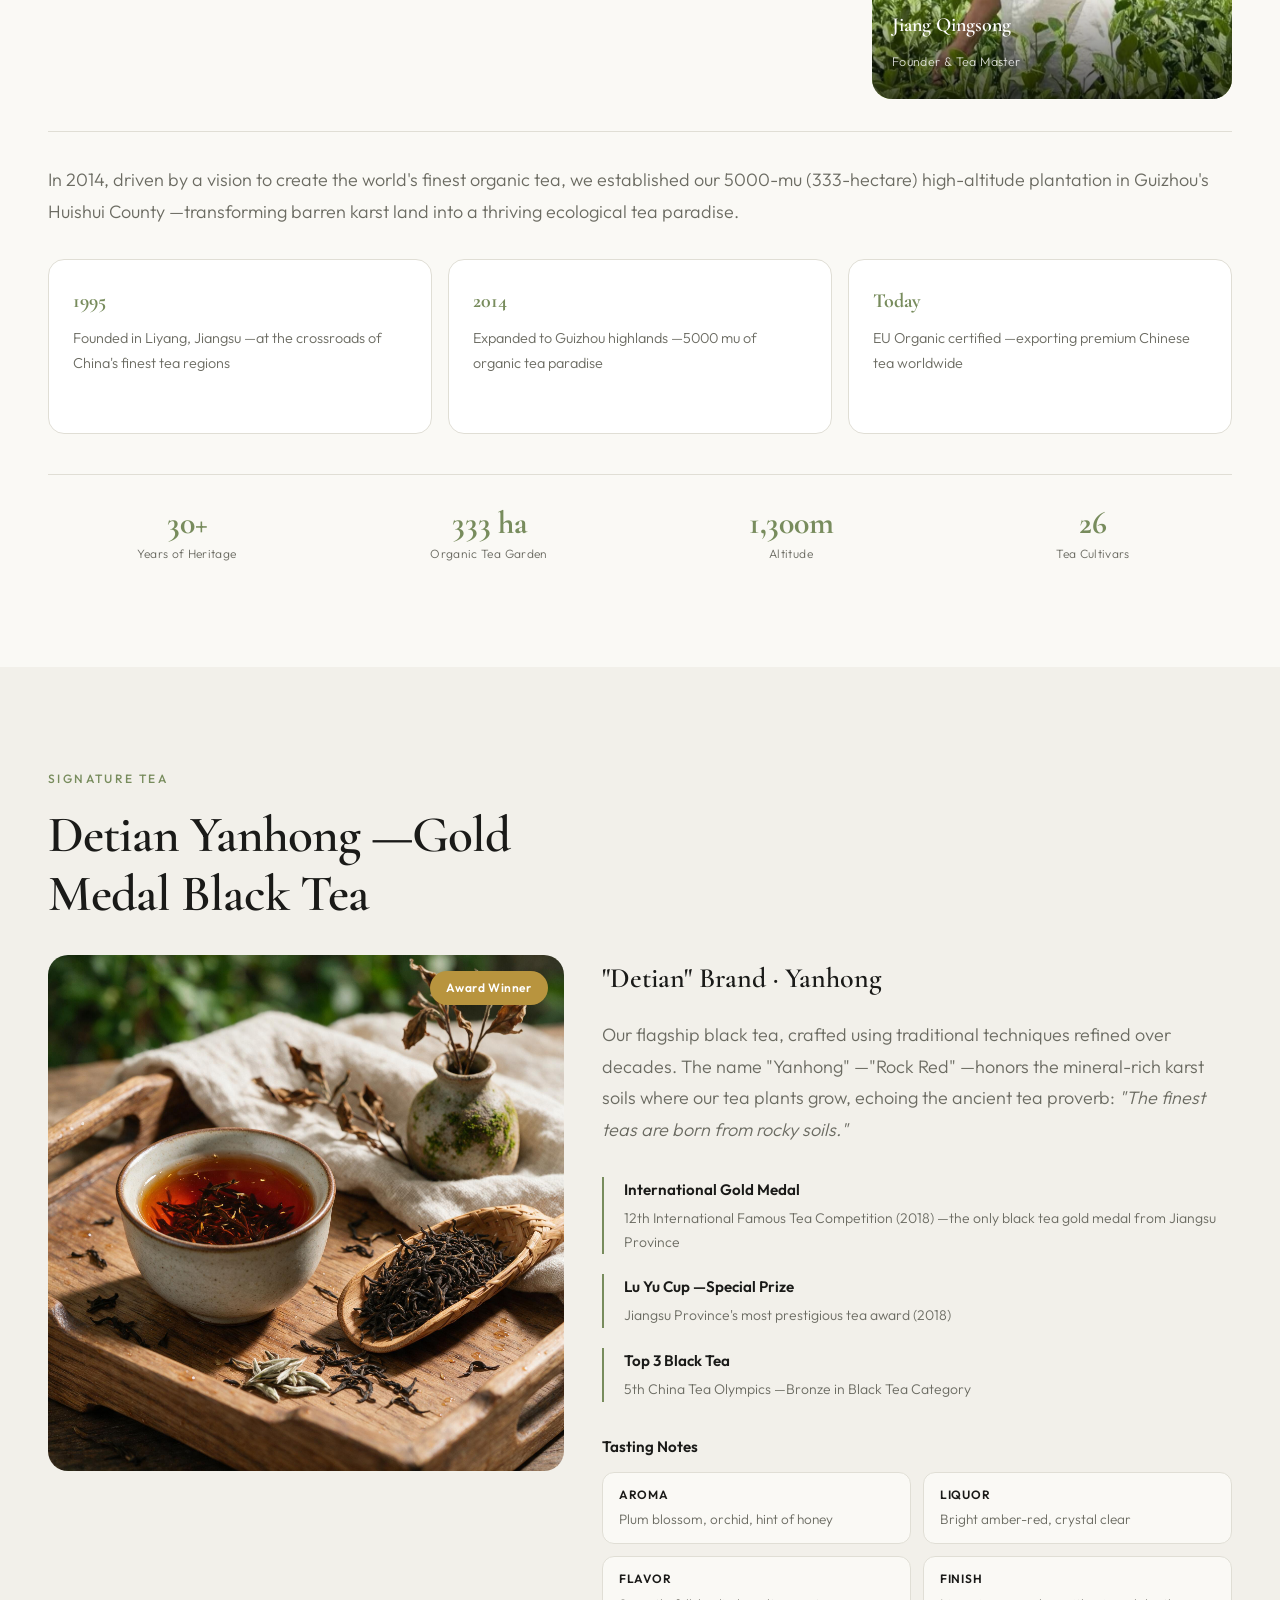
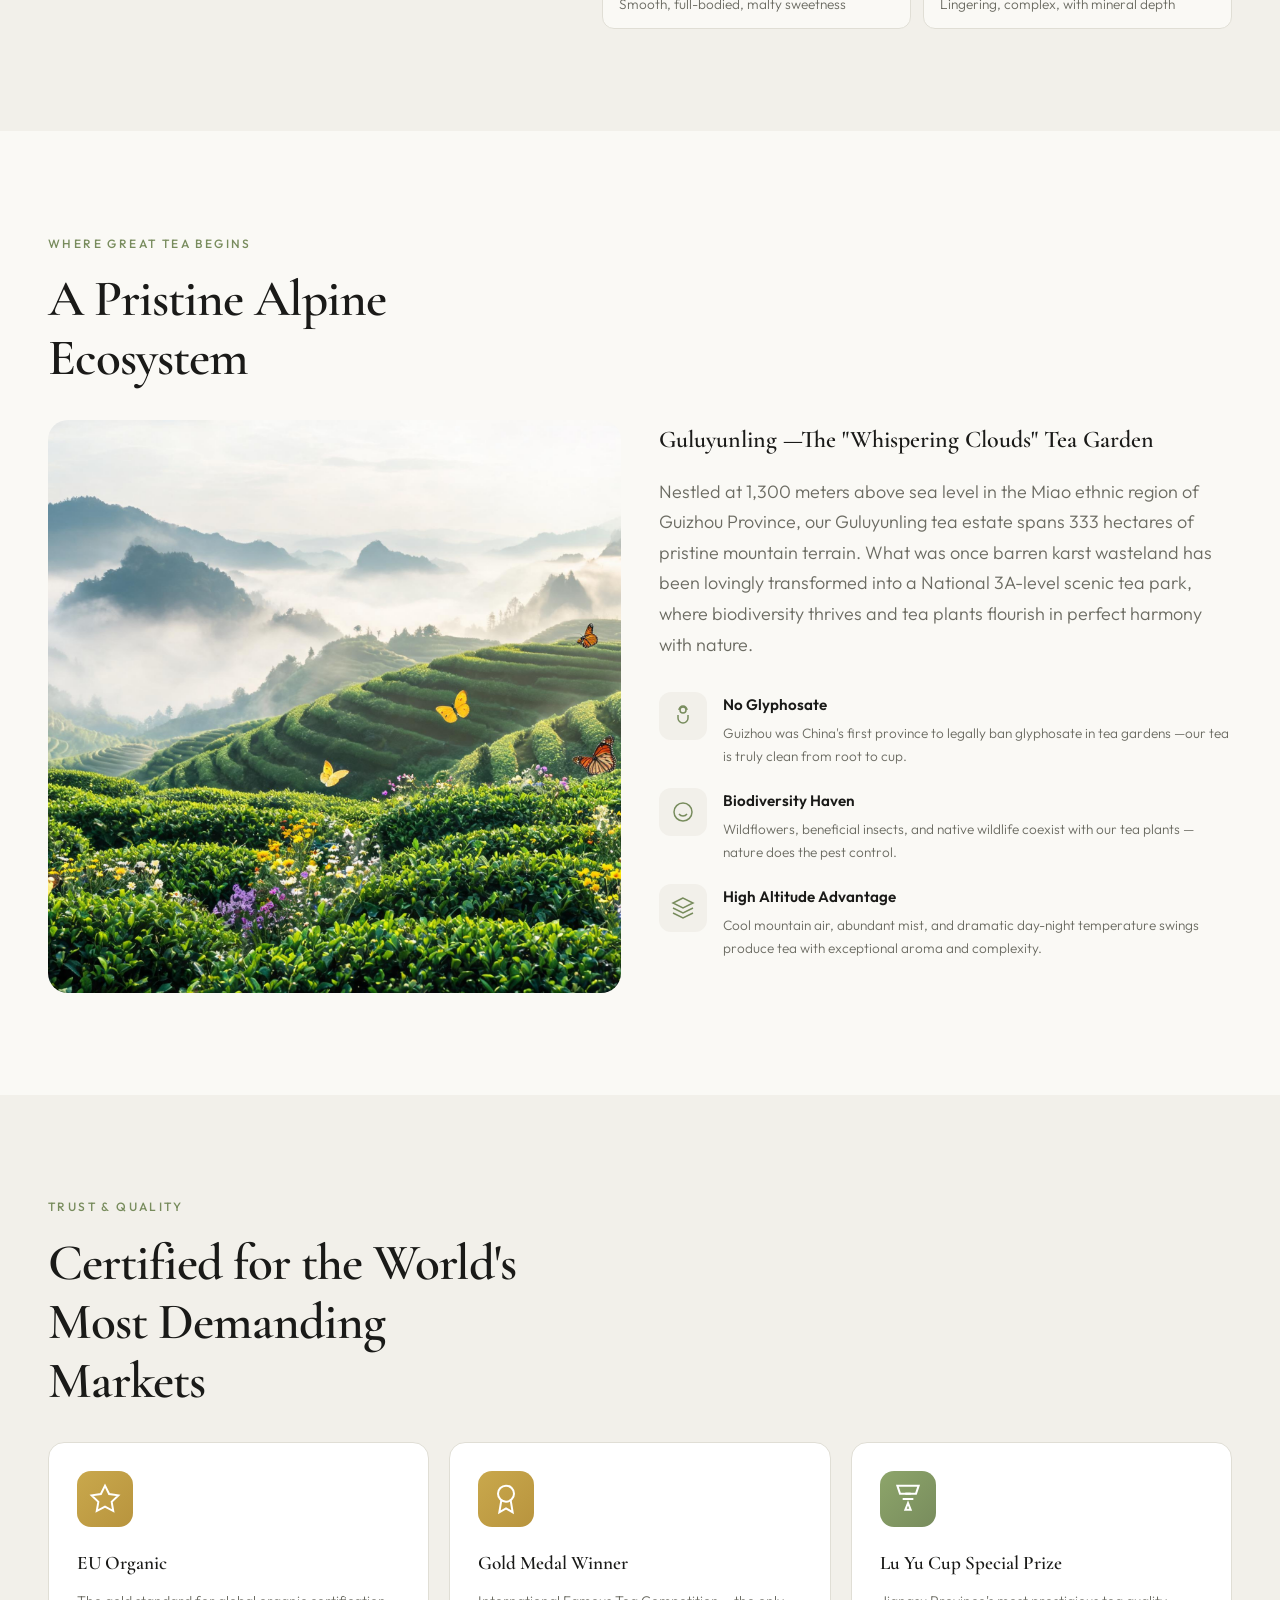
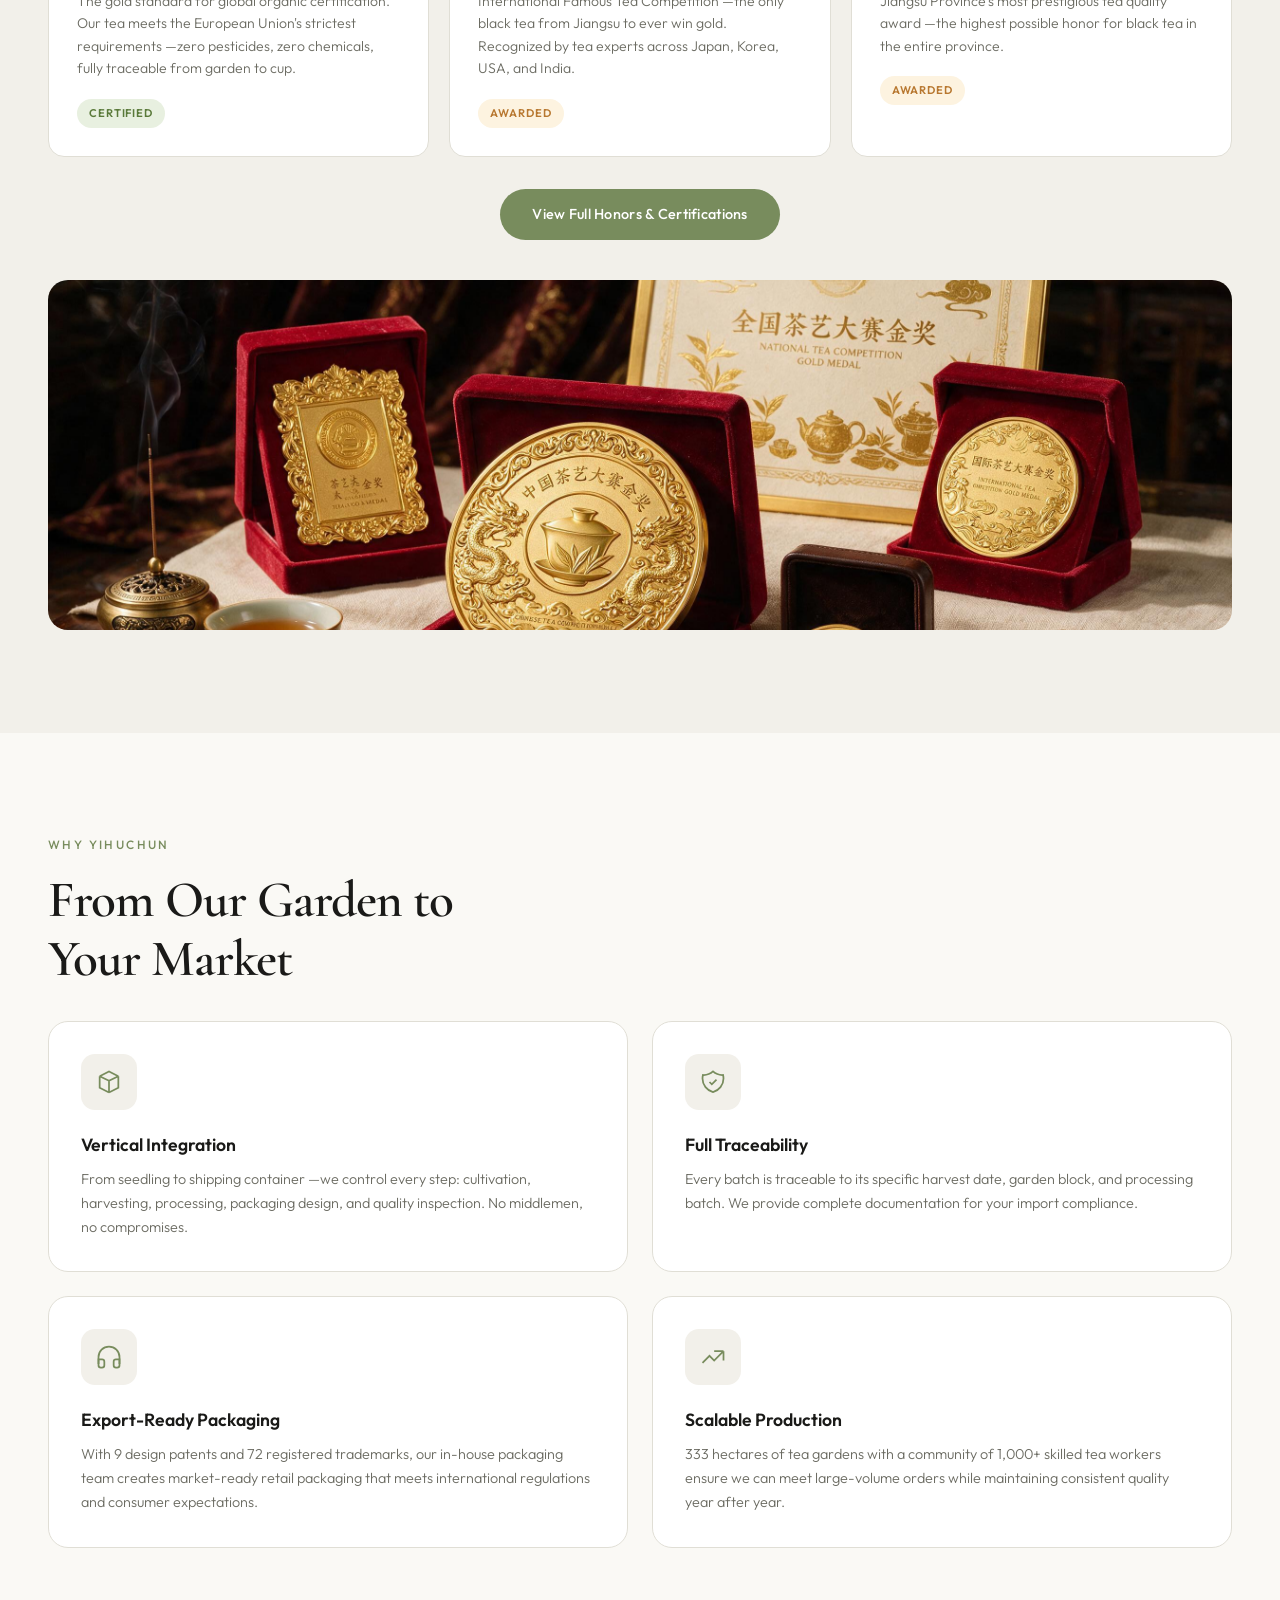
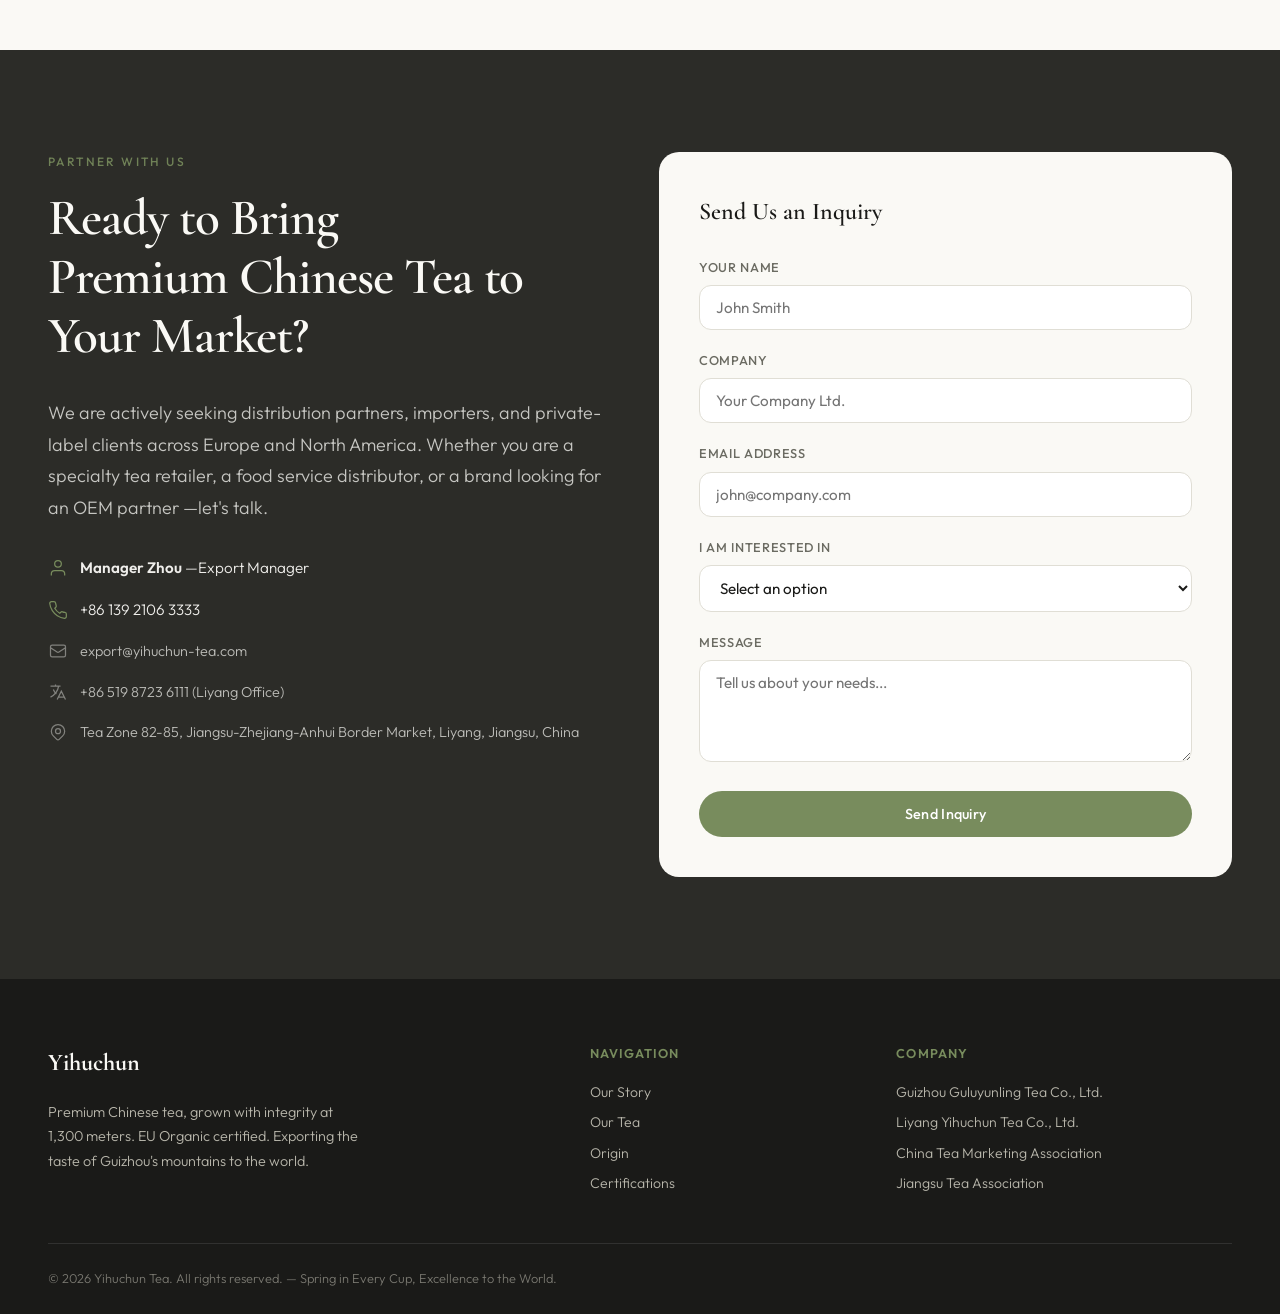
==== commit f3e59ec4: "Fix 24 mojibake characters (em dash + middle dot)" ====
--- a/index.html
+++ b/index.html
@@ -1,383 +1,766 @@
-﻿<!DOCTYPE html>
-<html lang="en">
-<head>
-  <meta charset="UTF-8">
-  <meta name="viewport" content="width=device-width, initial-scale=1.0">
-  <meta name="description" content="Yihuchun Tea 鈥?Premium Chinese organic black tea from high-altitude Guizhou plantations. EU Organic certified. International Gold Medal winner. Exporting excellence to Europe and America.">
-  <title>Yihuchun Tea | Premium Chinese Organic Tea 鈥?EU Certified</title>
-  <link rel="preconnect" href="https://fonts.googleapis.com">
-  <link rel="preconnect" href="https://fonts.gstatic.com" crossorigin>
-  <link href="https://fonts.googleapis.com/css2?family=Cormorant+Garamond:ital,wght@0,400;0,600;0,700;1,400&family=Outfit:wght@300;400;500;600&display=swap" rel="stylesheet"
-  <!-- Fallback: use system fonts while Google Fonts load to prevent FOUT -->
-  <style>
-    @font-face { font-family: 'Cormorant Garamond Fallback'; src: local('Georgia'); ascent-override: 85%; descent-override: 25%; size-adjust: 105%; }
-    @font-face { font-family: 'Outfit Fallback'; src: local('Segoe UI'); size-adjust: 103%; }
-  </style>>
-  <link rel="stylesheet" href="css/styles.css">
-  <link rel="icon" type="image/svg+xml" href="data:image/svg+xml,<svg xmlns='http://www.w3.org/2000/svg' viewBox='0 0 100 100'><text y='.9em' font-size='90'>馃崈</text></svg>">
-</head>
-<body>
-
-  <!-- Navigation -->
-  <nav class="nav" id="nav">
-    <div class="nav-inner">
-      <a href="#" class="nav-logo">Yihuchun</a>
-      <ul class="nav-links">
-        <li><a href="#story">Story</a></li>
-        <li><a href="#product">Tea</a></li>
-        <li><a href="#origin">Origin</a></li>
-        <li><a href="#certifications">Certifications</a></li>
-        <li><a href="honors.html">Honors</a></li>
-        <li><a href="social.html">Social</a></li>
-        <li><a href="#contact" class="nav-cta">Inquire</a></li>
-      </ul>
-      <button class="nav-toggle" id="navToggle" aria-label="Toggle menu">
-        <span></span><span></span><span></span>
-      </button>
-    </div>
-  </nav>
-
-  <!-- Hero Section -->
-  <header class="hero">
-    <div class="hero-bg">
-      <img src="assets/images/hero-tea-plantation.jpg" alt="Guizhou high-altitude tea plantation at sunrise" class="hero-img">
-    </div>
-    <div class="hero-overlay"></div>
-    <div class="hero-content">
-      <p class="hero-tagline">From the Misty Peaks of Guizhou</p>
-      <h1 class="hero-title">Tea That Speaks<br>of Mountains</h1>
-      <p class="hero-subtitle">EU Organic certified black tea, cultivated at 1,300 meters in pristine Chinese highlands. International Gold Medal winner, now ready for the world.</p>
-      <div class="hero-actions">
-        <a href="#contact" class="btn btn-primary">Request Samples</a>
-        <a href="#story" class="btn btn-outline">Discover Our Story</a>
-      </div>
-    </div>
-    <div class="hero-scroll">
-      <span>Scroll</span>
-      <svg width="18" height="28" viewBox="0 0 18 28" fill="none"><rect x="1" y="1" width="16" height="26" rx="8" stroke="currentColor" stroke-width="1.5"/><circle cx="9" cy="9" r="2.5" fill="currentColor" class="scroll-dot"/></svg>
-    </div>
-  </header>
-
-  <!-- Our Story -->
-  <section class="section" id="story">
-    <div class="container">
-      <div class="section-label">Our Legacy</div>
-      <h2 class="section-title">Three Decades of Tea Mastery</h2>
-      <div class="story-grid">
-        <div class="story-text">
-          <p class="story-lead">Since 1995, Yihuchun Tea has grown from a small tea shop in Liyang, Jiangsu Province, into a vertically-integrated tea enterprise spanning cultivation, processing, packaging design, and international trade.</p>
-          <p>Our founder, Master Jiang Qingsong 鈥?recognized as one of China's Tea Masters 鈥?has spent over 30 years perfecting the art of tea-making. A member of the <strong>China Tea Marketing Association</strong> and vice-chair of the <strong>Jiangsu Tea Association</strong>, Jiang brings deep expertise from leaf to cup.</p>
-        </div>
-        <div class="story-visual">
-          <div class="founder-portrait-wrap">
-            <img src="assets/images/founder-portrait.jpg" alt="Jiang Qingsong, Founder of Yihuchun Tea" class="founder-portrait">
-            <div class="founder-caption">
-              <strong>Jiang Qingsong</strong>
-              <span>Founder &amp; Tea Master</span>
-            </div>
-          </div>
-        </div>
-      </div>
-      <div class="story-extended">
-        <div class="story-text-full">
-          <p>In 2014, driven by a vision to create the world's finest organic tea, we established our 5000-mu (333-hectare) high-altitude plantation in Guizhou's Huishui County 鈥?transforming barren karst land into a thriving ecological tea paradise.</p>
-          <div class="story-cards-row">
-            <div class="story-card story-card-1">
-              <div class="story-card-icon">1995</div>
-              <p>Founded in Liyang, Jiangsu 鈥?at the crossroads of China's finest tea regions</p>
-            </div>
-            <div class="story-card story-card-2">
-              <div class="story-card-icon">2014</div>
-              <p>Expanded to Guizhou highlands 鈥?5000 mu of organic tea paradise</p>
-            </div>
-            <div class="story-card story-card-3">
-              <div class="story-card-icon">Today</div>
-              <p>EU Organic certified 鈥?exporting premium Chinese tea worldwide</p>
-            </div>
-          </div>
-          <div class="story-metrics">
-            <div class="metric">
-              <span class="metric-value">30+</span>
-              <span class="metric-label">Years of Heritage</span>
-            </div>
-            <div class="metric">
-              <span class="metric-value">333 ha</span>
-              <span class="metric-label">Organic Tea Garden</span>
-            </div>
-            <div class="metric">
-              <span class="metric-value">1,300m</span>
-              <span class="metric-label">Altitude</span>
-            </div>
-            <div class="metric">
-              <span class="metric-value">26</span>
-              <span class="metric-label">Tea Cultivars</span>
-            </div>
-          </div>
-        </div>
-      </div>
-    </div>
-  </section>
-
-  <!-- Product -->
-  <section class="section section-alt" id="product">
-    <div class="container">
-      <div class="section-label">Signature Tea</div>
-      <h2 class="section-title">Detian Yanhong 鈥?Gold Medal Black Tea</h2>
-      <div class="product-grid">
-        <div class="product-image-wrapper">
-          <img src="assets/images/product-black-tea.jpg" alt="Detian Yanhong premium black tea" class="product-image">
-          <div class="product-badge">Award Winner</div>
-        </div>
-        <div class="product-details">
-          <h3 class="product-name">"Detian" Brand 路 Yanhong</h3>
-          <p class="product-desc">Our flagship black tea, crafted using traditional techniques refined over decades. The name "Yanhong" 鈥?"Rock Red" 鈥?honors the mineral-rich karst soils where our tea plants grow, echoing the ancient tea proverb: <em>"The finest teas are born from rocky soils."</em></p>
-          <div class="product-highlights">
-            <div class="highlight">
-              <h4>International Gold Medal</h4>
-              <p>12th International Famous Tea Competition (2018) 鈥?the only black tea gold medal from Jiangsu Province</p>
-            </div>
-            <div class="highlight">
-              <h4>Lu Yu Cup 鈥?Special Prize</h4>
-              <p>Jiangsu Province's most prestigious tea award (2018)</p>
-            </div>
-            <div class="highlight">
-              <h4>Top 3 Black Tea</h4>
-              <p>5th China Tea Olympics 鈥?Bronze in Black Tea Category</p>
-            </div>
-          </div>
-          <div class="product-tasting">
-            <h4>Tasting Notes</h4>
-            <div class="tasting-grid">
-              <div class="taste"><span>Aroma</span> Plum blossom, orchid, hint of honey</div>
-              <div class="taste"><span>Liquor</span> Bright amber-red, crystal clear</div>
-              <div class="taste"><span>Flavor</span> Smooth, full-bodied, malty sweetness</div>
-              <div class="taste"><span>Finish</span> Lingering, complex, with mineral depth</div>
-            </div>
-          </div>
-        </div>
-      </div>
-    </div>
-  </section>
-
-  <!-- Origin / Ecosystem -->
-  <section class="section" id="origin">
-    <div class="container">
-      <div class="section-label">Where Great Tea Begins</div>
-      <h2 class="section-title">A Pristine Alpine Ecosystem</h2>
-      <div class="origin-grid">
-        <div class="origin-image-wrap">
-          <img src="assets/images/eco-organic-tea.jpg" alt="Organic tea garden ecosystem in Guizhou" class="origin-image">
-        </div>
-        <div class="origin-text">
-          <h3>Guluyunling 鈥?The "Whispering Clouds" Tea Garden</h3>
-          <p>Nestled at 1,300 meters above sea level in the Miao ethnic region of Guizhou Province, our Guluyunling tea estate spans 333 hectares of pristine mountain terrain. What was once barren karst wasteland has been lovingly transformed into a National 3A-level scenic tea park, where biodiversity thrives and tea plants flourish in perfect harmony with nature.</p>
-          <div class="eco-features">
-            <div class="eco-feature">
-              <div class="eco-icon">
-                <svg width="24" height="24" viewBox="0 0 24 24" fill="none" stroke="currentColor" stroke-width="1.5"><path d="M7 11v3a5 5 0 005 5v0a5 5 0 005-5v-3"/><path d="M12 19v0"/><circle cx="12" cy="6" r="3"/><path d="M8 6c0-2.2 1.8-4 4-4s4 1.8 4 4"/></svg>
-              </div>
-              <strong>No Glyphosate</strong>
-              <span>Guizhou was China's first province to legally ban glyphosate in tea gardens 鈥?our tea is truly clean from root to cup.</span>
-            </div>
-            <div class="eco-feature">
-              <div class="eco-icon">
-                <svg width="24" height="24" viewBox="0 0 24 24" fill="none" stroke="currentColor" stroke-width="1.5"><circle cx="12" cy="12" r="9"/><path d="M8 14s1.5 2 4 2 4-2 4-2"/><path d="M9 9h.01"/><path d="M15 9h.01"/></svg>
-              </div>
-              <strong>Biodiversity Haven</strong>
-              <span>Wildflowers, beneficial insects, and native wildlife coexist with our tea plants 鈥?nature does the pest control.</span>
-            </div>
-            <div class="eco-feature">
-              <div class="eco-icon">
-                <svg width="24" height="24" viewBox="0 0 24 24" fill="none" stroke="currentColor" stroke-width="1.5"><path d="M12 2L2 7l10 5 10-5-10-5z"/><path d="M2 17l10 5 10-5"/><path d="M2 12l10 5 10-5"/></svg>
-              </div>
-              <strong>High Altitude Advantage</strong>
-              <span>Cool mountain air, abundant mist, and dramatic day-night temperature swings produce tea with exceptional aroma and complexity.</span>
-            </div>
-          </div>
-        </div>
-      </div>
-    </div>
-  </section>
-
-  <!-- Certifications -->
-  <section class="section section-alt" id="certifications">
-    <div class="container">
-      <div class="section-label">Trust & Quality</div>
-      <h2 class="section-title">Certified for the World's Most Demanding Markets</h2>
-      <div class="cert-preview">
-        <div class="cert-preview-card cert-preview-gold">
-          <div class="cert-preview-badge">
-            <svg width="32" height="32" viewBox="0 0 24 24" fill="none" stroke="currentColor" stroke-width="1.5"><path d="M12 2l3.09 6.26L22 9.27l-5 4.87 1.18 6.88L12 17.77l-6.18 3.25L7 14.14 2 9.27l6.91-1.01L12 2z"/></svg>
-          </div>
-          <h3>EU Organic</h3>
-          <p>The gold standard for global organic certification. Our tea meets the European Union's strictest requirements 鈥?zero pesticides, zero chemicals, fully traceable from garden to cup.</p>
-          <span class="cert-status certified">Certified</span>
-        </div>
-        <div class="cert-preview-card cert-preview-gold">
-          <div class="cert-preview-badge">
-            <svg width="32" height="32" viewBox="0 0 24 24" fill="none" stroke="currentColor" stroke-width="1.5"><circle cx="12" cy="8" r="6"/><path d="M15.477 12.89L17 22l-5-3-5 3 1.523-9.11"/></svg>
-          </div>
-          <h3>Gold Medal Winner</h3>
-          <p>International Famous Tea Competition 鈥?the only black tea from Jiangsu to ever win gold. Recognized by tea experts across Japan, Korea, USA, and India.</p>
-          <span class="cert-status awarded">Awarded</span>
-        </div>
-        <div class="cert-preview-card cert-preview-jade">
-          <div class="cert-preview-badge">
-            <svg width="32" height="32" viewBox="0 0 24 24" fill="none" stroke="currentColor" stroke-width="1.5"><path d="M12 15l-2 5h4l-2-5z"/><path d="M8 12h8"/><path d="M10 8h4"/><path d="M20 2H4l2 6h12l2-6z"/></svg>
-          </div>
-          <h3>Lu Yu Cup Special Prize</h3>
-          <p>Jiangsu Province's most prestigious tea quality award 鈥?the highest possible honor for black tea in the entire province.</p>
-          <span class="cert-status awarded">Awarded</span>
-        </div>
-      </div>
-      <div class="cert-cta">
-        <a href="honors.html" class="btn btn-primary">View Full Honors & Certifications</a>
-      </div>
-      <div class="cert-gallery-preview">
-        <img src="assets/images/certification-awards.jpg" alt="Yihuchun Tea certifications and awards" class="cert-gallery-img">
-      </div>
-    </div>
-  </section>
-
-  <!-- Why Choose Us -->
-  <section class="section" id="why-us">
-    <div class="container">
-      <div class="section-label">Why Yihuchun</div>
-      <h2 class="section-title">From Our Garden to Your Market</h2>
-      <div class="advantages-grid">
-        <div class="advantage">
-          <div class="advantage-icon">
-            <svg width="28" height="28" viewBox="0 0 24 24" fill="none" stroke="currentColor" stroke-width="1.5"><path d="M20 7l-8-4-8 4m16 0l-8 4m8-4v10l-8 4m0-10L4 7m8 4v10M4 7v10l8 4"/></svg>
-          </div>
-          <h3>Vertical Integration</h3>
-          <p>From seedling to shipping container 鈥?we control every step: cultivation, harvesting, processing, packaging design, and quality inspection. No middlemen, no compromises.</p>
-        </div>
-        <div class="advantage">
-          <div class="advantage-icon">
-            <svg width="28" height="28" viewBox="0 0 24 24" fill="none" stroke="currentColor" stroke-width="1.5"><path d="M9 12l2 2 4-4m5.618-4.016A11.955 11.955 0 0112 2.944a11.955 11.955 0 01-8.618 3.04A12.02 12.02 0 003 9c0 5.591 3.824 10.29 9 11.622 5.176-1.332 9-6.03 9-11.622 0-1.042-.133-2.052-.382-3.016z"/></svg>
-          </div>
-          <h3>Full Traceability</h3>
-          <p>Every batch is traceable to its specific harvest date, garden block, and processing batch. We provide complete documentation for your import compliance.</p>
-        </div>
-        <div class="advantage">
-          <div class="advantage-icon">
-            <svg width="28" height="28" viewBox="0 0 24 24" fill="none" stroke="currentColor" stroke-width="1.5"><path d="M3 18v-6a9 9 0 0118 0v6"/><path d="M21 19a2 2 0 01-2 2h-1a2 2 0 01-2-2v-3a2 2 0 012-2h3zM3 19a2 2 0 002 2h1a2 2 0 002-2v-3a2 2 0 00-2-2H3z"/></svg>
-          </div>
-          <h3>Export-Ready Packaging</h3>
-          <p>With 9 design patents and 72 registered trademarks, our in-house packaging team creates market-ready retail packaging that meets international regulations and consumer expectations.</p>
-        </div>
-        <div class="advantage">
-          <div class="advantage-icon">
-            <svg width="28" height="28" viewBox="0 0 24 24" fill="none" stroke="currentColor" stroke-width="1.5"><path d="M13 7h8m0 0v8m0-8l-8 8-4-4-6 6"/></svg>
-          </div>
-          <h3>Scalable Production</h3>
-          <p>333 hectares of tea gardens with a community of 1,000+ skilled tea workers ensure we can meet large-volume orders while maintaining consistent quality year after year.</p>
-        </div>
-      </div>
-    </div>
-  </section>
-
-  <!-- Contact / CTA -->
-  <section class="section section-dark" id="contact">
-    <div class="container">
-      <div class="contact-grid">
-        <div class="contact-text">
-          <div class="section-label light">Partner With Us</div>
-          <h2 class="section-title light">Ready to Bring Premium Chinese Tea to Your Market?</h2>
-          <p class="contact-desc">We are actively seeking distribution partners, importers, and private-label clients across Europe and North America. Whether you are a specialty tea retailer, a food service distributor, or a brand looking for an OEM partner 鈥?let's talk.</p>
-          <div class="contact-info-list">
-            <div class="contact-info-item contact-person">
-              <svg width="20" height="20" viewBox="0 0 24 24" fill="none" stroke="currentColor" stroke-width="1.5"><path d="M20 21v-2a4 4 0 00-4-4H8a4 4 0 00-4 4v2"/><circle cx="12" cy="7" r="4"/></svg>
-              <span><strong>Manager Zhou</strong> 鈥?Export Manager</span>
-            </div>
-            <div class="contact-info-item contact-person">
-              <svg width="20" height="20" viewBox="0 0 24 24" fill="none" stroke="currentColor" stroke-width="1.5"><path d="M22 16.92v3a2 2 0 01-2.18 2 19.79 19.79 0 01-8.63-3.07 19.5 19.5 0 01-6-6 19.79 19.79 0 01-3.07-8.67A2 2 0 014.11 2h3a2 2 0 012 1.72 12.84 12.84 0 00.7 2.81 2 2 0 01-.45 2.11L8.09 9.91a16 16 0 006 6l1.27-1.27a2 2 0 012.11-.45 12.84 12.84 0 002.81.7A2 2 0 0122 16.92z"/></svg>
-              <span>+86 139 2106 3333</span>
-            </div>
-            <div class="contact-info-item">
-              <svg width="20" height="20" viewBox="0 0 24 24" fill="none" stroke="currentColor" stroke-width="1.5"><path d="M3 8l7.89 5.26a2 2 0 002.22 0L21 8M5 19h14a2 2 0 002-2V7a2 2 0 00-2-2H5a2 2 0 00-2 2v10a2 2 0 002 2z"/></svg>
-              <span>export@yihuchun-tea.com</span>
-            </div>
-            <div class="contact-info-item">
-              <svg width="20" height="20" viewBox="0 0 24 24" fill="none" stroke="currentColor" stroke-width="1.5"><path d="M3 5h12M9 3v2m1.048 9.5A18.022 18.022 0 016.412 9m6.088 9h7M11 21l5-10 5 10M12.751 5C11.783 10.77 8.07 15.61 3 18.129"/></svg>
-              <span>+86 519 8723 6111 (Liyang Office)</span>
-            </div>
-            <div class="contact-info-item">
-              <svg width="20" height="20" viewBox="0 0 24 24" fill="none" stroke="currentColor" stroke-width="1.5"><path d="M17.657 16.657L13.414 20.9a1.998 1.998 0 01-2.827 0l-4.244-4.243a8 8 0 1111.314 0z"/><path d="M15 11a3 3 0 11-6 0 3 3 0 016 0z"/></svg>
-              <span>Tea Zone 82-85, Jiangsu-Zhejiang-Anhui Border Market, Liyang, Jiangsu, China</span>
-            </div>
-          </div>
-        </div>
-        <div class="contact-form-wrap">
-          <form class="contact-form" id="contactForm">
-            <h3>Send Us an Inquiry</h3>
-            <div class="form-group">
-              <label for="name">Your Name</label>
-              <input type="text" id="name" name="name" placeholder="John Smith" required>
-            </div>
-            <div class="form-group">
-              <label for="company">Company</label>
-              <input type="text" id="company" name="company" placeholder="Your Company Ltd.">
-            </div>
-            <div class="form-group">
-              <label for="email">Email Address</label>
-              <input type="email" id="email" name="email" placeholder="john@company.com" required>
-            </div>
-            <div class="form-group">
-              <label for="interest">I am interested in</label>
-              <select id="interest" name="interest">
-                <option value="">Select an option</option>
-                <option value="distribution">Distribution Partnership</option>
-                <option value="import">Direct Import / Wholesale</option>
-                <option value="oem">Private Label / OEM</option>
-                <option value="samples">Product Samples</option>
-                <option value="other">Other</option>
-              </select>
-            </div>
-            <div class="form-group">
-              <label for="message">Message</label>
-              <textarea id="message" name="message" rows="4" placeholder="Tell us about your needs..."></textarea>
-            </div>
-            <button type="submit" class="btn btn-primary btn-full">Send Inquiry</button>
-          </form>
-        </div>
-      </div>
-    </div>
-  </section>
-
-  <!-- Footer -->
-  <footer class="footer">
-    <div class="container">
-      <div class="footer-grid">
-        <div class="footer-brand">
-          <a href="#" class="footer-logo">Yihuchun</a>
-          <p>Premium Chinese tea, grown with integrity at 1,300 meters. EU Organic certified. Exporting the taste of Guizhou's mountains to the world.</p>
-        </div>
-        <div class="footer-links">
-          <h4>Navigation</h4>
-          <ul>
-            <li><a href="#story">Our Story</a></li>
-            <li><a href="#product">Our Tea</a></li>
-            <li><a href="#origin">Origin</a></li>
-            <li><a href="#certifications">Certifications</a></li>
-          </ul>
-        </div>
-        <div class="footer-links">
-          <h4>Company</h4>
-          <ul>
-            <li>Guizhou Guluyunling Tea Co., Ltd.</li>
-            <li>Liyang Yihuchun Tea Co., Ltd.</li>
-            <li>China Tea Marketing Association</li>
-            <li>Jiangsu Tea Association</li>
-          </ul>
-        </div>
-      </div>
-      <div class="footer-bottom">
-        <p>&copy; <span id="copyrightYear">2026</span> Yihuchun Tea. All rights reserved. &mdash; Spring in Every Cup, Excellence to the World.</p>
-      </div>
-    </div>
-  </footer>
-
-  <script src="js/main.js"></script>
-</body>
-</html>
+﻿<!DOCTYPE html>
+
+<html lang="en">
+
+<head>
+
+  <meta charset="UTF-8">
+
+  <meta name="viewport" content="width=device-width, initial-scale=1.0">
+
+  <meta name="description" content="Yihuchun Tea —Premium Chinese organic black tea from high-altitude Guizhou plantations. EU Organic certified. International Gold Medal winner. Exporting excellence to Europe and America.">
+
+  <title>Yihuchun Tea | Premium Chinese Organic Tea —EU Certified</title>
+
+  <link rel="preconnect" href="https://fonts.googleapis.com">
+
+  <link rel="preconnect" href="https://fonts.gstatic.com" crossorigin>
+
+  <link href="https://fonts.googleapis.com/css2?family=Cormorant+Garamond:ital,wght@0,400;0,600;0,700;1,400&family=Outfit:wght@300;400;500;600&display=swap" rel="stylesheet"
+
+  <!-- Fallback: use system fonts while Google Fonts load to prevent FOUT -->
+
+  <style>
+
+    @font-face { font-family: 'Cormorant Garamond Fallback'; src: local('Georgia'); ascent-override: 85%; descent-override: 25%; size-adjust: 105%; }
+
+    @font-face { font-family: 'Outfit Fallback'; src: local('Segoe UI'); size-adjust: 103%; }
+
+  </style>>
+
+  <link rel="stylesheet" href="css/styles.css">
+
+  <link rel="icon" type="image/svg+xml" href="data:image/svg+xml,<svg xmlns='http://www.w3.org/2000/svg' viewBox='0 0 100 100'><text y='.9em' font-size='90'>馃崈</text></svg>">
+
+</head>
+
+<body>
+
+
+
+  <!-- Navigation -->
+
+  <nav class="nav" id="nav">
+
+    <div class="nav-inner">
+
+      <a href="#" class="nav-logo">Yihuchun</a>
+
+      <ul class="nav-links">
+
+        <li><a href="#story">Story</a></li>
+
+        <li><a href="#product">Tea</a></li>
+
+        <li><a href="#origin">Origin</a></li>
+
+        <li><a href="#certifications">Certifications</a></li>
+
+        <li><a href="honors.html">Honors</a></li>
+
+        <li><a href="social.html">Social</a></li>
+
+        <li><a href="#contact" class="nav-cta">Inquire</a></li>
+
+      </ul>
+
+      <button class="nav-toggle" id="navToggle" aria-label="Toggle menu">
+
+        <span></span><span></span><span></span>
+
+      </button>
+
+    </div>
+
+  </nav>
+
+
+
+  <!-- Hero Section -->
+
+  <header class="hero">
+
+    <div class="hero-bg">
+
+      <img src="assets/images/hero-tea-plantation.jpg" alt="Guizhou high-altitude tea plantation at sunrise" class="hero-img">
+
+    </div>
+
+    <div class="hero-overlay"></div>
+
+    <div class="hero-content">
+
+      <p class="hero-tagline">From the Misty Peaks of Guizhou</p>
+
+      <h1 class="hero-title">Tea That Speaks<br>of Mountains</h1>
+
+      <p class="hero-subtitle">EU Organic certified black tea, cultivated at 1,300 meters in pristine Chinese highlands. International Gold Medal winner, now ready for the world.</p>
+
+      <div class="hero-actions">
+
+        <a href="#contact" class="btn btn-primary">Request Samples</a>
+
+        <a href="#story" class="btn btn-outline">Discover Our Story</a>
+
+      </div>
+
+    </div>
+
+    <div class="hero-scroll">
+
+      <span>Scroll</span>
+
+      <svg width="18" height="28" viewBox="0 0 18 28" fill="none"><rect x="1" y="1" width="16" height="26" rx="8" stroke="currentColor" stroke-width="1.5"/><circle cx="9" cy="9" r="2.5" fill="currentColor" class="scroll-dot"/></svg>
+
+    </div>
+
+  </header>
+
+
+
+  <!-- Our Story -->
+
+  <section class="section" id="story">
+
+    <div class="container">
+
+      <div class="section-label">Our Legacy</div>
+
+      <h2 class="section-title">Three Decades of Tea Mastery</h2>
+
+      <div class="story-grid">
+
+        <div class="story-text">
+
+          <p class="story-lead">Since 1995, Yihuchun Tea has grown from a small tea shop in Liyang, Jiangsu Province, into a vertically-integrated tea enterprise spanning cultivation, processing, packaging design, and international trade.</p>
+
+          <p>Our founder, Master Jiang Qingsong —recognized as one of China's Tea Masters —has spent over 30 years perfecting the art of tea-making. A member of the <strong>China Tea Marketing Association</strong> and vice-chair of the <strong>Jiangsu Tea Association</strong>, Jiang brings deep expertise from leaf to cup.</p>
+
+        </div>
+
+        <div class="story-visual">
+
+          <div class="founder-portrait-wrap">
+
+            <img src="assets/images/founder-portrait.jpg" alt="Jiang Qingsong, Founder of Yihuchun Tea" class="founder-portrait">
+
+            <div class="founder-caption">
+
+              <strong>Jiang Qingsong</strong>
+
+              <span>Founder &amp; Tea Master</span>
+
+            </div>
+
+          </div>
+
+        </div>
+
+      </div>
+
+      <div class="story-extended">
+
+        <div class="story-text-full">
+
+          <p>In 2014, driven by a vision to create the world's finest organic tea, we established our 5000-mu (333-hectare) high-altitude plantation in Guizhou's Huishui County —transforming barren karst land into a thriving ecological tea paradise.</p>
+
+          <div class="story-cards-row">
+
+            <div class="story-card story-card-1">
+
+              <div class="story-card-icon">1995</div>
+
+              <p>Founded in Liyang, Jiangsu —at the crossroads of China's finest tea regions</p>
+
+            </div>
+
+            <div class="story-card story-card-2">
+
+              <div class="story-card-icon">2014</div>
+
+              <p>Expanded to Guizhou highlands —5000 mu of organic tea paradise</p>
+
+            </div>
+
+            <div class="story-card story-card-3">
+
+              <div class="story-card-icon">Today</div>
+
+              <p>EU Organic certified —exporting premium Chinese tea worldwide</p>
+
+            </div>
+
+          </div>
+
+          <div class="story-metrics">
+
+            <div class="metric">
+
+              <span class="metric-value">30+</span>
+
+              <span class="metric-label">Years of Heritage</span>
+
+            </div>
+
+            <div class="metric">
+
+              <span class="metric-value">333 ha</span>
+
+              <span class="metric-label">Organic Tea Garden</span>
+
+            </div>
+
+            <div class="metric">
+
+              <span class="metric-value">1,300m</span>
+
+              <span class="metric-label">Altitude</span>
+
+            </div>
+
+            <div class="metric">
+
+              <span class="metric-value">26</span>
+
+              <span class="metric-label">Tea Cultivars</span>
+
+            </div>
+
+          </div>
+
+        </div>
+
+      </div>
+
+    </div>
+
+  </section>
+
+
+
+  <!-- Product -->
+
+  <section class="section section-alt" id="product">
+
+    <div class="container">
+
+      <div class="section-label">Signature Tea</div>
+
+      <h2 class="section-title">Detian Yanhong —Gold Medal Black Tea</h2>
+
+      <div class="product-grid">
+
+        <div class="product-image-wrapper">
+
+          <img src="assets/images/product-black-tea.jpg" alt="Detian Yanhong premium black tea" class="product-image">
+
+          <div class="product-badge">Award Winner</div>
+
+        </div>
+
+        <div class="product-details">
+
+          <h3 class="product-name">"Detian" Brand · Yanhong</h3>
+
+          <p class="product-desc">Our flagship black tea, crafted using traditional techniques refined over decades. The name "Yanhong" —"Rock Red" —honors the mineral-rich karst soils where our tea plants grow, echoing the ancient tea proverb: <em>"The finest teas are born from rocky soils."</em></p>
+
+          <div class="product-highlights">
+
+            <div class="highlight">
+
+              <h4>International Gold Medal</h4>
+
+              <p>12th International Famous Tea Competition (2018) —the only black tea gold medal from Jiangsu Province</p>
+
+            </div>
+
+            <div class="highlight">
+
+              <h4>Lu Yu Cup —Special Prize</h4>
+
+              <p>Jiangsu Province's most prestigious tea award (2018)</p>
+
+            </div>
+
+            <div class="highlight">
+
+              <h4>Top 3 Black Tea</h4>
+
+              <p>5th China Tea Olympics —Bronze in Black Tea Category</p>
+
+            </div>
+
+          </div>
+
+          <div class="product-tasting">
+
+            <h4>Tasting Notes</h4>
+
+            <div class="tasting-grid">
+
+              <div class="taste"><span>Aroma</span> Plum blossom, orchid, hint of honey</div>
+
+              <div class="taste"><span>Liquor</span> Bright amber-red, crystal clear</div>
+
+              <div class="taste"><span>Flavor</span> Smooth, full-bodied, malty sweetness</div>
+
+              <div class="taste"><span>Finish</span> Lingering, complex, with mineral depth</div>
+
+            </div>
+
+          </div>
+
+        </div>
+
+      </div>
+
+    </div>
+
+  </section>
+
+
+
+  <!-- Origin / Ecosystem -->
+
+  <section class="section" id="origin">
+
+    <div class="container">
+
+      <div class="section-label">Where Great Tea Begins</div>
+
+      <h2 class="section-title">A Pristine Alpine Ecosystem</h2>
+
+      <div class="origin-grid">
+
+        <div class="origin-image-wrap">
+
+          <img src="assets/images/eco-organic-tea.jpg" alt="Organic tea garden ecosystem in Guizhou" class="origin-image">
+
+        </div>
+
+        <div class="origin-text">
+
+          <h3>Guluyunling —The "Whispering Clouds" Tea Garden</h3>
+
+          <p>Nestled at 1,300 meters above sea level in the Miao ethnic region of Guizhou Province, our Guluyunling tea estate spans 333 hectares of pristine mountain terrain. What was once barren karst wasteland has been lovingly transformed into a National 3A-level scenic tea park, where biodiversity thrives and tea plants flourish in perfect harmony with nature.</p>
+
+          <div class="eco-features">
+
+            <div class="eco-feature">
+
+              <div class="eco-icon">
+
+                <svg width="24" height="24" viewBox="0 0 24 24" fill="none" stroke="currentColor" stroke-width="1.5"><path d="M7 11v3a5 5 0 005 5v0a5 5 0 005-5v-3"/><path d="M12 19v0"/><circle cx="12" cy="6" r="3"/><path d="M8 6c0-2.2 1.8-4 4-4s4 1.8 4 4"/></svg>
+
+              </div>
+
+              <strong>No Glyphosate</strong>
+
+              <span>Guizhou was China's first province to legally ban glyphosate in tea gardens —our tea is truly clean from root to cup.</span>
+
+            </div>
+
+            <div class="eco-feature">
+
+              <div class="eco-icon">
+
+                <svg width="24" height="24" viewBox="0 0 24 24" fill="none" stroke="currentColor" stroke-width="1.5"><circle cx="12" cy="12" r="9"/><path d="M8 14s1.5 2 4 2 4-2 4-2"/><path d="M9 9h.01"/><path d="M15 9h.01"/></svg>
+
+              </div>
+
+              <strong>Biodiversity Haven</strong>
+
+              <span>Wildflowers, beneficial insects, and native wildlife coexist with our tea plants —nature does the pest control.</span>
+
+            </div>
+
+            <div class="eco-feature">
+
+              <div class="eco-icon">
+
+                <svg width="24" height="24" viewBox="0 0 24 24" fill="none" stroke="currentColor" stroke-width="1.5"><path d="M12 2L2 7l10 5 10-5-10-5z"/><path d="M2 17l10 5 10-5"/><path d="M2 12l10 5 10-5"/></svg>
+
+              </div>
+
+              <strong>High Altitude Advantage</strong>
+
+              <span>Cool mountain air, abundant mist, and dramatic day-night temperature swings produce tea with exceptional aroma and complexity.</span>
+
+            </div>
+
+          </div>
+
+        </div>
+
+      </div>
+
+    </div>
+
+  </section>
+
+
+
+  <!-- Certifications -->
+
+  <section class="section section-alt" id="certifications">
+
+    <div class="container">
+
+      <div class="section-label">Trust & Quality</div>
+
+      <h2 class="section-title">Certified for the World's Most Demanding Markets</h2>
+
+      <div class="cert-preview">
+
+        <div class="cert-preview-card cert-preview-gold">
+
+          <div class="cert-preview-badge">
+
+            <svg width="32" height="32" viewBox="0 0 24 24" fill="none" stroke="currentColor" stroke-width="1.5"><path d="M12 2l3.09 6.26L22 9.27l-5 4.87 1.18 6.88L12 17.77l-6.18 3.25L7 14.14 2 9.27l6.91-1.01L12 2z"/></svg>
+
+          </div>
+
+          <h3>EU Organic</h3>
+
+          <p>The gold standard for global organic certification. Our tea meets the European Union's strictest requirements —zero pesticides, zero chemicals, fully traceable from garden to cup.</p>
+
+          <span class="cert-status certified">Certified</span>
+
+        </div>
+
+        <div class="cert-preview-card cert-preview-gold">
+
+          <div class="cert-preview-badge">
+
+            <svg width="32" height="32" viewBox="0 0 24 24" fill="none" stroke="currentColor" stroke-width="1.5"><circle cx="12" cy="8" r="6"/><path d="M15.477 12.89L17 22l-5-3-5 3 1.523-9.11"/></svg>
+
+          </div>
+
+          <h3>Gold Medal Winner</h3>
+
+          <p>International Famous Tea Competition —the only black tea from Jiangsu to ever win gold. Recognized by tea experts across Japan, Korea, USA, and India.</p>
+
+          <span class="cert-status awarded">Awarded</span>
+
+        </div>
+
+        <div class="cert-preview-card cert-preview-jade">
+
+          <div class="cert-preview-badge">
+
+            <svg width="32" height="32" viewBox="0 0 24 24" fill="none" stroke="currentColor" stroke-width="1.5"><path d="M12 15l-2 5h4l-2-5z"/><path d="M8 12h8"/><path d="M10 8h4"/><path d="M20 2H4l2 6h12l2-6z"/></svg>
+
+          </div>
+
+          <h3>Lu Yu Cup Special Prize</h3>
+
+          <p>Jiangsu Province's most prestigious tea quality award —the highest possible honor for black tea in the entire province.</p>
+
+          <span class="cert-status awarded">Awarded</span>
+
+        </div>
+
+      </div>
+
+      <div class="cert-cta">
+
+        <a href="honors.html" class="btn btn-primary">View Full Honors & Certifications</a>
+
+      </div>
+
+      <div class="cert-gallery-preview">
+
+        <img src="assets/images/certification-awards.jpg" alt="Yihuchun Tea certifications and awards" class="cert-gallery-img">
+
+      </div>
+
+    </div>
+
+  </section>
+
+
+
+  <!-- Why Choose Us -->
+
+  <section class="section" id="why-us">
+
+    <div class="container">
+
+      <div class="section-label">Why Yihuchun</div>
+
+      <h2 class="section-title">From Our Garden to Your Market</h2>
+
+      <div class="advantages-grid">
+
+        <div class="advantage">
+
+          <div class="advantage-icon">
+
+            <svg width="28" height="28" viewBox="0 0 24 24" fill="none" stroke="currentColor" stroke-width="1.5"><path d="M20 7l-8-4-8 4m16 0l-8 4m8-4v10l-8 4m0-10L4 7m8 4v10M4 7v10l8 4"/></svg>
+
+          </div>
+
+          <h3>Vertical Integration</h3>
+
+          <p>From seedling to shipping container —we control every step: cultivation, harvesting, processing, packaging design, and quality inspection. No middlemen, no compromises.</p>
+
+        </div>
+
+        <div class="advantage">
+
+          <div class="advantage-icon">
+
+            <svg width="28" height="28" viewBox="0 0 24 24" fill="none" stroke="currentColor" stroke-width="1.5"><path d="M9 12l2 2 4-4m5.618-4.016A11.955 11.955 0 0112 2.944a11.955 11.955 0 01-8.618 3.04A12.02 12.02 0 003 9c0 5.591 3.824 10.29 9 11.622 5.176-1.332 9-6.03 9-11.622 0-1.042-.133-2.052-.382-3.016z"/></svg>
+
+          </div>
+
+          <h3>Full Traceability</h3>
+
+          <p>Every batch is traceable to its specific harvest date, garden block, and processing batch. We provide complete documentation for your import compliance.</p>
+
+        </div>
+
+        <div class="advantage">
+
+          <div class="advantage-icon">
+
+            <svg width="28" height="28" viewBox="0 0 24 24" fill="none" stroke="currentColor" stroke-width="1.5"><path d="M3 18v-6a9 9 0 0118 0v6"/><path d="M21 19a2 2 0 01-2 2h-1a2 2 0 01-2-2v-3a2 2 0 012-2h3zM3 19a2 2 0 002 2h1a2 2 0 002-2v-3a2 2 0 00-2-2H3z"/></svg>
+
+          </div>
+
+          <h3>Export-Ready Packaging</h3>
+
+          <p>With 9 design patents and 72 registered trademarks, our in-house packaging team creates market-ready retail packaging that meets international regulations and consumer expectations.</p>
+
+        </div>
+
+        <div class="advantage">
+
+          <div class="advantage-icon">
+
+            <svg width="28" height="28" viewBox="0 0 24 24" fill="none" stroke="currentColor" stroke-width="1.5"><path d="M13 7h8m0 0v8m0-8l-8 8-4-4-6 6"/></svg>
+
+          </div>
+
+          <h3>Scalable Production</h3>
+
+          <p>333 hectares of tea gardens with a community of 1,000+ skilled tea workers ensure we can meet large-volume orders while maintaining consistent quality year after year.</p>
+
+        </div>
+
+      </div>
+
+    </div>
+
+  </section>
+
+
+
+  <!-- Contact / CTA -->
+
+  <section class="section section-dark" id="contact">
+
+    <div class="container">
+
+      <div class="contact-grid">
+
+        <div class="contact-text">
+
+          <div class="section-label light">Partner With Us</div>
+
+          <h2 class="section-title light">Ready to Bring Premium Chinese Tea to Your Market?</h2>
+
+          <p class="contact-desc">We are actively seeking distribution partners, importers, and private-label clients across Europe and North America. Whether you are a specialty tea retailer, a food service distributor, or a brand looking for an OEM partner —let's talk.</p>
+
+          <div class="contact-info-list">
+
+            <div class="contact-info-item contact-person">
+
+              <svg width="20" height="20" viewBox="0 0 24 24" fill="none" stroke="currentColor" stroke-width="1.5"><path d="M20 21v-2a4 4 0 00-4-4H8a4 4 0 00-4 4v2"/><circle cx="12" cy="7" r="4"/></svg>
+
+              <span><strong>Manager Zhou</strong> —Export Manager</span>
+
+            </div>
+
+            <div class="contact-info-item contact-person">
+
+              <svg width="20" height="20" viewBox="0 0 24 24" fill="none" stroke="currentColor" stroke-width="1.5"><path d="M22 16.92v3a2 2 0 01-2.18 2 19.79 19.79 0 01-8.63-3.07 19.5 19.5 0 01-6-6 19.79 19.79 0 01-3.07-8.67A2 2 0 014.11 2h3a2 2 0 012 1.72 12.84 12.84 0 00.7 2.81 2 2 0 01-.45 2.11L8.09 9.91a16 16 0 006 6l1.27-1.27a2 2 0 012.11-.45 12.84 12.84 0 002.81.7A2 2 0 0122 16.92z"/></svg>
+
+              <span>+86 139 2106 3333</span>
+
+            </div>
+
+            <div class="contact-info-item">
+
+              <svg width="20" height="20" viewBox="0 0 24 24" fill="none" stroke="currentColor" stroke-width="1.5"><path d="M3 8l7.89 5.26a2 2 0 002.22 0L21 8M5 19h14a2 2 0 002-2V7a2 2 0 00-2-2H5a2 2 0 00-2 2v10a2 2 0 002 2z"/></svg>
+
+              <span>export@yihuchun-tea.com</span>
+
+            </div>
+
+            <div class="contact-info-item">
+
+              <svg width="20" height="20" viewBox="0 0 24 24" fill="none" stroke="currentColor" stroke-width="1.5"><path d="M3 5h12M9 3v2m1.048 9.5A18.022 18.022 0 016.412 9m6.088 9h7M11 21l5-10 5 10M12.751 5C11.783 10.77 8.07 15.61 3 18.129"/></svg>
+
+              <span>+86 519 8723 6111 (Liyang Office)</span>
+
+            </div>
+
+            <div class="contact-info-item">
+
+              <svg width="20" height="20" viewBox="0 0 24 24" fill="none" stroke="currentColor" stroke-width="1.5"><path d="M17.657 16.657L13.414 20.9a1.998 1.998 0 01-2.827 0l-4.244-4.243a8 8 0 1111.314 0z"/><path d="M15 11a3 3 0 11-6 0 3 3 0 016 0z"/></svg>
+
+              <span>Tea Zone 82-85, Jiangsu-Zhejiang-Anhui Border Market, Liyang, Jiangsu, China</span>
+
+            </div>
+
+          </div>
+
+        </div>
+
+        <div class="contact-form-wrap">
+
+          <form class="contact-form" id="contactForm">
+
+            <h3>Send Us an Inquiry</h3>
+
+            <div class="form-group">
+
+              <label for="name">Your Name</label>
+
+              <input type="text" id="name" name="name" placeholder="John Smith" required>
+
+            </div>
+
+            <div class="form-group">
+
+              <label for="company">Company</label>
+
+              <input type="text" id="company" name="company" placeholder="Your Company Ltd.">
+
+            </div>
+
+            <div class="form-group">
+
+              <label for="email">Email Address</label>
+
+              <input type="email" id="email" name="email" placeholder="john@company.com" required>
+
+            </div>
+
+            <div class="form-group">
+
+              <label for="interest">I am interested in</label>
+
+              <select id="interest" name="interest">
+
+                <option value="">Select an option</option>
+
+                <option value="distribution">Distribution Partnership</option>
+
+                <option value="import">Direct Import / Wholesale</option>
+
+                <option value="oem">Private Label / OEM</option>
+
+                <option value="samples">Product Samples</option>
+
+                <option value="other">Other</option>
+
+              </select>
+
+            </div>
+
+            <div class="form-group">
+
+              <label for="message">Message</label>
+
+              <textarea id="message" name="message" rows="4" placeholder="Tell us about your needs..."></textarea>
+
+            </div>
+
+            <button type="submit" class="btn btn-primary btn-full">Send Inquiry</button>
+
+          </form>
+
+        </div>
+
+      </div>
+
+    </div>
+
+  </section>
+
+
+
+  <!-- Footer -->
+
+  <footer class="footer">
+
+    <div class="container">
+
+      <div class="footer-grid">
+
+        <div class="footer-brand">
+
+          <a href="#" class="footer-logo">Yihuchun</a>
+
+          <p>Premium Chinese tea, grown with integrity at 1,300 meters. EU Organic certified. Exporting the taste of Guizhou's mountains to the world.</p>
+
+        </div>
+
+        <div class="footer-links">
+
+          <h4>Navigation</h4>
+
+          <ul>
+
+            <li><a href="#story">Our Story</a></li>
+
+            <li><a href="#product">Our Tea</a></li>
+
+            <li><a href="#origin">Origin</a></li>
+
+            <li><a href="#certifications">Certifications</a></li>
+
+          </ul>
+
+        </div>
+
+        <div class="footer-links">
+
+          <h4>Company</h4>
+
+          <ul>
+
+            <li>Guizhou Guluyunling Tea Co., Ltd.</li>
+
+            <li>Liyang Yihuchun Tea Co., Ltd.</li>
+
+            <li>China Tea Marketing Association</li>
+
+            <li>Jiangsu Tea Association</li>
+
+          </ul>
+
+        </div>
+
+      </div>
+
+      <div class="footer-bottom">
+
+        <p>&copy; <span id="copyrightYear">2026</span> Yihuchun Tea. All rights reserved. &mdash; Spring in Every Cup, Excellence to the World.</p>
+
+      </div>
+
+    </div>
+
+  </footer>
+
+
+
+  <script src="js/main.js"></script>
+
+</body>
+
+</html>
+
